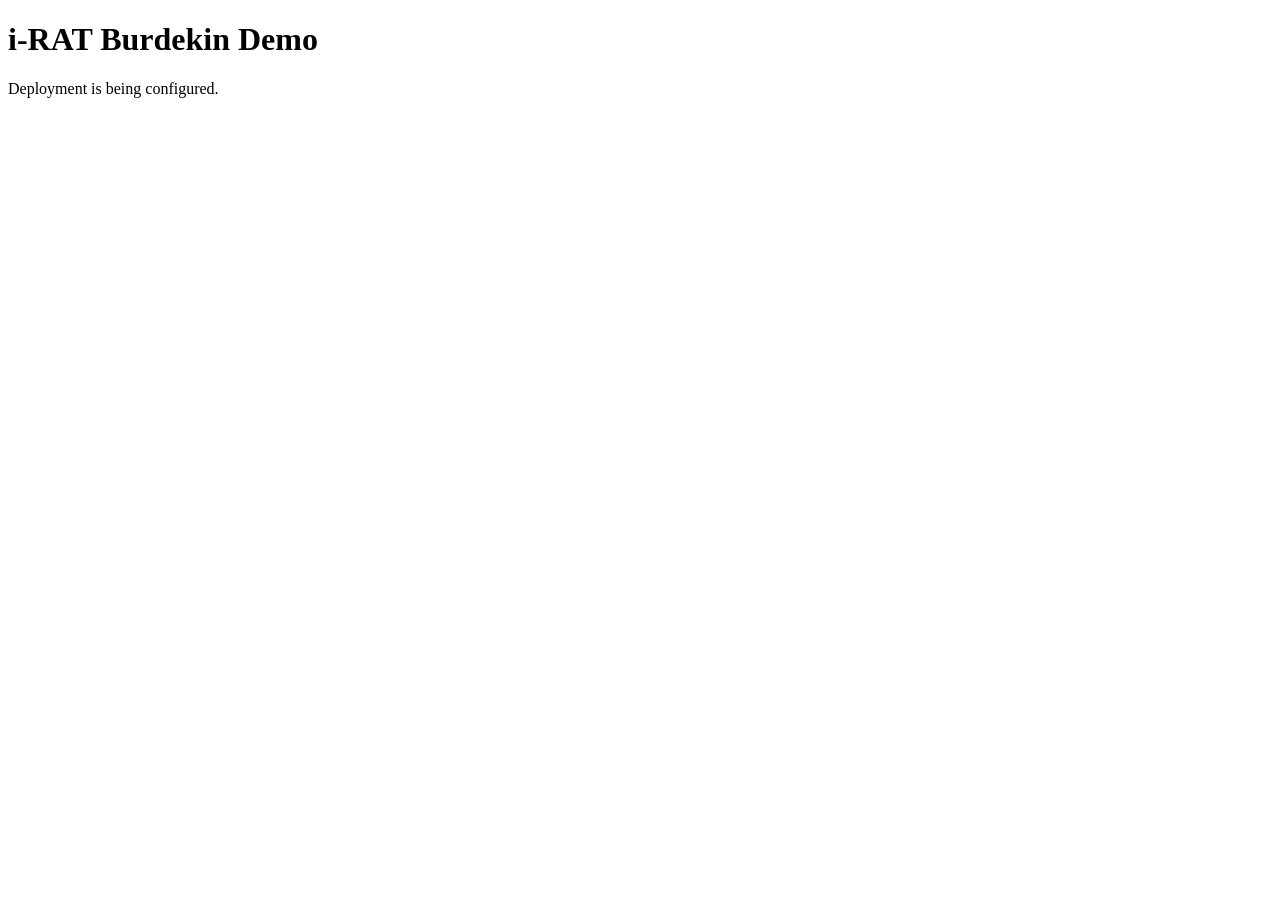
==== index.html @ 99b0ad78 "Add initial Pages site" ====
<!doctype html><html><head><meta charset="utf-8"><meta name="viewport" content="width=device-width,initial-scale=1"><title>i-RAT Burdekin Demo</title></head><body><h1>i-RAT Burdekin Demo</h1><p>Deployment is being configured.</p></body></html>
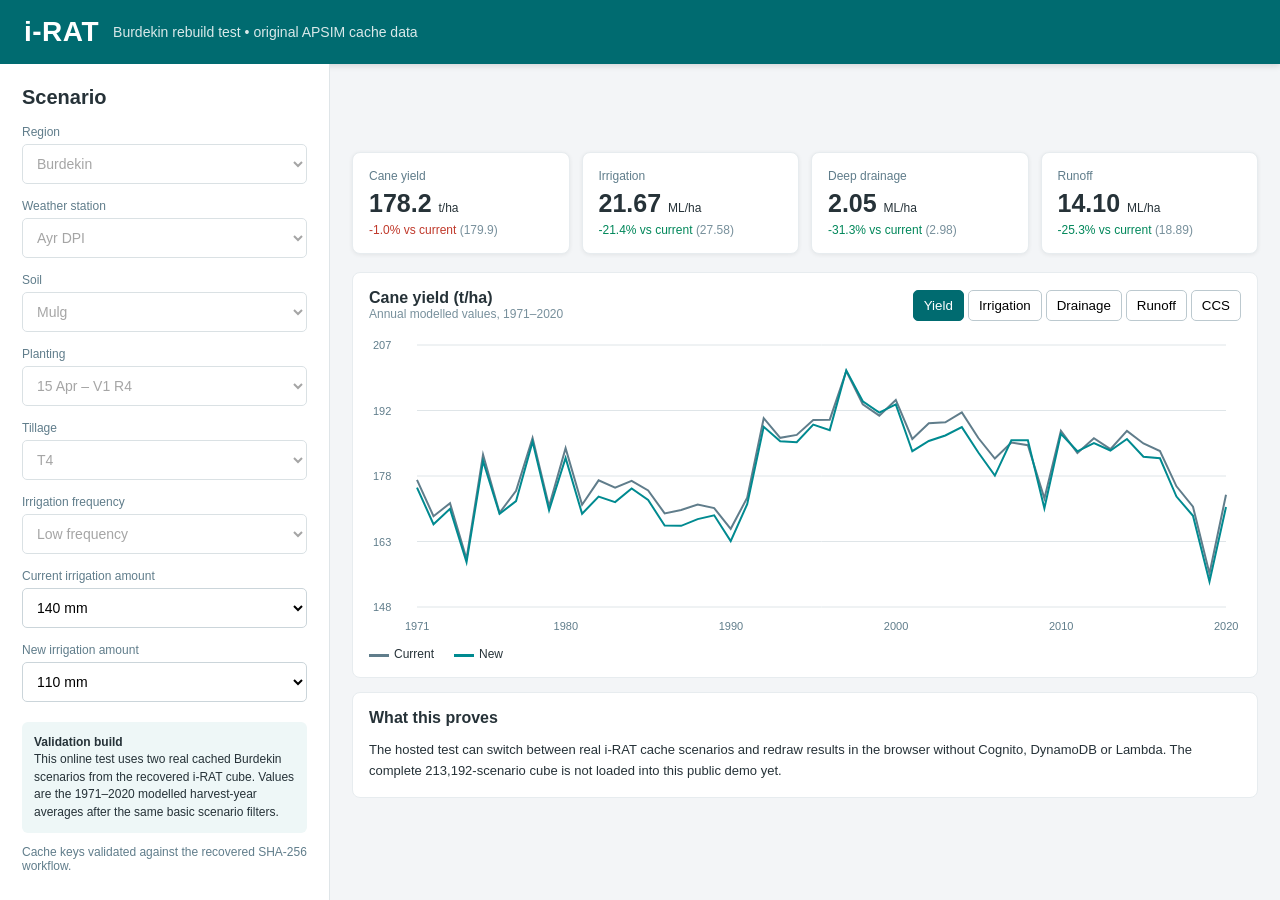
==== commit af20f8c6: "Publish real-data Burdekin validation demo" ====
--- a/index.html
+++ b/index.html
@@ -1 +1,31 @@
-<!doctype html><html><head><meta charset="utf-8"><meta name="viewport" content="width=device-width,initial-scale=1"><title>i-RAT Burdekin Demo</title></head><body><h1>i-RAT Burdekin Demo</h1><p>Deployment is being configured.</p></body></html>+<!doctype html>
+<html lang="en"><head><meta charset="utf-8"><meta name="viewport" content="width=device-width,initial-scale=1">
+<title>i-RAT Burdekin Demo</title>
+<style>
+*{box-sizing:border-box}body{margin:0;font-family:Arial,Helvetica,sans-serif;background:#f3f5f7;color:#263238}
+header{height:64px;background:#006b70;color:#fff;display:flex;align-items:center;padding:0 24px;gap:14px;box-shadow:0 2px 6px #0002}
+.logo{font-size:28px;font-weight:700;letter-spacing:.5px}.sub{font-size:14px;opacity:.85}
+.wrap{display:grid;grid-template-columns:330px 1fr;min-height:calc(100vh - 64px)}aside{background:#fff;border-right:1px solid #dfe5e8;padding:22px}
+main{padding:22px;max-width:1200px;width:100%;margin:auto}h2{margin:0 0 16px;font-size:20px}label{display:block;font-size:12px;color:#607d8b;margin:15px 0 5px}
+select{width:100%;padding:10px;border:1px solid #cbd5da;border-radius:5px;background:#fff;font-size:14px}.note{margin-top:20px;padding:12px;border-radius:6px;background:#eef7f7;font-size:12px;line-height:1.45}
+.cards{display:grid;grid-template-columns:repeat(4,minmax(150px,1fr));gap:12px;margin-bottom:18px}.card{background:#fff;border-radius:8px;padding:16px;box-shadow:0 1px 4px #0001;border:1px solid #e7ecef}
+.card .name{font-size:12px;color:#607d8b}.card .val{font-size:25px;font-weight:700;margin-top:6px}.delta{font-size:12px;margin-top:5px}.good{color:#00875a}.bad{color:#c0392b}
+.panel{background:#fff;border:1px solid #e7ecef;border-radius:8px;padding:16px;margin-bottom:14px}.toolbar{display:flex;justify-content:space-between;align-items:center;gap:10px;margin-bottom:8px}.buttons button{border:1px solid #bcc9cf;background:white;padding:7px 10px;border-radius:5px;margin-left:4px}.buttons button.active{background:#006b70;color:white;border-color:#006b70}
+canvas{width:100%;height:310px;display:block}.legend{display:flex;gap:20px;font-size:12px;margin-top:8px}.sw{display:inline-block;width:20px;height:3px;vertical-align:middle;margin-right:5px}.a{background:#607d8b}.b{background:#008a90}.status{font-size:12px;color:#607d8b;margin-top:12px}
+@media(max-width:850px){.wrap{display:block}aside{border-right:0;border-bottom:1px solid #ddd}.cards{grid-template-columns:1fr 1fr}.toolbar{display:block}.buttons{margin-top:8px}.buttons button{margin:2px}}
+</style></head><body>
+<header><div class="logo">i-RAT</div><div class="sub">Burdekin rebuild test • original APSIM cache data</div></header>
+<div class="wrap"><aside><h2>Scenario</h2>
+<label>Region</label><select disabled><option>Burdekin</option></select><label>Weather station</label><select disabled><option>Ayr DPI</option></select><label>Soil</label><select disabled><option>Mulg</option></select><label>Planting</label><select disabled><option>15 Apr – V1 R4</option></select><label>Tillage</label><select disabled><option>T4</option></select><label>Irrigation frequency</label><select disabled><option>Low frequency</option></select>
+<label>Current irrigation amount</label><select id="current"><option value="140">140 mm</option><option value="110">110 mm</option></select><label>New irrigation amount</label><select id="new"><option value="110">110 mm</option><option value="140">140 mm</option></select>
+<div class="note"><b>Validation build</b><br>This online test uses two real cached Burdekin scenarios from the recovered i-RAT cube. Values are the 1971–2020 modelled harvest-year averages after the same basic scenario filters.</div><div class="status">Cache keys validated against the recovered SHA-256 workflow.</div></aside>
+<main><div class="cards" id="cards"></div><div class="panel"><div class="toolbar"><div><b id="chartTitle">Cane yield</b><div style="font-size:12px;color:#78909c">Annual modelled values, 1971–2020</div></div><div class="buttons"><button class="active" data-k="cane">Yield</button><button data-k="irrig">Irrigation</button><button data-k="drain">Drainage</button><button data-k="runoff">Runoff</button><button data-k="ccs">CCS</button></div></div><canvas id="chart"></canvas><div class="legend"><span><i class="sw a"></i>Current</span><span><i class="sw b"></i>New</span></div></div>
+<div class="panel"><b>What this proves</b><p style="font-size:13px;line-height:1.55;margin-bottom:0">The hosted test can switch between real i-RAT cache scenarios and redraw results in the browser without Cognito, DynamoDB or Lambda. The complete 213,192-scenario cube is not loaded into this public demo yet.</p></div></main></div>
+<script>
+const DATA={"140":[[1971,176.67,19.66,25.2,1.93,19.44],[1972,168.59,19.70,27.44,4.23,21.61],[1973,171.49,18.41,27.72,3.61,19.36],[1974,159.15,19.06,21.84,6.62,21.70],[1975,182.26,19.47,26.88,2.34,16.66],[1976,169.34,20.07,23.24,5.89,22.35],[1977,174.24,18.63,26.32,3.06,22.41],[1978,185.98,20.04,27.16,2.60,18.30],[1979,170.78,19.24,26.88,4.26,23.63],[1980,183.73,20.08,28.28,2.55,18.20],[1981,171.14,19.12,25.48,4.11,18.13],[1982,176.56,20.27,28.28,1.76,16.72],[1983,174.96,19.14,28.84,2.82,17.12],[1984,176.45,20.09,30.24,2.53,18.40],[1985,174.31,19.45,26.88,2.01,17.76],[1986,169.21,19.53,28.00,1.76,18.24],[1987,169.96,20.25,30.52,1.88,16.83],[1988,171.18,19.95,28.00,2.08,19.82],[1989,170.41,19.22,23.80,3.17,19.68],[1990,165.79,20.04,25.48,4.88,19.15],[1991,172.72,19.98,27.44,5.44,24.61],[1992,190.37,21.23,29.68,2.33,17.12],[1993,186.01,21.77,30.24,2.11,17.23],[1994,186.66,21.18,30.52,1.68,16.49],[1995,189.99,20.97,29.68,2.52,15.77],[1996,190.05,21.76,30.80,2.10,18.43],[1997,200.84,21.00,28.00,3.47,18.73],[1998,193.47,20.51,26.88,2.20,20.28],[1999,190.94,20.86,26.60,2.71,20.73],[2000,194.43,20.18,24.92,4.15,21.65],[2001,185.76,21.52,29.12,1.72,17.34],[2002,189.26,22.22,29.12,1.90,18.01],[2003,189.46,21.47,30.24,2.40,15.58],[2004,191.67,21.41,28.28,1.79,17.20],[2005,185.97,21.68,29.96,1.86,18.59],[2006,181.40,19.99,28.00,2.80,19.13],[2007,184.96,20.71,27.72,3.53,18.31],[2008,184.37,20.74,27.72,4.17,21.29],[2009,172.55,19.76,24.08,4.75,22.64],[2010,187.60,19.16,27.44,3.46,20.04],[2011,182.62,20.66,22.68,2.91,19.23],[2012,185.92,20.52,24.92,3.50,17.25],[2013,183.50,20.36,29.68,2.03,17.89],[2014,187.56,20.72,29.40,2.83,17.95],[2015,184.77,21.59,30.52,2.09,15.94],[2016,183.08,20.33,29.40,2.31,16.20],[2017,175.24,20.09,26.32,2.08,17.44],[2018,170.72,20.17,28.84,3.01,17.77],[2019,155.85,18.34,26.60,4.26,20.24],[2020,173.38,19.80,27.72,2.99,19.73]],"110":[[1971,174.93,19.60,19.80,1.19,14.91],[1972,166.80,19.65,21.56,3.19,16.95],[1973,170.23,18.38,21.78,2.63,14.53],[1974,158.40,18.99,17.16,5.92,17.79],[1975,180.85,19.44,21.12,1.42,11.96],[1976,169.12,20.09,18.48,5.07,18.47],[1977,171.96,18.54,20.68,2.29,17.72],[1978,185.17,20.00,21.34,1.63,13.58],[1979,169.90,19.35,21.12,3.44,18.79],[1980,181.54,20.20,22.22,1.56,13.32],[1981,169.14,19.23,20.02,3.27,13.68],[1982,172.95,20.36,22.22,0.97,11.77],[1983,171.73,18.96,22.66,1.86,12.19],[1984,174.76,20.07,23.76,1.54,13.06],[1985,172.20,19.21,21.12,1.24,12.96],[1986,166.51,19.49,22.00,1.08,13.18],[1987,166.46,20.14,23.98,0.96,11.52],[1988,167.94,19.82,22.00,1.18,14.98],[1989,168.80,18.87,18.70,2.49,15.42],[1990,163.07,19.80,20.02,3.89,14.96],[1991,171.27,20.05,21.56,4.38,19.98],[1992,188.46,21.23,23.32,1.24,12.08],[1993,185.23,21.82,23.76,1.12,11.92],[1994,185.03,21.22,23.98,0.67,11.18],[1995,188.94,21.02,23.32,1.33,10.77],[1996,187.73,21.81,24.20,1.17,13.03],[1997,201.01,20.99,22.00,2.31,13.94],[1998,194.13,20.52,21.12,1.42,15.34],[1999,191.60,20.81,20.90,2.03,15.70],[2000,193.44,20.04,19.58,3.29,17.20],[2001,183.04,21.56,22.88,1.10,12.06],[2002,185.32,22.32,22.88,0.75,13.29],[2003,186.54,21.55,23.76,1.17,10.64],[2004,188.39,21.44,22.22,0.81,12.41],[2005,182.74,21.69,23.54,0.84,13.56],[2006,177.61,19.87,22.00,1.86,14.36],[2007,185.45,20.61,21.78,2.44,13.56],[2008,185.45,20.66,21.78,3.10,16.45],[2009,170.37,19.74,18.92,3.87,18.55],[2010,186.89,19.05,21.56,2.46,15.31],[2011,183.02,20.46,17.82,2.32,14.95],[2012,184.83,20.28,19.58,2.52,13.04],[2013,183.20,20.34,23.32,1.01,12.66],[2014,185.76,20.66,23.10,1.74,12.93],[2015,181.80,21.67,23.98,1.00,10.83],[2016,181.47,20.27,23.10,1.24,11.15],[2017,172.96,19.97,20.68,1.20,12.89],[2018,168.70,20.09,22.66,1.96,12.87],[2019,154.05,18.35,20.90,3.38,15.56],[2020,170.62,19.71,21.78,1.93,15.09]]};
+const SUM={"140":{"cane":179.8666,"ccs":20.2421,"irrig":27.58,"drain":2.9837,"runoff":18.8869},"110":{"cane":178.1505,"ccs":20.2000,"irrig":21.6744,"drain":2.0491,"runoff":14.1013}};
+let metric='cane';const IDX={cane:1,ccs:2,irrig:3,drain:4,runoff:5};const META={cane:['Cane yield','t/ha',true],ccs:['CCS','',true],irrig:['Irrigation','ML/ha',false],drain:['Deep drainage','ML/ha',false],runoff:['Runoff','ML/ha',false]};
+function diff(a,b){return a?100*(b-a)/a:0}function renderCards(){let ca=current.value,nw=newv.value,html='';for(const k of ['cane','irrig','drain','runoff']){let [name,unit,pos]=META[k],a=SUM[ca][k],b=SUM[nw][k],d=diff(a,b),good=pos?d>=0:d<=0;html+=`<div class="card"><div class="name">${name}</div><div class="val">${b.toFixed(k==='cane'?1:2)} <span style="font-size:12px;font-weight:400">${unit}</span></div><div class="delta ${good?'good':'bad'}">${d>=0?'+':''}${d.toFixed(1)}% vs current <span style="color:#78909c">(${a.toFixed(k==='cane'?1:2)})</span></div></div>`}cards.innerHTML=html;draw()}
+const current=document.getElementById('current'),newv=document.getElementById('new'),cards=document.getElementById('cards');function draw(){let ca=current.value,nw=newv.value,[name,unit]=META[metric];chartTitle.textContent=name+(unit?' ('+unit+')':'');const c=document.getElementById('chart'),dpr=window.devicePixelRatio||1,w=c.clientWidth,h=310;c.width=w*dpr;c.height=h*dpr;const x=c.getContext('2d');x.scale(dpr,dpr);x.clearRect(0,0,w,h);const A=DATA[ca],B=DATA[nw],ix=IDX[metric],vals=[...A,...B].map(r=>r[ix]),mn=Math.min(...vals),mx=Math.max(...vals),pad=(mx-mn||1)*.12,lo=mn-pad,hi=mx+pad,L=48,R=15,T=16,BOT=32,iw=w-L-R,ih=h-T-BOT;x.strokeStyle='#dfe5e8';x.fillStyle='#607d8b';x.font='11px Arial';for(let i=0;i<=4;i++){let yy=T+ih*i/4,v=hi-(hi-lo)*i/4;x.beginPath();x.moveTo(L,yy);x.lineTo(w-R,yy);x.stroke();x.fillText(v.toFixed(metric==='cane'?0:1),4,yy+4)}[1971,1980,1990,2000,2010,2020].forEach(y=>{let xx=L+iw*(y-1971)/49;x.fillText(y,xx-12,h-9)});function line(arr,color){x.strokeStyle=color;x.lineWidth=2;x.beginPath();arr.forEach((r,i)=>{let xx=L+iw*i/(arr.length-1),yy=T+ih*(hi-r[ix])/(hi-lo);i?x.lineTo(xx,yy):x.moveTo(xx,yy)});x.stroke()}line(A,'#607d8b');line(B,'#008a90')}
+document.querySelectorAll('.buttons button').forEach(b=>b.onclick=()=>{document.querySelectorAll('.buttons button').forEach(q=>q.classList.remove('active'));b.classList.add('active');metric=b.dataset.k;draw()});current.onchange=renderCards;newv.onchange=renderCards;window.onresize=draw;renderCards();
+</script></body></html>
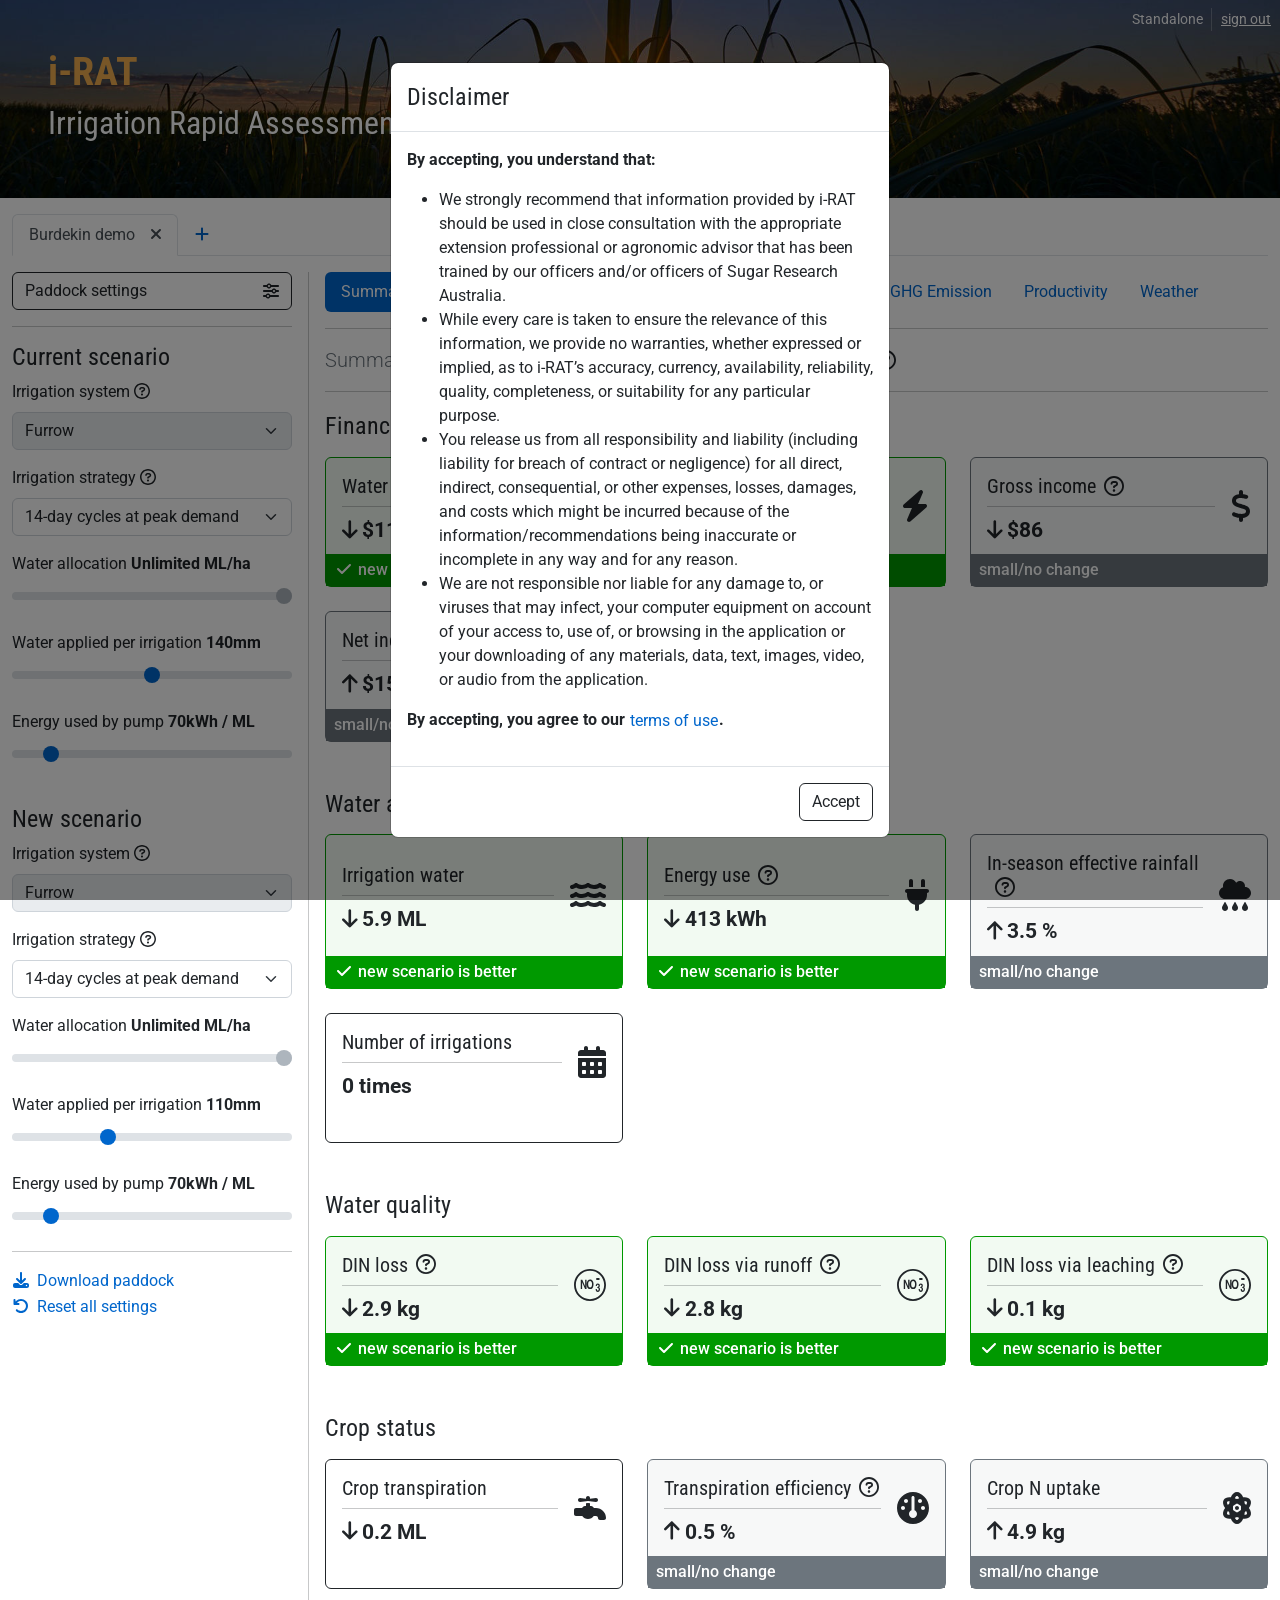
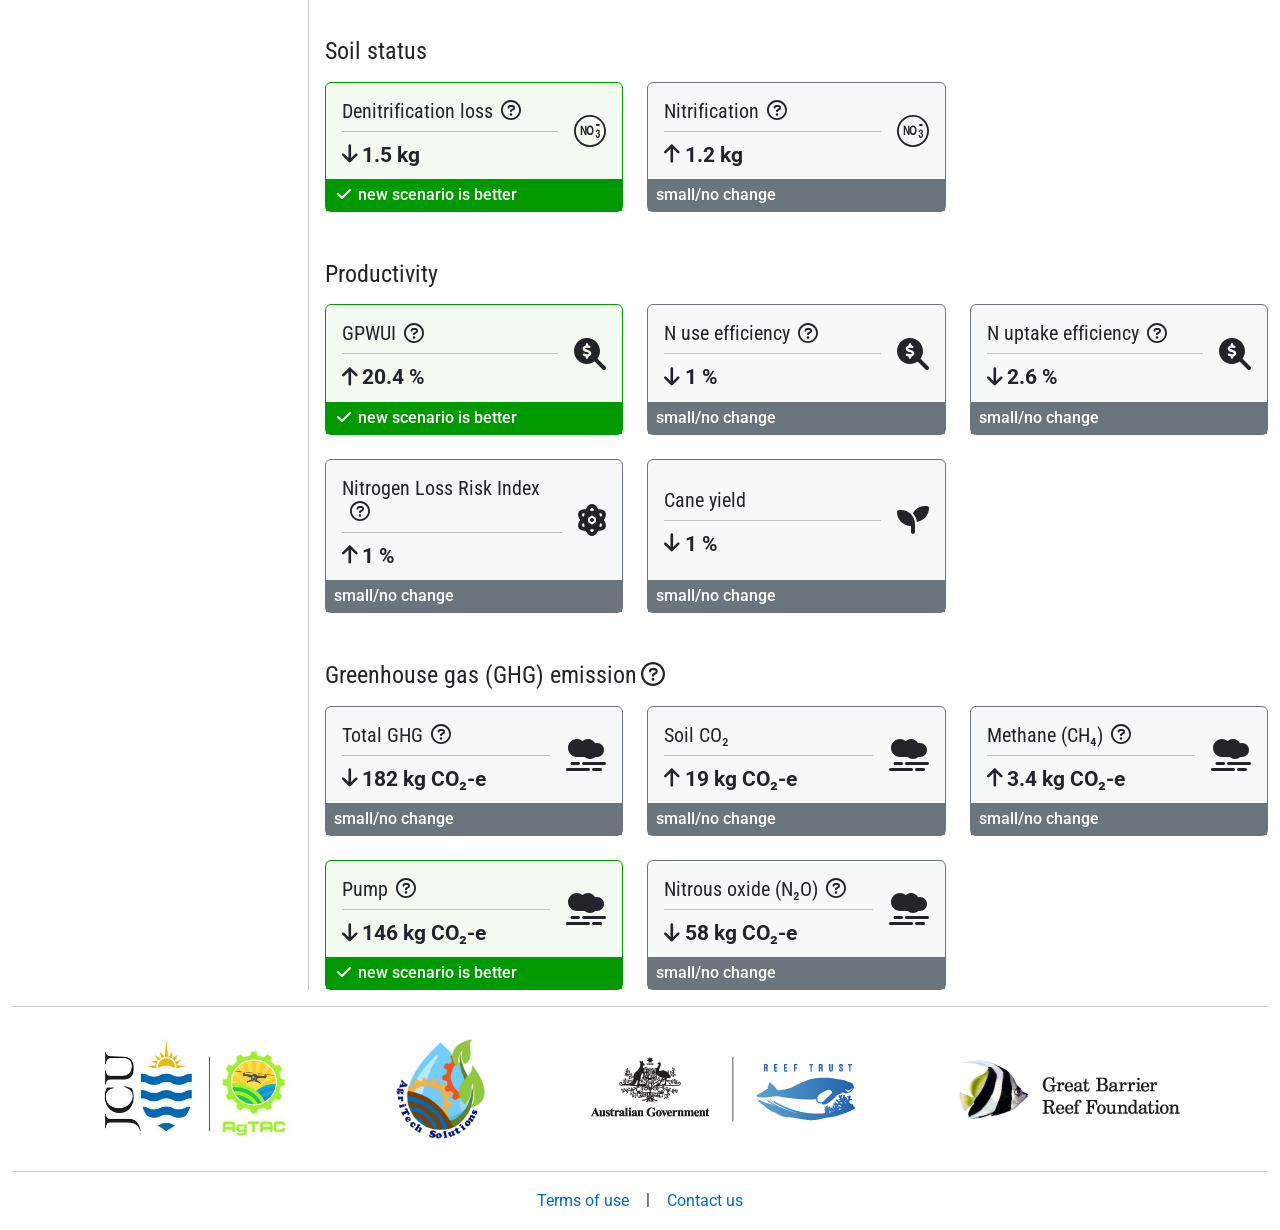
==== commit efcee02f: "Deploy full standalone Burdekin i-RAT frontend" ====
--- a/index.html
+++ b/index.html
@@ -1,31 +1 @@
-<!doctype html>
-<html lang="en"><head><meta charset="utf-8"><meta name="viewport" content="width=device-width,initial-scale=1">
-<title>i-RAT Burdekin Demo</title>
-<style>
-*{box-sizing:border-box}body{margin:0;font-family:Arial,Helvetica,sans-serif;background:#f3f5f7;color:#263238}
-header{height:64px;background:#006b70;color:#fff;display:flex;align-items:center;padding:0 24px;gap:14px;box-shadow:0 2px 6px #0002}
-.logo{font-size:28px;font-weight:700;letter-spacing:.5px}.sub{font-size:14px;opacity:.85}
-.wrap{display:grid;grid-template-columns:330px 1fr;min-height:calc(100vh - 64px)}aside{background:#fff;border-right:1px solid #dfe5e8;padding:22px}
-main{padding:22px;max-width:1200px;width:100%;margin:auto}h2{margin:0 0 16px;font-size:20px}label{display:block;font-size:12px;color:#607d8b;margin:15px 0 5px}
-select{width:100%;padding:10px;border:1px solid #cbd5da;border-radius:5px;background:#fff;font-size:14px}.note{margin-top:20px;padding:12px;border-radius:6px;background:#eef7f7;font-size:12px;line-height:1.45}
-.cards{display:grid;grid-template-columns:repeat(4,minmax(150px,1fr));gap:12px;margin-bottom:18px}.card{background:#fff;border-radius:8px;padding:16px;box-shadow:0 1px 4px #0001;border:1px solid #e7ecef}
-.card .name{font-size:12px;color:#607d8b}.card .val{font-size:25px;font-weight:700;margin-top:6px}.delta{font-size:12px;margin-top:5px}.good{color:#00875a}.bad{color:#c0392b}
-.panel{background:#fff;border:1px solid #e7ecef;border-radius:8px;padding:16px;margin-bottom:14px}.toolbar{display:flex;justify-content:space-between;align-items:center;gap:10px;margin-bottom:8px}.buttons button{border:1px solid #bcc9cf;background:white;padding:7px 10px;border-radius:5px;margin-left:4px}.buttons button.active{background:#006b70;color:white;border-color:#006b70}
-canvas{width:100%;height:310px;display:block}.legend{display:flex;gap:20px;font-size:12px;margin-top:8px}.sw{display:inline-block;width:20px;height:3px;vertical-align:middle;margin-right:5px}.a{background:#607d8b}.b{background:#008a90}.status{font-size:12px;color:#607d8b;margin-top:12px}
-@media(max-width:850px){.wrap{display:block}aside{border-right:0;border-bottom:1px solid #ddd}.cards{grid-template-columns:1fr 1fr}.toolbar{display:block}.buttons{margin-top:8px}.buttons button{margin:2px}}
-</style></head><body>
-<header><div class="logo">i-RAT</div><div class="sub">Burdekin rebuild test • original APSIM cache data</div></header>
-<div class="wrap"><aside><h2>Scenario</h2>
-<label>Region</label><select disabled><option>Burdekin</option></select><label>Weather station</label><select disabled><option>Ayr DPI</option></select><label>Soil</label><select disabled><option>Mulg</option></select><label>Planting</label><select disabled><option>15 Apr – V1 R4</option></select><label>Tillage</label><select disabled><option>T4</option></select><label>Irrigation frequency</label><select disabled><option>Low frequency</option></select>
-<label>Current irrigation amount</label><select id="current"><option value="140">140 mm</option><option value="110">110 mm</option></select><label>New irrigation amount</label><select id="new"><option value="110">110 mm</option><option value="140">140 mm</option></select>
-<div class="note"><b>Validation build</b><br>This online test uses two real cached Burdekin scenarios from the recovered i-RAT cube. Values are the 1971–2020 modelled harvest-year averages after the same basic scenario filters.</div><div class="status">Cache keys validated against the recovered SHA-256 workflow.</div></aside>
-<main><div class="cards" id="cards"></div><div class="panel"><div class="toolbar"><div><b id="chartTitle">Cane yield</b><div style="font-size:12px;color:#78909c">Annual modelled values, 1971–2020</div></div><div class="buttons"><button class="active" data-k="cane">Yield</button><button data-k="irrig">Irrigation</button><button data-k="drain">Drainage</button><button data-k="runoff">Runoff</button><button data-k="ccs">CCS</button></div></div><canvas id="chart"></canvas><div class="legend"><span><i class="sw a"></i>Current</span><span><i class="sw b"></i>New</span></div></div>
-<div class="panel"><b>What this proves</b><p style="font-size:13px;line-height:1.55;margin-bottom:0">The hosted test can switch between real i-RAT cache scenarios and redraw results in the browser without Cognito, DynamoDB or Lambda. The complete 213,192-scenario cube is not loaded into this public demo yet.</p></div></main></div>
-<script>
-const DATA={"140":[[1971,176.67,19.66,25.2,1.93,19.44],[1972,168.59,19.70,27.44,4.23,21.61],[1973,171.49,18.41,27.72,3.61,19.36],[1974,159.15,19.06,21.84,6.62,21.70],[1975,182.26,19.47,26.88,2.34,16.66],[1976,169.34,20.07,23.24,5.89,22.35],[1977,174.24,18.63,26.32,3.06,22.41],[1978,185.98,20.04,27.16,2.60,18.30],[1979,170.78,19.24,26.88,4.26,23.63],[1980,183.73,20.08,28.28,2.55,18.20],[1981,171.14,19.12,25.48,4.11,18.13],[1982,176.56,20.27,28.28,1.76,16.72],[1983,174.96,19.14,28.84,2.82,17.12],[1984,176.45,20.09,30.24,2.53,18.40],[1985,174.31,19.45,26.88,2.01,17.76],[1986,169.21,19.53,28.00,1.76,18.24],[1987,169.96,20.25,30.52,1.88,16.83],[1988,171.18,19.95,28.00,2.08,19.82],[1989,170.41,19.22,23.80,3.17,19.68],[1990,165.79,20.04,25.48,4.88,19.15],[1991,172.72,19.98,27.44,5.44,24.61],[1992,190.37,21.23,29.68,2.33,17.12],[1993,186.01,21.77,30.24,2.11,17.23],[1994,186.66,21.18,30.52,1.68,16.49],[1995,189.99,20.97,29.68,2.52,15.77],[1996,190.05,21.76,30.80,2.10,18.43],[1997,200.84,21.00,28.00,3.47,18.73],[1998,193.47,20.51,26.88,2.20,20.28],[1999,190.94,20.86,26.60,2.71,20.73],[2000,194.43,20.18,24.92,4.15,21.65],[2001,185.76,21.52,29.12,1.72,17.34],[2002,189.26,22.22,29.12,1.90,18.01],[2003,189.46,21.47,30.24,2.40,15.58],[2004,191.67,21.41,28.28,1.79,17.20],[2005,185.97,21.68,29.96,1.86,18.59],[2006,181.40,19.99,28.00,2.80,19.13],[2007,184.96,20.71,27.72,3.53,18.31],[2008,184.37,20.74,27.72,4.17,21.29],[2009,172.55,19.76,24.08,4.75,22.64],[2010,187.60,19.16,27.44,3.46,20.04],[2011,182.62,20.66,22.68,2.91,19.23],[2012,185.92,20.52,24.92,3.50,17.25],[2013,183.50,20.36,29.68,2.03,17.89],[2014,187.56,20.72,29.40,2.83,17.95],[2015,184.77,21.59,30.52,2.09,15.94],[2016,183.08,20.33,29.40,2.31,16.20],[2017,175.24,20.09,26.32,2.08,17.44],[2018,170.72,20.17,28.84,3.01,17.77],[2019,155.85,18.34,26.60,4.26,20.24],[2020,173.38,19.80,27.72,2.99,19.73]],"110":[[1971,174.93,19.60,19.80,1.19,14.91],[1972,166.80,19.65,21.56,3.19,16.95],[1973,170.23,18.38,21.78,2.63,14.53],[1974,158.40,18.99,17.16,5.92,17.79],[1975,180.85,19.44,21.12,1.42,11.96],[1976,169.12,20.09,18.48,5.07,18.47],[1977,171.96,18.54,20.68,2.29,17.72],[1978,185.17,20.00,21.34,1.63,13.58],[1979,169.90,19.35,21.12,3.44,18.79],[1980,181.54,20.20,22.22,1.56,13.32],[1981,169.14,19.23,20.02,3.27,13.68],[1982,172.95,20.36,22.22,0.97,11.77],[1983,171.73,18.96,22.66,1.86,12.19],[1984,174.76,20.07,23.76,1.54,13.06],[1985,172.20,19.21,21.12,1.24,12.96],[1986,166.51,19.49,22.00,1.08,13.18],[1987,166.46,20.14,23.98,0.96,11.52],[1988,167.94,19.82,22.00,1.18,14.98],[1989,168.80,18.87,18.70,2.49,15.42],[1990,163.07,19.80,20.02,3.89,14.96],[1991,171.27,20.05,21.56,4.38,19.98],[1992,188.46,21.23,23.32,1.24,12.08],[1993,185.23,21.82,23.76,1.12,11.92],[1994,185.03,21.22,23.98,0.67,11.18],[1995,188.94,21.02,23.32,1.33,10.77],[1996,187.73,21.81,24.20,1.17,13.03],[1997,201.01,20.99,22.00,2.31,13.94],[1998,194.13,20.52,21.12,1.42,15.34],[1999,191.60,20.81,20.90,2.03,15.70],[2000,193.44,20.04,19.58,3.29,17.20],[2001,183.04,21.56,22.88,1.10,12.06],[2002,185.32,22.32,22.88,0.75,13.29],[2003,186.54,21.55,23.76,1.17,10.64],[2004,188.39,21.44,22.22,0.81,12.41],[2005,182.74,21.69,23.54,0.84,13.56],[2006,177.61,19.87,22.00,1.86,14.36],[2007,185.45,20.61,21.78,2.44,13.56],[2008,185.45,20.66,21.78,3.10,16.45],[2009,170.37,19.74,18.92,3.87,18.55],[2010,186.89,19.05,21.56,2.46,15.31],[2011,183.02,20.46,17.82,2.32,14.95],[2012,184.83,20.28,19.58,2.52,13.04],[2013,183.20,20.34,23.32,1.01,12.66],[2014,185.76,20.66,23.10,1.74,12.93],[2015,181.80,21.67,23.98,1.00,10.83],[2016,181.47,20.27,23.10,1.24,11.15],[2017,172.96,19.97,20.68,1.20,12.89],[2018,168.70,20.09,22.66,1.96,12.87],[2019,154.05,18.35,20.90,3.38,15.56],[2020,170.62,19.71,21.78,1.93,15.09]]};
-const SUM={"140":{"cane":179.8666,"ccs":20.2421,"irrig":27.58,"drain":2.9837,"runoff":18.8869},"110":{"cane":178.1505,"ccs":20.2000,"irrig":21.6744,"drain":2.0491,"runoff":14.1013}};
-let metric='cane';const IDX={cane:1,ccs:2,irrig:3,drain:4,runoff:5};const META={cane:['Cane yield','t/ha',true],ccs:['CCS','',true],irrig:['Irrigation','ML/ha',false],drain:['Deep drainage','ML/ha',false],runoff:['Runoff','ML/ha',false]};
-function diff(a,b){return a?100*(b-a)/a:0}function renderCards(){let ca=current.value,nw=newv.value,html='';for(const k of ['cane','irrig','drain','runoff']){let [name,unit,pos]=META[k],a=SUM[ca][k],b=SUM[nw][k],d=diff(a,b),good=pos?d>=0:d<=0;html+=`<div class="card"><div class="name">${name}</div><div class="val">${b.toFixed(k==='cane'?1:2)} <span style="font-size:12px;font-weight:400">${unit}</span></div><div class="delta ${good?'good':'bad'}">${d>=0?'+':''}${d.toFixed(1)}% vs current <span style="color:#78909c">(${a.toFixed(k==='cane'?1:2)})</span></div></div>`}cards.innerHTML=html;draw()}
-const current=document.getElementById('current'),newv=document.getElementById('new'),cards=document.getElementById('cards');function draw(){let ca=current.value,nw=newv.value,[name,unit]=META[metric];chartTitle.textContent=name+(unit?' ('+unit+')':'');const c=document.getElementById('chart'),dpr=window.devicePixelRatio||1,w=c.clientWidth,h=310;c.width=w*dpr;c.height=h*dpr;const x=c.getContext('2d');x.scale(dpr,dpr);x.clearRect(0,0,w,h);const A=DATA[ca],B=DATA[nw],ix=IDX[metric],vals=[...A,...B].map(r=>r[ix]),mn=Math.min(...vals),mx=Math.max(...vals),pad=(mx-mn||1)*.12,lo=mn-pad,hi=mx+pad,L=48,R=15,T=16,BOT=32,iw=w-L-R,ih=h-T-BOT;x.strokeStyle='#dfe5e8';x.fillStyle='#607d8b';x.font='11px Arial';for(let i=0;i<=4;i++){let yy=T+ih*i/4,v=hi-(hi-lo)*i/4;x.beginPath();x.moveTo(L,yy);x.lineTo(w-R,yy);x.stroke();x.fillText(v.toFixed(metric==='cane'?0:1),4,yy+4)}[1971,1980,1990,2000,2010,2020].forEach(y=>{let xx=L+iw*(y-1971)/49;x.fillText(y,xx-12,h-9)});function line(arr,color){x.strokeStyle=color;x.lineWidth=2;x.beginPath();arr.forEach((r,i)=>{let xx=L+iw*i/(arr.length-1),yy=T+ih*(hi-r[ix])/(hi-lo);i?x.lineTo(xx,yy):x.moveTo(xx,yy)});x.stroke()}line(A,'#607d8b');line(B,'#008a90')}
-document.querySelectorAll('.buttons button').forEach(b=>b.onclick=()=>{document.querySelectorAll('.buttons button').forEach(q=>q.classList.remove('active'));b.classList.add('active');metric=b.dataset.k;draw()});current.onchange=renderCards;newv.onchange=renderCards;window.onresize=draw;renderCards();
-</script></body></html>+<!doctype html><html lang="en"><head><meta charset="utf-8"/><link rel="icon" href="./favicon.ico"/><meta name="viewport" content="width=device-width,initial-scale=1"/><meta name="theme-color" content="#000000"/><meta name="description" content="Irrigation Rapid Assessment Tool"/><link rel="apple-touch-icon" href="./logo192.png"/><link rel="manifest" href="./manifest.json"/><title>i-RAT</title><script defer="defer" src="./static/js/main.02451a71.js"></script><link href="./static/css/main.6f5fc960.css" rel="stylesheet"></head><body><noscript>You need to enable JavaScript to run this app.</noscript><div id="root"></div></body></html>
--- a/static/css/main.6f5fc960.css
+++ b/static/css/main.6f5fc960.css
@@ -0,0 +1,451 @@
+@import url(//fonts.googleapis.com/css2?family=Roboto+Condensed:wght@400;700&display=swap);@import url(//fonts.googleapis.com/css2?family=Roboto:wght@300;400;500;700&display=swap);.irat-auth{--amplify-components-authenticator-state-inactive-background-color:#e6e6e6}.irat-auth [data-amplify-authenticator]{align-items:center;background-image:url(../../static/media/background.5792defa40708e49086c.jpg);background-position:50%;background-size:cover;display:flex;height:100vh;justify-content:center}:root,[data-amplify-theme]{--amplify-transforms-slide-x-large:translateX(2em);--amplify-transforms-slide-x-medium:translateX(1em);--amplify-transforms-slide-x-small:translateX(0.5em);--amplify-time-long:500ms;--amplify-time-medium:250ms;--amplify-time-short:100ms;--amplify-space-relative-full:100%;--amplify-space-relative-xxxl:4.5em;--amplify-space-relative-xxl:3.0em;--amplify-space-relative-xl:2.0em;--amplify-space-relative-large:1.5em;--amplify-space-relative-medium:1em;--amplify-space-relative-small:0.75em;--amplify-space-relative-xs:0.5em;--amplify-space-relative-xxs:0.375em;--amplify-space-relative-xxxs:0.25em;--amplify-space-xxxl:4.5rem;--amplify-space-xxl:3.0rem;--amplify-space-xl:2.0rem;--amplify-space-large:1.5rem;--amplify-space-medium:1rem;--amplify-space-small:0.75rem;--amplify-space-xs:0.5rem;--amplify-space-xxs:0.375rem;--amplify-space-xxxs:0.25rem;--amplify-space-zero:0;--amplify-radii-xxxl:8rem;--amplify-radii-xxl:4rem;--amplify-radii-xl:2rem;--amplify-radii-large:1rem;--amplify-radii-medium:0.5rem;--amplify-radii-small:0.25rem;--amplify-radii-xs:0.125rem;--amplify-outline-widths-large:3px;--amplify-outline-widths-medium:2px;--amplify-outline-widths-small:1px;--amplify-outline-offsets-large:3px;--amplify-outline-offsets-medium:2px;--amplify-outline-offsets-small:1px;--amplify-opacities-100:1;--amplify-opacities-90:0.9;--amplify-opacities-80:0.8;--amplify-opacities-70:0.7;--amplify-opacities-60:0.6;--amplify-opacities-50:0.5;--amplify-opacities-40:0.4;--amplify-opacities-30:0.3;--amplify-opacities-20:0.2;--amplify-opacities-10:0.1;--amplify-opacities-0:0;--amplify-line-heights-large:2;--amplify-line-heights-medium:1.5;--amplify-line-heights-small:1.25;--amplify-font-weights-black:900;--amplify-font-weights-extrabold:800;--amplify-font-weights-bold:700;--amplify-font-weights-semibold:600;--amplify-font-weights-medium:500;--amplify-font-weights-normal:400;--amplify-font-weights-light:300;--amplify-font-weights-thin:200;--amplify-font-weights-hairline:100;--amplify-font-sizes-xxxxl:3rem;--amplify-font-sizes-xxxl:2.5rem;--amplify-font-sizes-xxl:2rem;--amplify-font-sizes-xl:1.5rem;--amplify-font-sizes-large:1.25rem;--amplify-font-sizes-medium:1rem;--amplify-font-sizes-small:0.875rem;--amplify-font-sizes-xs:0.75rem;--amplify-font-sizes-xxs:0.5rem;--amplify-font-sizes-xxxs:0.375rem;--amplify-fonts-default-static:"Inter",-apple-system,BlinkMacSystemFont,"Helvetica Neue","Segoe UI",Oxygen,Ubuntu,Cantarell,"Open Sans",sans-serif;--amplify-fonts-default-variable:"InterVariable","Inter var","Inter",-apple-system,BlinkMacSystemFont,"Helvetica Neue","Segoe UI",Oxygen,Ubuntu,Cantarell,"Open Sans",sans-serif;--amplify-colors-transparent:transparent;--amplify-colors-white:#fff;--amplify-colors-black:#000;--amplify-colors-overlay-90:rgba(0,0,0,.9);--amplify-colors-overlay-80:rgba(0,0,0,.8);--amplify-colors-overlay-70:rgba(0,0,0,.7);--amplify-colors-overlay-60:rgba(0,0,0,.6);--amplify-colors-overlay-50:rgba(0,0,0,.5);--amplify-colors-overlay-40:rgba(0,0,0,.4);--amplify-colors-overlay-30:rgba(0,0,0,.3);--amplify-colors-overlay-20:rgba(0,0,0,.2);--amplify-colors-overlay-10:rgba(0,0,0,.1);--amplify-colors-shadow-tertiary:rgba(13,26,38,.05);--amplify-colors-shadow-secondary:rgba(13,26,38,.15);--amplify-colors-shadow-primary:rgba(13,26,38,.25);--amplify-colors-neutral-100:#0d1a26;--amplify-colors-neutral-90:#304050;--amplify-colors-neutral-80:#5c6670;--amplify-colors-neutral-60:#838c95;--amplify-colors-neutral-40:#dcdee0;--amplify-colors-neutral-20:#eff0f0;--amplify-colors-neutral-10:#fafafa;--amplify-colors-pink-100:#4d001a;--amplify-colors-pink-90:#602;--amplify-colors-pink-80:#950434;--amplify-colors-pink-60:#bf406a;--amplify-colors-pink-40:#e87da1;--amplify-colors-pink-20:#fbb6cd;--amplify-colors-pink-10:#fee6ee;--amplify-colors-purple-100:#4d004d;--amplify-colors-purple-90:#606;--amplify-colors-purple-80:#950495;--amplify-colors-purple-60:#bf40bf;--amplify-colors-purple-40:#e87de8;--amplify-colors-purple-20:#f9b8f9;--amplify-colors-purple-10:#fee6fe;--amplify-colors-blue-100:#00194d;--amplify-colors-blue-90:#026;--amplify-colors-blue-80:#043495;--amplify-colors-blue-60:#406abf;--amplify-colors-blue-40:#7da1e8;--amplify-colors-blue-20:#b8cef9;--amplify-colors-blue-10:#e6eefe;--amplify-colors-teal-100:#00404d;--amplify-colors-teal-90:#056;--amplify-colors-teal-80:#047d95;--amplify-colors-teal-60:#40aabf;--amplify-colors-teal-40:#7dd6e8;--amplify-colors-teal-20:#bcecf5;--amplify-colors-teal-10:#e9f9fc;--amplify-colors-green-100:#2e4832;--amplify-colors-green-90:#365e3d;--amplify-colors-green-80:#3f7d4a;--amplify-colors-green-60:#43a854;--amplify-colors-green-40:#77ca85;--amplify-colors-green-20:#d6f5db;--amplify-colors-green-10:#ebfaed;--amplify-colors-yellow-100:#4d4d00;--amplify-colors-yellow-90:#660;--amplify-colors-yellow-80:#959504;--amplify-colors-yellow-60:#bfbf40;--amplify-colors-yellow-40:#efef8f;--amplify-colors-yellow-20:#f5f5bc;--amplify-colors-yellow-10:#fcfce9;--amplify-colors-orange-100:#4d2600;--amplify-colors-orange-90:#630;--amplify-colors-orange-80:#954c04;--amplify-colors-orange-60:#bf8040;--amplify-colors-orange-40:#efbf8f;--amplify-colors-orange-20:#f5d9bc;--amplify-colors-orange-10:#fcf2e9;--amplify-colors-red-100:#4d0000;--amplify-colors-red-90:#600;--amplify-colors-red-80:#950404;--amplify-colors-red-60:#bf4040;--amplify-colors-red-40:#ef8f8f;--amplify-colors-red-20:#f5bcbc;--amplify-colors-red-10:#fce9e9;--amplify-border-widths-large:3px;--amplify-border-widths-medium:2px;--amplify-border-widths-small:1px;--amplify-components-togglebuttongroup-justify-content:flex-start;--amplify-components-togglebuttongroup-align-content:center;--amplify-components-togglebuttongroup-align-items:center;--amplify-components-tabs-item-disabled-background-color:transparent;--amplify-components-tabs-item-active-background-color:transparent;--amplify-components-tabs-item-text-align:center;--amplify-components-tabs-item-border-style:solid;--amplify-components-tabs-item-background-color:transparent;--amplify-components-tabs-gap:0;--amplify-components-tabs-border-style:solid;--amplify-components-tabs-background-color:transparent;--amplify-components-table-caption-word-break:break-all;--amplify-components-table-caption-text-align:center;--amplify-components-table-caption-display:table-caption;--amplify-components-table-caption-caption-side:bottom;--amplify-components-table-data-vertical-align:middle;--amplify-components-table-data-display:table-cell;--amplify-components-table-data-border-style:solid;--amplify-components-table-header-vertical-align:middle;--amplify-components-table-header-display:table-cell;--amplify-components-table-header-border-style:solid;--amplify-components-table-row-vertical-align:middle;--amplify-components-table-row-display:table-row;--amplify-components-table-foot-vertical-align:middle;--amplify-components-table-foot-display:table-footer-group;--amplify-components-table-body-vertical-align:middle;--amplify-components-table-body-display:table-row-group;--amplify-components-table-head-vertical-align:middle;--amplify-components-table-head-display:table-header-group;--amplify-components-table-width:100%;--amplify-components-table-display:table;--amplify-components-table-border-collapse:collapse;--amplify-components-stepperfield-input-text-align:center;--amplify-components-stepperfield-flex-direction:column;--amplify-components-sliderfield-large-thumb-height:1.5rem;--amplify-components-sliderfield-large-thumb-width:1.5rem;--amplify-components-sliderfield-large-track-height:0.625rem;--amplify-components-sliderfield-small-thumb-height:1rem;--amplify-components-sliderfield-small-thumb-width:1rem;--amplify-components-sliderfield-small-track-height:0.25rem;--amplify-components-sliderfield-thumb-disabled-box-shadow:none;--amplify-components-sliderfield-thumb-disabled-border-color:transparent;--amplify-components-sliderfield-thumb-border-style:solid;--amplify-components-sliderfield-thumb-border-radius:50%;--amplify-components-sliderfield-thumb-height:1.25rem;--amplify-components-sliderfield-thumb-width:1.25rem;--amplify-components-sliderfield-range-border-radius:9999px;--amplify-components-sliderfield-track-min-width:10rem;--amplify-components-sliderfield-track-height:0.375rem;--amplify-components-sliderfield-track-border-radius:9999px;--amplify-components-selectfield-flex-direction:column;--amplify-components-select-large-min-width:7.5rem;--amplify-components-select-small-min-width:5.5rem;--amplify-components-select-min-width:6.5rem;--amplify-components-select-white-space:nowrap;--amplify-components-select-icon-wrapper-pointer-events:none;--amplify-components-select-icon-wrapper-transform:translateY(-50%);--amplify-components-select-icon-wrapper-top:50%;--amplify-components-select-icon-wrapper-position:absolute;--amplify-components-select-icon-wrapper-align-items:center;--amplify-components-select-wrapper-cursor:pointer;--amplify-components-select-wrapper-position:relative;--amplify-components-select-wrapper-display:block;--amplify-components-select-wrapper-flex:1;--amplify-components-radio-button-outline-style:solid;--amplify-components-radio-button-transition-property:all;--amplify-components-radio-button-border-radius:50%;--amplify-components-radio-button-border-style:solid;--amplify-components-radio-button-box-sizing:border-box;--amplify-components-radio-button-justify-content:center;--amplify-components-radio-button-align-items:center;--amplify-components-radio-disabled-cursor:not-allowed;--amplify-components-radio-gap:inherit;--amplify-components-radio-justify-content:flex-start;--amplify-components-radio-align-items:center;--amplify-components-pagination-ellipsis-justify-content:center;--amplify-components-pagination-ellipsis-align-items:baseline;--amplify-components-pagination-button-transition-property:background-color;--amplify-components-pagination-current-justify-content:center;--amplify-components-pagination-current-align-items:center;--amplify-components-menu-item-min-height:2.5rem;--amplify-components-menu-min-width:14rem;--amplify-components-menu-max-width:30rem;--amplify-components-menu-flex-direction:column;--amplify-components-menu-border-style:solid;--amplify-components-loader-linear-animation-duration:1s;--amplify-components-loader-linear-stroke-linecap:round;--amplify-components-loader-linear-min-width:5rem;--amplify-components-loader-linear-width:100%;--amplify-components-loader-animation-duration:1s;--amplify-components-loader-stroke-linecap:round;--amplify-components-image-object-position:initial;--amplify-components-image-object-fit:initial;--amplify-components-image-height:auto;--amplify-components-image-max-width:100%;--amplify-components-icon-height:1em;--amplify-components-icon-line-height:1;--amplify-components-flex-flex-wrap:nowrap;--amplify-components-flex-align-content:normal;--amplify-components-flex-align-items:stretch;--amplify-components-flex-justify-content:normal;--amplify-components-fieldmessages-description-font-style:italic;--amplify-components-fieldgroup-outer-align-items:center;--amplify-components-fieldgroup-vertical-align-items:center;--amplify-components-fieldcontrol-disabled-cursor:not-allowed;--amplify-components-fieldcontrol-quiet-border-radius:0;--amplify-components-fieldcontrol-quiet-border-block-start:none;--amplify-components-fieldcontrol-quiet-border-inline-end:none;--amplify-components-fieldcontrol-quiet-border-inline-start:none;--amplify-components-fieldcontrol-quiet-border-style:none;--amplify-components-fieldcontrol-outline-style:solid;--amplify-components-fieldcontrol-border-style:solid;--amplify-components-expander-icon-transition-timing-function:cubic-bezier(0.87,0,0.13,1);--amplify-components-expander-content-closed-animation-timing-function:cubic-bezier(0.87,0,0.13,1);--amplify-components-expander-content-open-animation-timing-function:cubic-bezier(0.87,0,0.13,1);--amplify-components-expander-trigger-justify-content:space-between;--amplify-components-expander-trigger-align-items:center;--amplify-components-expander-trigger-min-height:3rem;--amplify-components-expander-item-margin-top:1px;--amplify-components-expander-width:100%;--amplify-components-expander-display:block;--amplify-components-divider-border-style:solid;--amplify-components-checkboxfield-justify-content:center;--amplify-components-checkboxfield-flex-direction:column;--amplify-components-checkboxfield-align-content:center;--amplify-components-checkboxfield-align-items:flex-start;--amplify-components-checkbox-icon-indeterminate-transform:scale(1);--amplify-components-checkbox-icon-checked-transform:scale(1);--amplify-components-checkbox-icon-transition-timing-function:ease-in-out;--amplify-components-checkbox-icon-transition-property:all;--amplify-components-checkbox-icon-transform:scale(0);--amplify-components-checkbox-icon-border-radius:20%;--amplify-components-checkbox-button-focus-outline-style:solid;--amplify-components-checkbox-button-before-border-style:solid;--amplify-components-checkbox-button-before-border-radius:20%;--amplify-components-checkbox-button-before-height:100%;--amplify-components-checkbox-button-before-width:100%;--amplify-components-checkbox-button-justify-content:center;--amplify-components-checkbox-button-align-items:center;--amplify-components-checkbox-button-position:relative;--amplify-components-checkbox-disabled-cursor:not-allowed;--amplify-components-checkbox-align-items:center;--amplify-components-checkbox-cursor:pointer;--amplify-components-card-elevated-border-color:transparent;--amplify-components-card-elevated-border-style:solid;--amplify-components-card-elevated-border-width:0;--amplify-components-card-outlined-border-style:solid;--amplify-components-card-box-shadow:none;--amplify-components-card-border-color:transparent;--amplify-components-card-border-style:solid;--amplify-components-card-border-width:0;--amplify-components-button-loader-wrapper-align-items:center;--amplify-components-button-link-loading-background-color:transparent;--amplify-components-button-link-loading-border-color:transparent;--amplify-components-button-link-disabled-background-color:transparent;--amplify-components-button-link-disabled-border-color:transparent;--amplify-components-button-link-active-border-color:transparent;--amplify-components-button-link-focus-border-color:transparent;--amplify-components-button-link-hover-border-color:transparent;--amplify-components-button-link-border-color:transparent;--amplify-components-button-link-background-color:transparent;--amplify-components-button-menu-justify-content:start;--amplify-components-button-menu-background-color:transparent;--amplify-components-button-primary-active-border-color:transparent;--amplify-components-button-primary-focus-border-color:transparent;--amplify-components-button-primary-hover-border-color:transparent;--amplify-components-button-primary-loading-border-color:transparent;--amplify-components-button-primary-disabled-border-color:transparent;--amplify-components-button-primary-border-style:solid;--amplify-components-button-primary-border-color:transparent;--amplify-components-button-disabled-background-color:transparent;--amplify-components-button-loading-background-color:transparent;--amplify-components-badge-text-align:center;--amplify-components-badge-line-height:1;--amplify-components-authenticator-router-border-style:solid;--amplify-components-authenticator-container-width-max:30rem;--amplify-components-authenticator-max-width:60rem;--amplify-components-alert-justify-content:space-between;--amplify-components-alert-align-items:center;--amplify-shadows-large:0px 4px 12px var(--amplify-colors-shadow-primary);--amplify-shadows-medium:0px 2px 6px var(--amplify-colors-shadow-secondary);--amplify-shadows-small:0px 2px 4px var(--amplify-colors-shadow-tertiary);--amplify-colors-border-error:var(--amplify-colors-red-80);--amplify-colors-border-tertiary:var(--amplify-colors-neutral-20);--amplify-colors-border-secondary:var(--amplify-colors-neutral-40);--amplify-colors-border-primary:var(--amplify-colors-neutral-60);--amplify-colors-background-success:var(--amplify-colors-green-20);--amplify-colors-background-error:var(--amplify-colors-red-20);--amplify-colors-background-warning:var(--amplify-colors-orange-20);--amplify-colors-background-info:var(--amplify-colors-blue-20);--amplify-colors-background-quaternary:var(--amplify-colors-neutral-60);--amplify-colors-background-tertiary:var(--amplify-colors-neutral-20);--amplify-colors-background-secondary:var(--amplify-colors-neutral-10);--amplify-colors-background-primary:var(--amplify-colors-white);--amplify-colors-font-success:var(--amplify-colors-green-90);--amplify-colors-font-error:var(--amplify-colors-red-90);--amplify-colors-font-warning:var(--amplify-colors-orange-90);--amplify-colors-font-info:var(--amplify-colors-blue-90);--amplify-colors-font-inverse:var(--amplify-colors-white);--amplify-colors-font-disabled:var(--amplify-colors-neutral-60);--amplify-colors-font-tertiary:var(--amplify-colors-neutral-80);--amplify-colors-font-secondary:var(--amplify-colors-neutral-90);--amplify-colors-font-primary:var(--amplify-colors-neutral-100);--amplify-colors-brand-secondary-100:var(--amplify-colors-purple-100);--amplify-colors-brand-secondary-90:var(--amplify-colors-purple-90);--amplify-colors-brand-secondary-80:var(--amplify-colors-purple-80);--amplify-colors-brand-secondary-60:var(--amplify-colors-purple-60);--amplify-colors-brand-secondary-40:var(--amplify-colors-purple-40);--amplify-colors-brand-secondary-20:var(--amplify-colors-purple-20);--amplify-colors-brand-secondary-10:var(--amplify-colors-purple-10);--amplify-colors-brand-primary-100:var(--amplify-colors-teal-100);--amplify-colors-brand-primary-90:var(--amplify-colors-teal-90);--amplify-colors-brand-primary-80:var(--amplify-colors-teal-80);--amplify-colors-brand-primary-60:var(--amplify-colors-teal-60);--amplify-colors-brand-primary-40:var(--amplify-colors-teal-40);--amplify-colors-brand-primary-20:var(--amplify-colors-teal-20);--amplify-colors-brand-primary-10:var(--amplify-colors-teal-10);--amplify-components-togglebutton-link-pressed-hover-background-color:var(--amplify-colors-transparent);--amplify-components-togglebutton-link-pressed-hover-color:var(--amplify-colors-overlay-90);--amplify-components-togglebutton-link-pressed-focus-color:var(--amplify-colors-overlay-90);--amplify-components-togglebutton-link-pressed-focus-background-color:var(--amplify-colors-transparent);--amplify-components-togglebutton-link-pressed-color:var(--amplify-colors-overlay-90);--amplify-components-togglebutton-link-pressed-background-color:var(--amplify-colors-transparent);--amplify-components-togglebutton-link-disabled-background-color:var(--amplify-colors-transparent);--amplify-components-togglebutton-link-focus-color:var(--amplify-colors-overlay-50);--amplify-components-togglebutton-link-focus-background-color:var(--amplify-colors-transparent);--amplify-components-togglebutton-link-hover-color:var(--amplify-colors-overlay-50);--amplify-components-togglebutton-link-hover-background-color:var(--amplify-colors-transparent);--amplify-components-togglebutton-link-color:var(--amplify-colors-overlay-50);--amplify-components-togglebutton-link-background-color:var(--amplify-colors-transparent);--amplify-components-togglebutton-primary-hover-background-color:var(--amplify-colors-overlay-10);--amplify-components-togglebutton-primary-focus-background-color:var(--amplify-colors-transparent);--amplify-components-togglebutton-primary-border-width:var(--amplify-border-widths-small);--amplify-components-togglebutton-primary-background-color:var(--amplify-colors-transparent);--amplify-components-togglebutton-pressed-hover-background-color:var(--amplify-colors-overlay-30);--amplify-components-togglebutton-pressed-background-color:var(--amplify-colors-overlay-20);--amplify-components-togglebutton-disabled-background-color:var(--amplify-colors-transparent);--amplify-components-togglebutton-active-background-color:var(--amplify-colors-transparent);--amplify-components-togglebutton-hover-background-color:var(--amplify-colors-overlay-10);--amplify-components-tabs-item-transition-duration:var(--amplify-time-medium);--amplify-components-tabs-item-padding-horizontal:var(--amplify-space-medium);--amplify-components-tabs-item-padding-vertical:var(--amplify-space-small);--amplify-components-tabs-item-font-weight:700;--amplify-components-tabs-item-font-size:var(--amplify-font-sizes-medium);--amplify-components-tabs-item-border-width:var(--amplify-border-widths-medium);--amplify-components-tabs-border-width:var(--amplify-border-widths-medium);--amplify-components-table-caption-small-font-size:var(--amplify-font-sizes-small);--amplify-components-table-caption-large-font-size:var(--amplify-font-sizes-large);--amplify-components-table-caption-font-size:var(--amplify-font-sizes-medium);--amplify-components-table-data-small-padding:var(--amplify-space-xs);--amplify-components-table-data-small-font-size:var(--amplify-font-sizes-small);--amplify-components-table-data-large-padding:var(--amplify-space-large);--amplify-components-table-data-large-font-size:var(--amplify-font-sizes-large);--amplify-components-table-data-padding:var(--amplify-space-medium);--amplify-components-table-data-font-weight:400;--amplify-components-table-data-font-size:var(--amplify-font-sizes-medium);--amplify-components-table-data-border-width:var(--amplify-border-widths-small);--amplify-components-table-header-small-padding:var(--amplify-space-xs);--amplify-components-table-header-small-font-size:var(--amplify-font-sizes-small);--amplify-components-table-header-large-padding:var(--amplify-space-large);--amplify-components-table-header-large-font-size:var(--amplify-font-sizes-large);--amplify-components-table-header-padding:var(--amplify-space-medium);--amplify-components-table-header-font-weight:700;--amplify-components-table-header-font-size:var(--amplify-font-sizes-medium);--amplify-components-table-header-border-width:var(--amplify-border-widths-small);--amplify-components-switchfield-track-width:var(--amplify-space-relative-xl);--amplify-components-switchfield-track-transition-duration:var(--amplify-time-short);--amplify-components-switchfield-track-padding:var(--amplify-outline-widths-medium);--amplify-components-switchfield-track-height:var(--amplify-space-relative-medium);--amplify-components-switchfield-track-border-radius:var(--amplify-radii-xxxl);--amplify-components-switchfield-thumb-width:var(--amplify-space-relative-medium);--amplify-components-switchfield-thumb-transition-duration:var(--amplify-time-medium);--amplify-components-switchfield-thumb-checked-transform:var(--amplify-transforms-slide-x-medium);--amplify-components-switchfield-thumb-border-radius:var(--amplify-radii-xxxl);--amplify-components-switchfield-label-padding:var(--amplify-space-xs);--amplify-components-switchfield-small-font-size:var(--amplify-font-sizes-small);--amplify-components-switchfield-large-font-size:var(--amplify-font-sizes-large);--amplify-components-switchfield-font-size:var(--amplify-font-sizes-medium);--amplify-components-switchfield-disabled-opacity:var(--amplify-opacities-60);--amplify-components-stepperfield-button-background-color:var(--amplify-colors-transparent);--amplify-components-sliderfield-thumb-border-width:var(--amplify-border-widths-medium);--amplify-components-sliderfield-padding-block:var(--amplify-space-xs);--amplify-components-select-icon-wrapper-right:var(--amplify-space-medium);--amplify-components-select-padding-inline-end:var(--amplify-space-xxl);--amplify-components-searchfield-button-disabled-background-color:var(--amplify-components-button-disabled-background-color);--amplify-components-rating-small-size:var(--amplify-font-sizes-small);--amplify-components-rating-default-size:var(--amplify-font-sizes-xl);--amplify-components-rating-large-size:var(--amplify-font-sizes-xxxl);--amplify-components-radio-button-large-height:var(--amplify-font-sizes-large);--amplify-components-radio-button-large-width:var(--amplify-font-sizes-large);--amplify-components-radio-button-small-height:var(--amplify-font-sizes-small);--amplify-components-radio-button-small-width:var(--amplify-font-sizes-small);--amplify-components-radio-button-padding:var(--amplify-border-widths-medium);--amplify-components-radio-button-outline-offset:var(--amplify-outline-offsets-medium);--amplify-components-radio-button-outline-width:var(--amplify-outline-widths-medium);--amplify-components-radio-button-outline-color:var(--amplify-colors-transparent);--amplify-components-radio-button-transition-duration:var(--amplify-time-medium);--amplify-components-radio-button-border-width:var(--amplify-border-widths-medium);--amplify-components-radio-button-height:var(--amplify-font-sizes-medium);--amplify-components-radio-button-width:var(--amplify-font-sizes-medium);--amplify-components-placeholder-large-height:var(--amplify-space-large);--amplify-components-placeholder-default-height:var(--amplify-space-medium);--amplify-components-placeholder-small-height:var(--amplify-space-small);--amplify-components-placeholder-transition-duration:var(--amplify-time-long);--amplify-components-placeholder-border-radius:var(--amplify-radii-small);--amplify-components-passwordfield-button-disabled-background-color:var(--amplify-components-button-disabled-background-color);--amplify-components-pagination-item-shared-border-radius:var(--amplify-font-sizes-medium);--amplify-components-pagination-item-shared-min-width:var(--amplify-font-sizes-xxl);--amplify-components-pagination-item-shared-height:var(--amplify-font-sizes-xxl);--amplify-components-pagination-item-container-margin-right:var(--amplify-space-xxxs);--amplify-components-pagination-item-container-margin-left:var(--amplify-space-xxxs);--amplify-components-pagination-ellipsis-padding-inline-end:var(--amplify-space-xs);--amplify-components-pagination-ellipsis-padding-inline-start:var(--amplify-space-xs);--amplify-components-pagination-button-hover-background-color:var(--amplify-colors-overlay-10);--amplify-components-pagination-button-transition-duration:var(--amplify-time-medium);--amplify-components-pagination-button-padding-inline-end:var(--amplify-space-xxs);--amplify-components-pagination-button-padding-inline-start:var(--amplify-space-xxs);--amplify-components-pagination-current-background-color:var(--amplify-colors-overlay-40);--amplify-components-pagination-current-font-size:var(--amplify-font-sizes-small);--amplify-components-menu-item-padding-inline-end:var(--amplify-space-medium);--amplify-components-menu-item-padding-inline-start:var(--amplify-space-medium);--amplify-components-menu-large-height:var(--amplify-font-sizes-xxxl);--amplify-components-menu-large-width:var(--amplify-font-sizes-xxxl);--amplify-components-menu-small-height:var(--amplify-font-sizes-medium);--amplify-components-menu-small-width:var(--amplify-font-sizes-medium);--amplify-components-menu-gap:var(--amplify-space-zero);--amplify-components-menu-border-width:var(--amplify-border-widths-small);--amplify-components-menu-border-radius:var(--amplify-radii-medium);--amplify-components-loader-linear-large-font-size:var(--amplify-font-sizes-large);--amplify-components-loader-linear-large-stroke-width:var(--amplify-font-sizes-large);--amplify-components-loader-linear-small-font-size:var(--amplify-font-sizes-small);--amplify-components-loader-linear-small-stroke-width:var(--amplify-font-sizes-small);--amplify-components-loader-linear-stroke-empty:var(--amplify-colors-neutral-20);--amplify-components-loader-linear-stroke-width:var(--amplify-font-sizes-medium);--amplify-components-loader-linear-font-size:var(--amplify-font-sizes-medium);--amplify-components-loader-large-font-size:var(--amplify-font-sizes-small);--amplify-components-loader-large-height:var(--amplify-font-sizes-large);--amplify-components-loader-large-width:var(--amplify-font-sizes-large);--amplify-components-loader-small-font-size:var(--amplify-font-sizes-xxs);--amplify-components-loader-small-height:var(--amplify-font-sizes-small);--amplify-components-loader-small-width:var(--amplify-font-sizes-small);--amplify-components-loader-stroke-empty:var(--amplify-colors-neutral-20);--amplify-components-loader-font-size:var(--amplify-font-sizes-xs);--amplify-components-loader-height:var(--amplify-font-sizes-medium);--amplify-components-loader-width:var(--amplify-font-sizes-medium);--amplify-components-heading-line-height:var(--amplify-line-heights-small);--amplify-components-heading-6-font-weight:800;--amplify-components-heading-6-font-size:var(--amplify-font-sizes-medium);--amplify-components-heading-5-font-weight:700;--amplify-components-heading-5-font-size:var(--amplify-font-sizes-large);--amplify-components-heading-4-font-weight:600;--amplify-components-heading-4-font-size:var(--amplify-font-sizes-xl);--amplify-components-heading-3-font-weight:500;--amplify-components-heading-3-font-size:var(--amplify-font-sizes-xxl);--amplify-components-heading-2-font-weight:400;--amplify-components-heading-2-font-size:var(--amplify-font-sizes-xxxl);--amplify-components-heading-1-font-weight:300;--amplify-components-heading-1-font-size:var(--amplify-font-sizes-xxxxl);--amplify-components-flex-gap:var(--amplify-space-medium);--amplify-components-fieldmessages-description-font-size:var(--amplify-font-sizes-small);--amplify-components-fieldmessages-error-font-size:var(--amplify-font-sizes-small);--amplify-components-fieldgroup-gap:var(--amplify-space-zero);--amplify-components-fieldcontrol-disabled-border-color:var(--amplify-colors-transparent);--amplify-components-fieldcontrol-quiet-border-block-end:var(--amplify-border-widths-small) solid var(--amplify-colors-border-primary);--amplify-components-fieldcontrol-large-padding-inline-end:var(--amplify-space-medium);--amplify-components-fieldcontrol-large-padding-inline-start:var(--amplify-space-medium);--amplify-components-fieldcontrol-large-padding-block-end:var(--amplify-space-xs);--amplify-components-fieldcontrol-large-padding-block-start:var(--amplify-space-xs);--amplify-components-fieldcontrol-small-padding-inline-end:var(--amplify-space-small);--amplify-components-fieldcontrol-small-padding-inline-start:var(--amplify-space-small);--amplify-components-fieldcontrol-small-padding-block-end:var(--amplify-space-xxs);--amplify-components-fieldcontrol-small-padding-block-start:var(--amplify-space-xxs);--amplify-components-fieldcontrol-outline-offset:var(--amplify-outline-offsets-medium);--amplify-components-fieldcontrol-outline-width:var(--amplify-outline-widths-medium);--amplify-components-fieldcontrol-outline-color:var(--amplify-colors-transparent);--amplify-components-fieldcontrol-transition-duration:var(--amplify-time-medium);--amplify-components-fieldcontrol-line-height:var(--amplify-line-heights-medium);--amplify-components-fieldcontrol-padding-inline-end:var(--amplify-space-medium);--amplify-components-fieldcontrol-padding-inline-start:var(--amplify-space-medium);--amplify-components-fieldcontrol-padding-block-end:var(--amplify-space-xs);--amplify-components-fieldcontrol-padding-block-start:var(--amplify-space-xs);--amplify-components-fieldcontrol-border-radius:var(--amplify-radii-small);--amplify-components-fieldcontrol-border-width:var(--amplify-border-widths-small);--amplify-components-field-large-font-size:var(--amplify-font-sizes-large);--amplify-components-field-large-gap:var(--amplify-space-small);--amplify-components-field-small-font-size:var(--amplify-font-sizes-small);--amplify-components-field-small-gap:var(--amplify-space-xxxs);--amplify-components-field-font-size:var(--amplify-font-sizes-medium);--amplify-components-field-gap:var(--amplify-space-xs);--amplify-components-expander-icon-transition-duration:var(--amplify-time-medium);--amplify-components-expander-content-closed-animation-duration:var(--amplify-time-medium);--amplify-components-expander-content-open-animation-duration:var(--amplify-time-medium);--amplify-components-expander-content-text-padding-block-end:var(--amplify-space-medium);--amplify-components-expander-content-text-padding-block-start:var(--amplify-space-medium);--amplify-components-expander-content-padding-inline-end:var(--amplify-space-large);--amplify-components-expander-content-padding-inline-start:var(--amplify-space-large);--amplify-components-expander-trigger-hover-background-color:var(--amplify-colors-overlay-10);--amplify-components-expander-trigger-padding-inline-end:var(--amplify-space-large);--amplify-components-expander-trigger-padding-inline-start:var(--amplify-space-large);--amplify-components-expander-header-box-shadow:0 1px 0 var(--amplify-colors-overlay-20);--amplify-components-expander-item-border-end-end-radius:var(--amplify-radii-medium);--amplify-components-expander-item-border-end-start-radius:var(--amplify-radii-medium);--amplify-components-expander-item-border-start-end-radius:var(--amplify-radii-medium);--amplify-components-expander-item-border-start-start-radius:var(--amplify-radii-medium);--amplify-components-expander-item-border-top-right-radius:var(--amplify-radii-medium);--amplify-components-expander-item-border-top-left-radius:var(--amplify-radii-medium);--amplify-components-expander-item-border-bottom-right-radius:var(--amplify-radii-medium);--amplify-components-expander-item-border-bottom-left-radius:var(--amplify-radii-medium);--amplify-components-expander-border-radius:var(--amplify-radii-medium);--amplify-components-divider-opacity:var(--amplify-opacities-60);--amplify-components-divider-large-border-width:var(--amplify-border-widths-large);--amplify-components-divider-small-border-width:var(--amplify-border-widths-small);--amplify-components-divider-label-font-size:var(--amplify-font-sizes-small);--amplify-components-divider-label-padding-inline:var(--amplify-space-medium);--amplify-components-divider-border-width:var(--amplify-border-widths-medium);--amplify-components-countrycodeselect-height:var(--amplify-space-relative-full);--amplify-components-copy-tool-tip-font-size:var(--amplify-font-sizes-xxs);--amplify-components-copy-tool-tip-color:var(--amplify-colors-teal-100);--amplify-components-copy-tool-tip-bottom:var(--amplify-space-large);--amplify-components-copy-gap:var(--amplify-space-relative-medium);--amplify-components-copy-font-size:var(--amplify-font-sizes-xs);--amplify-components-checkbox-icon-indeterminate-opacity:var(--amplify-opacities-100);--amplify-components-checkbox-icon-checked-opacity:var(--amplify-opacities-100);--amplify-components-checkbox-icon-transition-duration:var(--amplify-time-short);--amplify-components-checkbox-icon-opacity:var(--amplify-opacities-0);--amplify-components-checkbox-button-error-focus-border-color:var(--amplify-colors-transparent);--amplify-components-checkbox-button-focus-border-color:var(--amplify-colors-transparent);--amplify-components-checkbox-button-focus-outline-offset:var(--amplify-outline-offsets-medium);--amplify-components-checkbox-button-focus-outline-width:var(--amplify-outline-widths-medium);--amplify-components-checkbox-button-focus-outline-color:var(--amplify-colors-transparent);--amplify-components-checkbox-button-before-border-width:var(--amplify-border-widths-medium);--amplify-components-card-elevated-border-radius:var(--amplify-radii-xs);--amplify-components-card-outlined-box-shadow:var(--amplify-components-card-box-shadow);--amplify-components-card-outlined-border-width:var(--amplify-border-widths-small);--amplify-components-card-outlined-border-radius:var(--amplify-radii-xs);--amplify-components-card-padding:var(--amplify-space-medium);--amplify-components-card-border-radius:var(--amplify-radii-xs);--amplify-components-button-loader-wrapper-gap:var(--amplify-space-xs);--amplify-components-button-link-border-width:var(--amplify-space-zero);--amplify-components-button-menu-border-width:var(--amplify-space-zero);--amplify-components-button-primary-border-width:var(--amplify-border-widths-small);--amplify-components-button-border-style:var(--amplify-components-fieldcontrol-border-style);--amplify-components-button-font-weight:700;--amplify-components-badge-large-padding-horizontal:var(--amplify-space-medium);--amplify-components-badge-large-padding-vertical:var(--amplify-space-small);--amplify-components-badge-large-font-size:var(--amplify-font-sizes-medium);--amplify-components-badge-small-padding-horizontal:var(--amplify-space-xs);--amplify-components-badge-small-padding-vertical:var(--amplify-space-xxs);--amplify-components-badge-small-font-size:var(--amplify-font-sizes-xs);--amplify-components-badge-border-radius:var(--amplify-radii-xl);--amplify-components-badge-padding-horizontal:var(--amplify-space-small);--amplify-components-badge-padding-vertical:var(--amplify-space-xs);--amplify-components-badge-font-size:var(--amplify-font-sizes-small);--amplify-components-badge-font-weight:600;--amplify-components-authenticator-or-container-color:var(--amplify-colors-neutral-80);--amplify-components-authenticator-form-padding:var(--amplify-space-xl);--amplify-components-authenticator-footer-padding-bottom:var(--amplify-space-medium);--amplify-components-authenticator-router-border-width:var(--amplify-border-widths-small);--amplify-components-authenticator-modal-left:var(--amplify-space-zero);--amplify-components-authenticator-modal-top:var(--amplify-space-zero);--amplify-components-authenticator-modal-background-color:var(--amplify-colors-overlay-50);--amplify-components-authenticator-modal-height:var(--amplify-space-relative-full);--amplify-components-authenticator-modal-width:var(--amplify-space-relative-full);--amplify-components-alert-heading-font-weight:700;--amplify-components-alert-heading-font-size:var(--amplify-font-sizes-medium);--amplify-components-alert-icon-size:var(--amplify-font-sizes-xl);--amplify-components-alert-padding-inline:var(--amplify-space-medium);--amplify-components-alert-padding-block:var(--amplify-space-small);--amplify-colors-border-focus:var(--amplify-colors-brand-primary-100);--amplify-colors-border-pressed:var(--amplify-colors-brand-primary-100);--amplify-colors-border-disabled:var(--amplify-colors-border-tertiary);--amplify-colors-background-disabled:var(--amplify-colors-background-tertiary);--amplify-colors-font-active:var(--amplify-colors-brand-primary-100);--amplify-colors-font-focus:var(--amplify-colors-brand-primary-100);--amplify-colors-font-hover:var(--amplify-colors-brand-primary-90);--amplify-colors-font-interactive:var(--amplify-colors-brand-primary-80);--amplify-components-togglebutton-link-disabled-color:var(--amplify-colors-font-disabled);--amplify-components-togglebutton-primary-pressed-hover-color:var(--amplify-colors-background-primary);--amplify-components-togglebutton-primary-pressed-hover-box-shadow:var(--amplify-colors-brand-primary-60);--amplify-components-togglebutton-primary-pressed-hover-background-color:var(--amplify-colors-brand-primary-60);--amplify-components-togglebutton-primary-pressed-hover-border-color:var(--amplify-colors-brand-primary-60);--amplify-components-togglebutton-primary-pressed-focus-color:var(--amplify-colors-background-primary);--amplify-components-togglebutton-primary-pressed-color:var(--amplify-colors-background-primary);--amplify-components-togglebutton-primary-pressed-border-color:var(--amplify-colors-brand-primary-80);--amplify-components-togglebutton-primary-pressed-background-color:var(--amplify-colors-brand-primary-80);--amplify-components-togglebutton-primary-disabled-color:var(--amplify-colors-font-disabled);--amplify-components-togglebutton-primary-hover-color:var(--amplify-colors-font-primary);--amplify-components-togglebutton-primary-focus-color:var(--amplify-colors-font-primary);--amplify-components-togglebutton-pressed-color:var(--amplify-colors-font-primary);--amplify-components-togglebutton-disabled-color:var(--amplify-colors-font-disabled);--amplify-components-togglebutton-focus-color:var(--amplify-colors-font-primary);--amplify-components-togglebutton-color:var(--amplify-colors-font-primary);--amplify-components-togglebutton-border-color:var(--amplify-colors-border-primary);--amplify-components-text-info-color:var(--amplify-colors-font-info);--amplify-components-text-success-color:var(--amplify-colors-font-success);--amplify-components-text-warning-color:var(--amplify-colors-font-warning);--amplify-components-text-error-color:var(--amplify-colors-font-error);--amplify-components-text-tertiary-color:var(--amplify-colors-font-tertiary);--amplify-components-text-secondary-color:var(--amplify-colors-font-secondary);--amplify-components-text-primary-color:var(--amplify-colors-font-primary);--amplify-components-text-color:var(--amplify-colors-font-primary);--amplify-components-tabs-item-disabled-border-color:var(--amplify-colors-border-tertiary);--amplify-components-tabs-item-disabled-color:var(--amplify-colors-font-disabled);--amplify-components-tabs-item-color:var(--amplify-colors-font-secondary);--amplify-components-tabs-item-border-color:var(--amplify-colors-border-secondary);--amplify-components-tabs-border-color:var(--amplify-colors-border-secondary);--amplify-components-table-caption-color:var(--amplify-colors-font-primary);--amplify-components-table-data-color:var(--amplify-colors-font-primary);--amplify-components-table-data-border-color:var(--amplify-colors-border-tertiary);--amplify-components-table-header-color:var(--amplify-colors-font-primary);--amplify-components-table-header-border-color:var(--amplify-colors-border-tertiary);--amplify-components-table-row-striped-background-color:var(--amplify-colors-background-secondary);--amplify-components-table-row-hover-background-color:var(--amplify-colors-background-tertiary);--amplify-components-switchfield-track-checked-background-color:var(--amplify-colors-brand-primary-80);--amplify-components-switchfield-track-background-color:var(--amplify-colors-background-quaternary);--amplify-components-switchfield-thumb-border-color:var(--amplify-colors-border-tertiary);--amplify-components-switchfield-thumb-background-color:var(--amplify-colors-background-primary);--amplify-components-sliderfield-thumb-hover-background-color:var(--amplify-colors-background-primary);--amplify-components-sliderfield-thumb-border-color:var(--amplify-colors-border-primary);--amplify-components-sliderfield-thumb-box-shadow:var(--amplify-shadows-small);--amplify-components-sliderfield-thumb-background-color:var(--amplify-colors-background-primary);--amplify-components-sliderfield-range-background-color:var(--amplify-colors-brand-primary-80);--amplify-components-sliderfield-track-background-color:var(--amplify-colors-background-quaternary);--amplify-components-select-option-disabled-color:var(--amplify-colors-font-disabled);--amplify-components-select-option-color:var(--amplify-colors-font-primary);--amplify-components-select-option-background-color:var(--amplify-colors-background-primary);--amplify-components-searchfield-button-background-color:var(--amplify-colors-background-primary);--amplify-components-rating-empty-color:var(--amplify-colors-background-tertiary);--amplify-components-rating-filled-color:var(--amplify-colors-brand-secondary-80);--amplify-components-radiogroup-radio-border-width:var(--amplify-components-radio-button-border-width);--amplify-components-radio-label-disabled-color:var(--amplify-colors-font-disabled);--amplify-components-radio-button-disabled-background-color:var(--amplify-colors-background-primary);--amplify-components-radio-button-error-border-color:var(--amplify-colors-border-error);--amplify-components-radio-button-checked-color:var(--amplify-colors-brand-primary-80);--amplify-components-radio-button-background-color:var(--amplify-colors-background-primary);--amplify-components-radio-button-color:var(--amplify-colors-background-primary);--amplify-components-radio-button-border-color:var(--amplify-colors-border-primary);--amplify-components-placeholder-end-color:var(--amplify-colors-background-tertiary);--amplify-components-placeholder-start-color:var(--amplify-colors-background-secondary);--amplify-components-pagination-button-disabled-color:var(--amplify-colors-font-disabled);--amplify-components-pagination-button-hover-color:var(--amplify-colors-font-primary);--amplify-components-pagination-button-color:var(--amplify-colors-font-primary);--amplify-components-pagination-current-color:var(--amplify-colors-font-inverse);--amplify-components-menu-box-shadow:var(--amplify-shadows-large);--amplify-components-menu-border-color:var(--amplify-colors-border-primary);--amplify-components-menu-background-color:var(--amplify-colors-background-primary);--amplify-components-loader-text-fill:var(--amplify-colors-font-primary);--amplify-components-loader-linear-stroke-filled:var(--amplify-colors-brand-primary-80);--amplify-components-loader-stroke-filled:var(--amplify-colors-brand-primary-80);--amplify-components-heading-color:var(--amplify-colors-font-primary);--amplify-components-fieldmessages-description-color:var(--amplify-colors-font-secondary);--amplify-components-fieldmessages-error-color:var(--amplify-colors-font-error);--amplify-components-fieldcontrol-error-focus-box-shadow:0px 0px 0px 1px var(--amplify-colors-border-error);--amplify-components-fieldcontrol-error-border-color:var(--amplify-colors-border-error);--amplify-components-fieldcontrol-disabled-color:var(--amplify-colors-font-disabled);--amplify-components-fieldcontrol-quiet-error-focus-box-shadow:0px 1px 0px var(--amplify-colors-border-error);--amplify-components-fieldcontrol-quiet-error-border-block-end-color:var(--amplify-colors-border-error);--amplify-components-fieldcontrol-large-font-size:var(--amplify-components-field-large-font-size);--amplify-components-fieldcontrol-small-font-size:var(--amplify-components-field-small-font-size);--amplify-components-fieldcontrol-font-size:var(--amplify-components-field-font-size);--amplify-components-fieldcontrol-color:var(--amplify-colors-font-primary);--amplify-components-fieldcontrol-border-color:var(--amplify-colors-border-primary);--amplify-components-field-label-color:var(--amplify-colors-font-secondary);--amplify-components-expander-content-text-color:var(--amplify-colors-font-secondary);--amplify-components-expander-item-box-shadow:var(--amplify-shadows-small);--amplify-components-expander-box-shadow:var(--amplify-shadows-large);--amplify-components-expander-background-color:var(--amplify-colors-background-primary);--amplify-components-divider-label-background-color:var(--amplify-colors-background-primary);--amplify-components-divider-label-color:var(--amplify-colors-font-tertiary);--amplify-components-divider-border-color:var(--amplify-colors-border-primary);--amplify-components-copy-svg-path-fill:var(--amplify-colors-font-primary);--amplify-components-collection-search-button-disabled-background-color:var(--amplify-components-searchfield-button-disabled-background-color);--amplify-components-collection-pagination-button-hover-background-color:var(--amplify-components-pagination-button-hover-background-color);--amplify-components-collection-pagination-current-background-color:var(--amplify-components-pagination-current-background-color);--amplify-components-checkbox-label-disabled-color:var(--amplify-colors-font-disabled);--amplify-components-checkbox-icon-background-color:var(--amplify-colors-brand-primary-80);--amplify-components-checkbox-button-error-focus-box-shadow:0px 0px 0px 2px var(--amplify-colors-border-error);--amplify-components-checkbox-button-error-border-color:var(--amplify-colors-border-error);--amplify-components-checkbox-button-before-border-color:var(--amplify-colors-border-primary);--amplify-components-checkbox-button-color:var(--amplify-colors-font-inverse);--amplify-components-card-elevated-box-shadow:var(--amplify-shadows-medium);--amplify-components-card-outlined-border-color:var(--amplify-colors-border-primary);--amplify-components-card-background-color:var(--amplify-colors-background-primary);--amplify-components-button-large-padding-inline-end:var(--amplify-components-fieldcontrol-large-padding-inline-end);--amplify-components-button-large-padding-inline-start:var(--amplify-components-fieldcontrol-large-padding-inline-start);--amplify-components-button-large-padding-block-end:var(--amplify-components-fieldcontrol-large-padding-block-end);--amplify-components-button-large-padding-block-start:var(--amplify-components-fieldcontrol-large-padding-block-start);--amplify-components-button-small-padding-inline-end:var(--amplify-components-fieldcontrol-small-padding-inline-end);--amplify-components-button-small-padding-inline-start:var(--amplify-components-fieldcontrol-small-padding-inline-start);--amplify-components-button-small-padding-block-end:var(--amplify-components-fieldcontrol-small-padding-block-end);--amplify-components-button-small-padding-block-start:var(--amplify-components-fieldcontrol-small-padding-block-start);--amplify-components-button-link-loading-color:var(--amplify-colors-font-disabled);--amplify-components-button-link-disabled-color:var(--amplify-colors-font-disabled);--amplify-components-button-link-active-background-color:var(--amplify-colors-brand-primary-20);--amplify-components-button-link-focus-background-color:var(--amplify-colors-brand-primary-10);--amplify-components-button-link-hover-background-color:var(--amplify-colors-brand-primary-10);--amplify-components-button-menu-disabled-color:var(--amplify-colors-font-disabled);--amplify-components-button-menu-active-background-color:var(--amplify-colors-brand-primary-90);--amplify-components-button-menu-active-color:var(--amplify-colors-font-inverse);--amplify-components-button-menu-focus-background-color:var(--amplify-colors-brand-primary-80);--amplify-components-button-menu-focus-color:var(--amplify-colors-font-inverse);--amplify-components-button-menu-hover-background-color:var(--amplify-colors-brand-primary-80);--amplify-components-button-menu-hover-color:var(--amplify-colors-font-inverse);--amplify-components-button-primary-active-color:var(--amplify-colors-font-inverse);--amplify-components-button-primary-active-background-color:var(--amplify-colors-brand-primary-100);--amplify-components-button-primary-focus-color:var(--amplify-colors-font-inverse);--amplify-components-button-primary-focus-background-color:var(--amplify-colors-brand-primary-90);--amplify-components-button-primary-hover-color:var(--amplify-colors-font-inverse);--amplify-components-button-primary-hover-background-color:var(--amplify-colors-brand-primary-90);--amplify-components-button-primary-loading-color:var(--amplify-colors-font-disabled);--amplify-components-button-primary-disabled-color:var(--amplify-colors-font-disabled);--amplify-components-button-primary-color:var(--amplify-colors-font-inverse);--amplify-components-button-primary-background-color:var(--amplify-colors-brand-primary-80);--amplify-components-button-disabled-border-color:var(--amplify-colors-border-tertiary);--amplify-components-button-disabled-color:var(--amplify-colors-font-disabled);--amplify-components-button-loading-border-color:var(--amplify-colors-border-tertiary);--amplify-components-button-loading-color:var(--amplify-colors-font-disabled);--amplify-components-button-active-border-color:var(--amplify-colors-brand-primary-100);--amplify-components-button-active-background-color:var(--amplify-colors-brand-primary-20);--amplify-components-button-focus-background-color:var(--amplify-colors-brand-primary-10);--amplify-components-button-hover-border-color:var(--amplify-colors-brand-primary-60);--amplify-components-button-hover-background-color:var(--amplify-colors-brand-primary-10);--amplify-components-button-color:var(--amplify-colors-font-primary);--amplify-components-button-border-radius:var(--amplify-components-fieldcontrol-border-radius);--amplify-components-button-border-width:var(--amplify-components-fieldcontrol-border-width);--amplify-components-button-padding-inline-end:var(--amplify-components-fieldcontrol-padding-inline-end);--amplify-components-button-padding-inline-start:var(--amplify-components-fieldcontrol-padding-inline-start);--amplify-components-button-padding-block-end:var(--amplify-components-fieldcontrol-padding-block-end);--amplify-components-button-padding-block-start:var(--amplify-components-fieldcontrol-padding-block-start);--amplify-components-button-line-height:var(--amplify-components-fieldcontrol-line-height);--amplify-components-button-transition-duration:var(--amplify-components-fieldcontrol-transition-duration);--amplify-components-badge-error-background-color:var(--amplify-colors-background-error);--amplify-components-badge-error-color:var(--amplify-colors-font-error);--amplify-components-badge-success-background-color:var(--amplify-colors-background-success);--amplify-components-badge-success-color:var(--amplify-colors-font-success);--amplify-components-badge-warning-background-color:var(--amplify-colors-background-warning);--amplify-components-badge-warning-color:var(--amplify-colors-font-warning);--amplify-components-badge-info-background-color:var(--amplify-colors-background-info);--amplify-components-badge-info-color:var(--amplify-colors-font-info);--amplify-components-badge-background-color:var(--amplify-colors-background-tertiary);--amplify-components-badge-color:var(--amplify-colors-font-primary);--amplify-components-authenticator-or-container-or-line-background-color:var(--amplify-colors-background-primary);--amplify-components-authenticator-state-inactive-background-color:var(--amplify-colors-background-secondary);--amplify-components-authenticator-router-box-shadow:var(--amplify-shadows-medium);--amplify-components-authenticator-router-background-color:var(--amplify-colors-background-primary);--amplify-components-authenticator-router-border-color:var(--amplify-colors-border-primary);--amplify-components-alert-success-background-color:var(--amplify-colors-background-success);--amplify-components-alert-success-color:var(--amplify-colors-font-success);--amplify-components-alert-warning-background-color:var(--amplify-colors-background-warning);--amplify-components-alert-warning-color:var(--amplify-colors-font-warning);--amplify-components-alert-error-background-color:var(--amplify-colors-background-error);--amplify-components-alert-error-color:var(--amplify-colors-font-error);--amplify-components-alert-info-background-color:var(--amplify-colors-background-info);--amplify-components-alert-info-color:var(--amplify-colors-font-info);--amplify-components-alert-background-color:var(--amplify-colors-background-tertiary);--amplify-components-alert-color:var(--amplify-colors-font-primary);--amplify-components-togglebutton-primary-pressed-focus-border-color:var(--amplify-colors-border-focus);--amplify-components-togglebutton-primary-pressed-focus-background-color:var(--amplify-colors-border-focus);--amplify-components-togglebutton-primary-disabled-background-color:var(--amplify-colors-background-disabled);--amplify-components-togglebutton-primary-disabled-border-color:var(--amplify-colors-border-disabled);--amplify-components-togglebutton-primary-focus-border-color:var(--amplify-colors-border-focus);--amplify-components-togglebutton-pressed-border-color:var(--amplify-colors-border-pressed);--amplify-components-togglebutton-disabled-border-color:var(--amplify-colors-border-disabled);--amplify-components-togglebutton-focus-border-color:var(--amplify-colors-border-focus);--amplify-components-textfield-font-size:var(--amplify-components-fieldcontrol-font-size);--amplify-components-textfield-border-color:var(--amplify-components-fieldcontrol-border-color);--amplify-components-textfield-color:var(--amplify-components-fieldcontrol-color);--amplify-components-textareafield-border-color:var(--amplify-components-fieldcontrol-border-color);--amplify-components-textareafield-color:var(--amplify-components-fieldcontrol-color);--amplify-components-tabs-item-active-border-color:var(--amplify-colors-font-interactive);--amplify-components-tabs-item-active-color:var(--amplify-colors-font-interactive);--amplify-components-tabs-item-focus-color:var(--amplify-colors-font-focus);--amplify-components-tabs-item-hover-color:var(--amplify-colors-font-hover);--amplify-components-switchfield-focused-shadow:0px 0px 0px 2px var(--amplify-colors-border-focus);--amplify-components-stepperfield-button-hover-background-color:var(--amplify-components-button-hover-background-color);--amplify-components-stepperfield-button-disabled-color:var(--amplify-components-button-disabled-color);--amplify-components-stepperfield-button-focus-background-color:var(--amplify-components-button-focus-background-color);--amplify-components-stepperfield-button-active-background-color:var(--amplify-components-button-active-background-color);--amplify-components-stepperfield-button-color:var(--amplify-components-button-color);--amplify-components-stepperfield-input-font-size:var(--amplify-components-fieldcontrol-font-size);--amplify-components-stepperfield-input-color:var(--amplify-components-fieldcontrol-color);--amplify-components-stepperfield-border-color:var(--amplify-components-fieldcontrol-border-color);--amplify-components-sliderfield-thumb-focus-box-shadow:0 0 0 2px var(--amplify-colors-border-focus);--amplify-components-sliderfield-thumb-focus-border-color:var(--amplify-colors-border-focus);--amplify-components-sliderfield-thumb-hover-border-color:var(--amplify-colors-border-focus);--amplify-components-sliderfield-thumb-disabled-background-color:var(--amplify-colors-background-disabled);--amplify-components-sliderfield-range-disabled-background-color:var(--amplify-colors-background-disabled);--amplify-components-selectfield-label-color:var(--amplify-components-field-label-color);--amplify-components-selectfield-font-size:var(--amplify-components-fieldcontrol-font-size);--amplify-components-selectfield-color:var(--amplify-components-fieldcontrol-color);--amplify-components-selectfield-border-color:var(--amplify-components-fieldcontrol-border-color);--amplify-components-searchfield-button-hover-border-color:var(--amplify-components-button-hover-border-color);--amplify-components-searchfield-button-hover-background-color:var(--amplify-components-button-hover-background-color);--amplify-components-searchfield-button-focus-background-color:var(--amplify-components-button-focus-background-color);--amplify-components-searchfield-button-disabled-color:var(--amplify-components-button-disabled-color);--amplify-components-searchfield-button-disabled-border-color:var(--amplify-components-button-disabled-border-color);--amplify-components-searchfield-button-active-border-color:var(--amplify-components-button-active-border-color);--amplify-components-searchfield-button-active-background-color:var(--amplify-components-button-active-background-color);--amplify-components-searchfield-button-color:var(--amplify-components-button-color);--amplify-components-searchfield-color:var(--amplify-components-fieldcontrol-color);--amplify-components-radiogroup-label-color:var(--amplify-components-field-label-color);--amplify-components-radiogroup-radio-checked-color:var(--amplify-components-radio-button-checked-color);--amplify-components-radiogroup-radio-background-color:var(--amplify-components-radio-button-background-color);--amplify-components-radiogroup-radio-border-color:var(--amplify-components-radio-button-border-color);--amplify-components-radio-label-color:var(--amplify-components-text-color);--amplify-components-radio-button-disabled-border-color:var(--amplify-colors-border-disabled);--amplify-components-radio-button-error-focus-box-shadow:var(--amplify-components-fieldcontrol-error-focus-box-shadow);--amplify-components-radio-button-focus-border-color:var(--amplify-colors-border-focus);--amplify-components-radio-button-checked-disabled-color:var(--amplify-colors-background-disabled);--amplify-components-phonenumberfield-font-size:var(--amplify-components-fieldcontrol-font-size);--amplify-components-phonenumberfield-border-color:var(--amplify-components-fieldcontrol-border-color);--amplify-components-phonenumberfield-color:var(--amplify-components-fieldcontrol-color);--amplify-components-passwordfield-button-hover-border-color:var(--amplify-components-button-hover-border-color);--amplify-components-passwordfield-button-hover-background-color:var(--amplify-components-button-hover-background-color);--amplify-components-passwordfield-button-focus-background-color:var(--amplify-components-button-focus-background-color);--amplify-components-passwordfield-button-disabled-color:var(--amplify-components-button-disabled-color);--amplify-components-passwordfield-button-disabled-border-color:var(--amplify-components-button-disabled-border-color);--amplify-components-passwordfield-button-active-border-color:var(--amplify-components-button-active-border-color);--amplify-components-passwordfield-button-active-background-color:var(--amplify-components-button-active-background-color);--amplify-components-passwordfield-button-color:var(--amplify-components-button-color);--amplify-components-passwordfield-color:var(--amplify-components-fieldcontrol-color);--amplify-components-link-visited-color:var(--amplify-colors-font-interactive);--amplify-components-link-hover-color:var(--amplify-colors-font-hover);--amplify-components-link-focus-color:var(--amplify-colors-font-focus);--amplify-components-link-color:var(--amplify-colors-font-interactive);--amplify-components-link-active-color:var(--amplify-colors-font-active);--amplify-components-fieldcontrol-disabled-background-color:var(--amplify-colors-background-disabled);--amplify-components-fieldcontrol-focus-box-shadow:0px 0px 0px 1px var(--amplify-colors-border-focus);--amplify-components-fieldcontrol-focus-border-color:var(--amplify-colors-border-focus);--amplify-components-fieldcontrol-quiet-focus-box-shadow:0px 1px 0px var(--amplify-colors-border-focus);--amplify-components-fieldcontrol-quiet-focus-border-block-end-color:var(--amplify-colors-border-focus);--amplify-components-expander-item-focus-box-shadow:0 0 0 2px var(--amplify-colors-border-focus);--amplify-components-collection-pagination-button-disabled-color:var(--amplify-components-pagination-button-disabled-color);--amplify-components-collection-pagination-button-hover-color:var(--amplify-components-pagination-button-hover-color);--amplify-components-collection-pagination-button-color:var(--amplify-components-pagination-button-color);--amplify-components-collection-pagination-current-color:var(--amplify-components-pagination-current-color);--amplify-components-checkbox-icon-indeterminate-disabled-background-color:var(--amplify-colors-background-disabled);--amplify-components-checkbox-icon-checked-disabled-background-color:var(--amplify-colors-background-disabled);--amplify-components-checkbox-button-disabled-border-color:var(--amplify-colors-border-disabled);--amplify-components-checkbox-button-focus-box-shadow:0px 0px 0px 2px var(--amplify-colors-border-focus);--amplify-components-card-elevated-background-color:var(--amplify-components-card-background-color);--amplify-components-card-outlined-background-color:var(--amplify-components-card-background-color);--amplify-components-button-large-font-size:var(--amplify-components-fieldcontrol-large-font-size);--amplify-components-button-small-font-size:var(--amplify-components-fieldcontrol-small-font-size);--amplify-components-button-link-active-color:var(--amplify-colors-font-active);--amplify-components-button-link-focus-color:var(--amplify-colors-font-focus);--amplify-components-button-link-hover-color:var(--amplify-colors-font-hover);--amplify-components-button-link-color:var(--amplify-colors-font-interactive);--amplify-components-button-primary-loading-background-color:var(--amplify-colors-background-disabled);--amplify-components-button-primary-disabled-background-color:var(--amplify-colors-background-disabled);--amplify-components-button-active-color:var(--amplify-colors-font-active);--amplify-components-button-focus-border-color:var(--amplify-colors-border-focus);--amplify-components-button-focus-color:var(--amplify-colors-font-focus);--amplify-components-button-hover-color:var(--amplify-colors-font-focus);--amplify-components-button-border-color:var(--amplify-components-fieldcontrol-border-color);--amplify-components-button-font-size:var(--amplify-components-fieldcontrol-font-size);--amplify-components-togglebutton-primary-focus-box-shadow:var(--amplify-components-fieldcontrol-focus-box-shadow);--amplify-components-textfield-focus-border-color:var(--amplify-components-fieldcontrol-focus-border-color);--amplify-components-textareafield-focus-border-color:var(--amplify-components-fieldcontrol-focus-border-color);--amplify-components-stepperfield-button-hover-color:var(--amplify-components-button-hover-color);--amplify-components-stepperfield-button-disabled-background-color:var(--amplify-components-fieldcontrol-disabled-background-color);--amplify-components-stepperfield-button-focus-color:var(--amplify-components-button-focus-color);--amplify-components-stepperfield-button-active-color:var(--amplify-components-button-active-color);--amplify-components-selectfield-focus-border-color:var(--amplify-components-fieldcontrol-focus-border-color);--amplify-components-searchfield-button-hover-color:var(--amplify-components-button-hover-color);--amplify-components-searchfield-button-focus-color:var(--amplify-components-button-focus-color);--amplify-components-searchfield-button-focus-border-color:var(--amplify-components-button-focus-border-color);--amplify-components-searchfield-button-active-color:var(--amplify-components-button-active-color);--amplify-components-radiogroup-radio-label-color:var(--amplify-components-radio-label-color);--amplify-components-radio-button-focus-box-shadow:var(--amplify-components-fieldcontrol-focus-box-shadow);--amplify-components-phonenumberfield-focus-border-color:var(--amplify-components-fieldcontrol-focus-border-color);--amplify-components-passwordfield-button-hover-color:var(--amplify-components-button-hover-color);--amplify-components-passwordfield-button-focus-color:var(--amplify-components-button-focus-color);--amplify-components-passwordfield-button-focus-border-color:var(--amplify-components-button-focus-border-color);--amplify-components-passwordfield-button-active-color:var(--amplify-components-button-active-color);--amplify-components-collection-search-button-hover-border-color:var(--amplify-components-searchfield-button-hover-border-color);--amplify-components-collection-search-button-hover-background-color:var(--amplify-components-searchfield-button-hover-background-color);--amplify-components-collection-search-button-focus-background-color:var(--amplify-components-searchfield-button-focus-background-color);--amplify-components-collection-search-button-disabled-color:var(--amplify-components-searchfield-button-disabled-color);--amplify-components-collection-search-button-disabled-border-color:var(--amplify-components-searchfield-button-disabled-border-color);--amplify-components-collection-search-button-active-border-color:var(--amplify-components-searchfield-button-active-border-color);--amplify-components-collection-search-button-active-background-color:var(--amplify-components-searchfield-button-active-background-color);--amplify-components-collection-search-button-color:var(--amplify-components-searchfield-button-color);--amplify-components-collection-search-input-color:var(--amplify-components-searchfield-color);--amplify-components-button-link-focus-box-shadow:var(--amplify-components-fieldcontrol-focus-box-shadow);--amplify-components-button-primary-focus-box-shadow:var(--amplify-components-fieldcontrol-focus-box-shadow);--amplify-components-button-focus-box-shadow:var(--amplify-components-fieldcontrol-focus-box-shadow);--amplify-components-collection-search-button-hover-color:var(--amplify-components-searchfield-button-hover-color);--amplify-components-collection-search-button-focus-color:var(--amplify-components-searchfield-button-focus-color);--amplify-components-collection-search-button-focus-border-color:var(--amplify-components-searchfield-button-focus-border-color);--amplify-components-collection-search-button-active-color:var(--amplify-components-searchfield-button-active-color)}html{font-family:Inter,-apple-system,BlinkMacSystemFont,Helvetica Neue,Segoe UI,Oxygen,Ubuntu,Cantarell,Open Sans,sans-serif;font-family:var(--amplify-fonts-default-static)}@supports (font-variation-settings:normal){html{font-family:InterVariable,Inter var,Inter,-apple-system,BlinkMacSystemFont,Helvetica Neue,Segoe UI,Oxygen,Ubuntu,Cantarell,Open Sans,sans-serif;font-family:var(--amplify-fonts-default-variable)}}html:focus-within{scroll-behavior:smooth}body{line-height:var(--amplify-line-heights-medium);min-height:100vh;text-rendering:optimizeSpeed}*{box-sizing:border-box}button,input,select,textarea{font:inherit}@media (prefers-reduced-motion:reduce){html:focus-within{scroll-behavior:auto}}[class*=amplify]{all:unset;box-sizing:border-box}.amplify-flex{align-content:normal;align-content:var(--amplify-components-flex-align-content);align-items:stretch;align-items:var(--amplify-components-flex-align-items);display:flex;flex-wrap:nowrap;flex-wrap:var(--amplify-components-flex-flex-wrap);gap:1rem;gap:var(--amplify-components-flex-gap);justify-content:normal;justify-content:var(--amplify-components-flex-justify-content)}.amplify-grid{display:grid}.amplify-scrollview{display:block;overflow:auto}.amplify-scrollview--horizontal{overflow-x:scroll;overflow-y:visible;overflow-y:initial}.amplify-scrollview--vertical{overflow-x:visible;overflow-x:initial;overflow-y:scroll}.amplify-text{color:#0d1a26;color:var(--amplify-components-text-color);display:block}b.amplify-text,em.amplify-text,i.amplify-text,span.amplify-text,strong.amplify-text{display:inline}.amplify-text--truncated{display:inline-block;max-width:100%;overflow:hidden;text-overflow:ellipsis;white-space:nowrap}.amplify-text--primary{color:#0d1a26;color:var(--amplify-components-text-primary-color)}.amplify-text--secondary{color:#304050;color:var(--amplify-components-text-secondary-color)}.amplify-text--tertiary{color:#5c6670;color:var(--amplify-components-text-tertiary-color)}.amplify-text--error{color:#600;color:var(--amplify-components-text-error-color)}.amplify-text--info{color:#026;color:var(--amplify-components-text-info-color)}.amplify-text--success{color:#365e3d;color:var(--amplify-components-text-success-color)}.amplify-text--warning{color:#630;color:var(--amplify-components-text-warning-color)}.amplify-badge{background-color:#eff0f0;background-color:var(--amplify-components-badge-background-color);border-radius:2rem;border-radius:var(--amplify-components-badge-border-radius);color:#0d1a26;color:var(--amplify-components-badge-color);display:inline-flex;font-size:.875rem;font-size:var(--amplify-components-badge-font-size);font-weight:600;font-weight:var(--amplify-components-badge-font-weight);line-height:1;line-height:var(--amplify-components-badge-line-height);padding:.5rem .75rem;padding:var(--amplify-components-badge-padding-vertical) var(--amplify-components-badge-padding-horizontal);text-align:center;text-align:var(--amplify-components-badge-text-align)}.amplify-badge--info{background-color:#b8cef9;background-color:var(--amplify-components-badge-info-background-color);color:#026;color:var(--amplify-components-badge-info-color)}.amplify-badge--error{background-color:#f5bcbc;background-color:var(--amplify-components-badge-error-background-color);color:#600;color:var(--amplify-components-badge-error-color)}.amplify-badge--warning{background-color:#f5d9bc;background-color:var(--amplify-components-badge-warning-background-color);color:#630;color:var(--amplify-components-badge-warning-color)}.amplify-badge--success{background-color:#d6f5db;background-color:var(--amplify-components-badge-success-background-color);color:#365e3d;color:var(--amplify-components-badge-success-color)}.amplify-badge--small{font-size:.75rem;font-size:var(--amplify-components-badge-small-font-size);padding:.375rem .5rem;padding:var(--amplify-components-badge-small-padding-vertical) var(--amplify-components-badge-small-padding-horizontal)}.amplify-badge--large{font-size:1rem;font-size:var(--amplify-components-badge-large-font-size);padding:.75rem 1rem;padding:var(--amplify-components-badge-large-padding-vertical) var(--amplify-components-badge-large-padding-horizontal)}.amplify-button{-webkit-padding-before:.5rem;-webkit-padding-before:var(--amplify-components-button-padding-block-start);-webkit-padding-after:.5rem;-webkit-padding-after:var(--amplify-components-button-padding-block-end);-webkit-padding-start:1rem;-webkit-padding-start:var(--amplify-components-button-padding-inline-start);-webkit-padding-end:1rem;-webkit-padding-end:var(--amplify-components-button-padding-inline-end);--amplify-internal-button-disabled-color:var(
+    --amplify-components-button-disabled-color
+  );--amplify-internal-button-disabled-background-color:var(
+    --amplify-components-button-disabled-background-color
+  );--amplify-internal-button-disabled-border-color:var(
+    --amplify-components-button-disabled-border-color
+  );--amplify-internal-button-disabled-text-decoration:initial;--amplify-internal-button-loading-background-color:var(
+    --amplify-components-button-loading-background-color
+  );--amplify-internal-button-loading-border-color:var(
+    --amplify-components-button-loading-border-color
+  );--amplify-internal-button-loading-color:var(
+    --amplify-components-button-loading-color
+  );--amplify-internal-button-loading-text-decoration:initial;align-items:center;border-color:#838c95;border-color:var(--amplify-components-button-border-color);border-radius:.25rem;border-radius:var(--amplify-components-button-border-radius);border-style:solid;border-style:var(--amplify-components-button-border-style);border-width:1px;border-width:var(--amplify-components-button-border-width);box-sizing:border-box;color:#0d1a26;color:var(--amplify-components-button-color);cursor:pointer;display:inline-flex;font-size:1rem;font-size:var(--amplify-components-button-font-size);font-weight:700;font-weight:var(--amplify-components-button-font-weight);justify-content:center;line-height:1.5;line-height:var(--amplify-components-button-line-height);padding-block-end:.5rem;padding-block-end:var(--amplify-components-button-padding-block-end);padding-block-start:.5rem;padding-block-start:var(--amplify-components-button-padding-block-start);padding-inline-end:1rem;padding-inline-end:var(--amplify-components-button-padding-inline-end);padding-inline-start:1rem;padding-inline-start:var(--amplify-components-button-padding-inline-start);transition:all .25s;transition:all var(--amplify-components-button-transition-duration);-webkit-user-select:none;user-select:none}.amplify-button:hover{border-color:#40aabf;border-color:var(--amplify-components-button-hover-border-color);color:#00404d;color:var(--amplify-components-button-hover-color)}.amplify-button:focus,.amplify-button:hover{background-color:#e9f9fc;background-color:var(--amplify-components-button-hover-background-color)}.amplify-button:focus{border-color:#00404d;border-color:var(--amplify-components-button-focus-border-color);box-shadow:0 0 0 1px #00404d;box-shadow:var(--amplify-components-button-focus-box-shadow);color:#00404d;color:var(--amplify-components-button-focus-color)}.amplify-button:active{background-color:#bcecf5;background-color:var(--amplify-components-button-active-background-color);border-color:#00404d;border-color:var(--amplify-components-button-active-border-color);color:#00404d;color:var(--amplify-components-button-active-color)}.amplify-button--fullwidth{width:100%}.amplify-button--menu{--amplify-internal-button-disabled-color:var(
+    --amplify-components-button-menu-disabled-color
+  );background-color:initial;background-color:var(--amplify-components-button-menu-background-color);border-width:0;border-width:var(--amplify-components-button-menu-border-width);justify-content:start;justify-content:var(--amplify-components-button-menu-justify-content)}.amplify-button--menu:hover{background-color:#047d95;background-color:var(--amplify-components-button-menu-hover-background-color);color:#fff;color:var(--amplify-components-button-menu-hover-color)}.amplify-button--menu:focus{background-color:#047d95;background-color:var(--amplify-components-button-menu-focus-background-color);box-shadow:none;color:#fff;color:var(--amplify-components-button-menu-focus-color)}.amplify-button--menu:active{background-color:#056;background-color:var(--amplify-components-button-menu-active-background-color);color:#fff;color:var(--amplify-components-button-menu-active-color)}.amplify-button--primary{--amplify-internal-button-disabled-border-color:var(
+    --amplify-components-button-primary-disabled-border-color
+  );--amplify-internal-button-disabled-background-color:var(
+    --amplify-components-button-primary-disabled-background-color
+  );--amplify-internal-button-disabled-color:var(
+    --amplify-components-button-primary-disabled-color
+  );--amplify-internal-button-loading-background-color:var(
+    --amplify-components-button-primary-loading-background-color
+  );--amplify-internal-button-loading-border-color:var(
+    --amplify-components-button-primary-loading-border-color
+  );--amplify-internal-button-loading-color:var(
+    --amplify-components-button-primary-loading-color
+  );background-color:#047d95;background-color:var(--amplify-components-button-primary-background-color);border-color:transparent;border-color:var(--amplify-components-button-primary-border-color);border-width:1px;border-width:var(--amplify-components-button-primary-border-width);color:#fff;color:var(--amplify-components-button-primary-color)}.amplify-button--primary:hover{background-color:#056;background-color:var(--amplify-components-button-primary-hover-background-color);border-color:transparent;border-color:var(--amplify-components-button-primary-hover-border-color);color:#fff;color:var(--amplify-components-button-primary-hover-color)}.amplify-button--primary:focus{background-color:#056;background-color:var(--amplify-components-button-primary-focus-background-color);border-color:transparent;border-color:var(--amplify-components-button-primary-focus-border-color);box-shadow:0 0 0 1px #00404d;box-shadow:var(--amplify-components-button-primary-focus-box-shadow);color:#fff;color:var(--amplify-components-button-primary-focus-color)}.amplify-button--primary:active{background-color:#00404d;background-color:var(--amplify-components-button-primary-active-background-color);border-color:transparent;border-color:var(--amplify-components-button-primary-active-border-color);color:#fff;color:var(--amplify-components-button-primary-active-color)}.amplify-button--link{--amplify-internal-button-disabled-text-decoration:none;--amplify-internal-button-disabled-border-color:var(
+    --amplify-components-button-link-disabled-border-color
+  );--amplify-internal-button-disabled-background-color:var(
+    --amplify-components-button-link-disabled-background-color
+  );--amplify-internal-button-disabled-color:var(
+    --amplify-components-button-link-disabled-color
+  );--amplify-internal-button-loading-background-color:var(
+    --amplify-components-button-link-loading-background-color
+  );--amplify-internal-button-loading-border-color:var(
+    --amplify-components-button-link-loading-border-color
+  );--amplify-internal-button-loading-color:var(
+    --amplify-components-button-link-loading-color
+  );--amplify-internal-button-loading-text-decoration:none;background-color:initial;background-color:var(--amplify-components-button-link-background-color);border-width:0;border-width:var(--amplify-components-button-link-border-width);color:#047d95;color:var(--amplify-components-button-link-color)}.amplify-button--link:hover{background-color:#e9f9fc;background-color:var(--amplify-components-button-link-hover-background-color);border-color:transparent;border-color:var(--amplify-components-button-link-hover-border-color);color:#056;color:var(--amplify-components-button-link-hover-color)}.amplify-button--link:focus{background-color:#e9f9fc;background-color:var(--amplify-components-button-link-focus-background-color);border-color:transparent;border-color:var(--amplify-components-button-link-focus-border-color);box-shadow:0 0 0 1px #00404d;box-shadow:var(--amplify-components-button-link-focus-box-shadow);color:#00404d;color:var(--amplify-components-button-link-focus-color)}.amplify-button--link:active{background-color:#bcecf5;background-color:var(--amplify-components-button-link-active-background-color);border-color:transparent;border-color:var(--amplify-components-button-link-active-border-color);color:#00404d;color:var(--amplify-components-button-link-active-color)}.amplify-button--small{-webkit-padding-before:.375rem;-webkit-padding-before:var(--amplify-components-button-small-padding-block-start);-webkit-padding-after:.375rem;-webkit-padding-after:var(--amplify-components-button-small-padding-block-end);-webkit-padding-start:.75rem;-webkit-padding-start:var(--amplify-components-button-small-padding-inline-start);-webkit-padding-end:.75rem;-webkit-padding-end:var(--amplify-components-button-small-padding-inline-end);font-size:.875rem;font-size:var(--amplify-components-button-small-font-size);padding-block-end:.375rem;padding-block-end:var(--amplify-components-button-small-padding-block-end);padding-block-start:.375rem;padding-block-start:var(--amplify-components-button-small-padding-block-start);padding-inline-end:.75rem;padding-inline-end:var(--amplify-components-button-small-padding-inline-end);padding-inline-start:.75rem;padding-inline-start:var(--amplify-components-button-small-padding-inline-start)}.amplify-button--large{-webkit-padding-before:.5rem;-webkit-padding-before:var(--amplify-components-button-large-padding-block-start);-webkit-padding-after:.5rem;-webkit-padding-after:var(--amplify-components-button-large-padding-block-end);-webkit-padding-start:1rem;-webkit-padding-start:var(--amplify-components-button-large-padding-inline-start);-webkit-padding-end:1rem;-webkit-padding-end:var(--amplify-components-button-large-padding-inline-end);font-size:1.25rem;font-size:var(--amplify-components-button-large-font-size);padding-block-end:.5rem;padding-block-end:var(--amplify-components-button-large-padding-block-end);padding-block-start:.5rem;padding-block-start:var(--amplify-components-button-large-padding-block-start);padding-inline-end:1rem;padding-inline-end:var(--amplify-components-button-large-padding-inline-end);padding-inline-start:1rem;padding-inline-start:var(--amplify-components-button-large-padding-inline-start)}.amplify-button--disabled{cursor:not-allowed}.amplify-button--disabled,.amplify-button--disabled :focus,.amplify-button--disabled:active,.amplify-button--disabled:hover{background-color:var(--amplify-internal-button-disabled-background-color);border-color:var(--amplify-internal-button-disabled-border-color);color:var(--amplify-internal-button-disabled-color);-webkit-text-decoration:var(--amplify-internal-button-disabled-text-decoration);text-decoration:var(--amplify-internal-button-disabled-text-decoration)}.amplify-button--loading,.amplify-button--loading:active,.amplify-button--loading:focus,.amplify-button--loading:hover{background-color:var(--amplify-internal-button-loading-background-color);border-color:var(--amplify-internal-button-loading-border-color);color:#838c95;color:var(--amplify-components-button-loading-color);-webkit-text-decoration:var(--amplify-internal-button-loading-text-decoration);text-decoration:var(--amplify-internal-button-loading-text-decoration)}.amplify-button__loader-wrapper{align-items:center;align-items:var(--amplify-components-button-loader-wrapper-align-items);gap:.5rem;gap:var(--amplify-components-button-loader-wrapper-gap)}@media (prefers-reduced-motion:reduce){.amplify-button{transition:none}}.amplify-field__description{color:#304050;color:var(--amplify-components-fieldmessages-description-color);font-size:.875rem;font-size:var(--amplify-components-fieldmessages-description-font-size);font-style:italic;font-style:var(--amplify-components-fieldmessages-description-font-style)}.amplify-field__error-message{color:#600;color:var(--amplify-components-fieldmessages-error-color);font-size:.875rem;font-size:var(--amplify-components-fieldmessages-error-font-size)}.amplify-heading{color:#0d1a26;color:var(--amplify-components-heading-color);display:block;line-height:1.25;line-height:var(--amplify-components-heading-line-height)}.amplify-heading--truncated{overflow:hidden;text-overflow:ellipsis;white-space:nowrap}.amplify-heading--1{font-size:3rem;font-size:var(--amplify-components-heading-1-font-size);font-weight:300;font-weight:var(--amplify-components-heading-1-font-weight)}.amplify-heading--2{font-size:2.5rem;font-size:var(--amplify-components-heading-2-font-size);font-weight:400;font-weight:var(--amplify-components-heading-2-font-weight)}.amplify-heading--3{font-size:2rem;font-size:var(--amplify-components-heading-3-font-size);font-weight:500;font-weight:var(--amplify-components-heading-3-font-weight)}.amplify-heading--4{font-size:1.5rem;font-size:var(--amplify-components-heading-4-font-size);font-weight:600;font-weight:var(--amplify-components-heading-4-font-weight)}.amplify-heading--5{font-size:1.25rem;font-size:var(--amplify-components-heading-5-font-size);font-weight:700;font-weight:var(--amplify-components-heading-5-font-weight)}.amplify-heading--6{font-size:1rem;font-size:var(--amplify-components-heading-6-font-size);font-weight:800;font-weight:var(--amplify-components-heading-6-font-weight)}.amplify-icon{fill:currentColor;display:inline-block;line-height:1;line-height:var(--amplify-components-icon-line-height);vertical-align:middle}.amplify-icon,.amplify-icon>svg{height:1em;height:var(--amplify-components-icon-height)}.amplify-icon>svg{width:1em;width:var(--amplify-components-icon-height)}.amplify-input{-webkit-padding-before:.5rem;-webkit-padding-before:var(--amplify-components-fieldcontrol-padding-block-start);-webkit-padding-after:.5rem;-webkit-padding-after:var(--amplify-components-fieldcontrol-padding-block-end);-webkit-padding-start:1rem;-webkit-padding-start:var(--amplify-components-fieldcontrol-padding-inline-start);-webkit-padding-end:1rem;-webkit-padding-end:var(--amplify-components-fieldcontrol-padding-inline-end);border-color:#838c95;border-color:var(--amplify-components-fieldcontrol-border-color);border-radius:.25rem;border-radius:var(--amplify-components-fieldcontrol-border-radius);border-style:solid;border-style:var(--amplify-components-fieldcontrol-border-style);border-width:1px;border-width:var(--amplify-components-fieldcontrol-border-width);box-sizing:border-box;color:#0d1a26;color:var(--amplify-components-fieldcontrol-color);font-size:1rem;font-size:var(--amplify-components-fieldcontrol-font-size);line-height:1.5;line-height:var(--amplify-components-fieldcontrol-line-height);outline-color:transparent;outline-color:var(--amplify-components-fieldcontrol-outline-color);outline-offset:2px;outline-offset:var(--amplify-components-fieldcontrol-outline-offset);outline-style:solid;outline-style:var(--amplify-components-fieldcontrol-outline-style);outline-width:2px;outline-width:var(--amplify-components-fieldcontrol-outline-width);padding-block-end:.5rem;padding-block-end:var(--amplify-components-fieldcontrol-padding-block-end);padding-block-start:.5rem;padding-block-start:var(--amplify-components-fieldcontrol-padding-block-start);padding-inline-end:1rem;padding-inline-end:var(--amplify-components-fieldcontrol-padding-inline-end);padding-inline-start:1rem;padding-inline-start:var(--amplify-components-fieldcontrol-padding-inline-start);transition:all .25s;transition:all var(--amplify-components-fieldcontrol-transition-duration);-webkit-user-select:text;user-select:text;width:100%}.amplify-input:focus{border-color:#00404d;border-color:var(--amplify-components-fieldcontrol-focus-border-color);box-shadow:0 0 0 1px #00404d;box-shadow:var(--amplify-components-fieldcontrol-focus-box-shadow)}.amplify-input--small{-webkit-padding-before:.375rem;-webkit-padding-before:var(--amplify-components-fieldcontrol-small-padding-block-start);-webkit-padding-after:.375rem;-webkit-padding-after:var(--amplify-components-fieldcontrol-small-padding-block-end);-webkit-padding-start:.75rem;-webkit-padding-start:var(--amplify-components-fieldcontrol-small-padding-inline-start);-webkit-padding-end:.75rem;-webkit-padding-end:var(--amplify-components-fieldcontrol-small-padding-inline-end);font-size:.875rem;font-size:var(--amplify-components-fieldcontrol-small-font-size);padding-block-end:.375rem;padding-block-end:var(--amplify-components-fieldcontrol-small-padding-block-end);padding-block-start:.375rem;padding-block-start:var(--amplify-components-fieldcontrol-small-padding-block-start);padding-inline-end:.75rem;padding-inline-end:var(--amplify-components-fieldcontrol-small-padding-inline-end);padding-inline-start:.75rem;padding-inline-start:var(--amplify-components-fieldcontrol-small-padding-inline-start)}.amplify-input--large{-webkit-padding-before:.5rem;-webkit-padding-before:var(--amplify-components-fieldcontrol-large-padding-block-start);-webkit-padding-after:.5rem;-webkit-padding-after:var(--amplify-components-fieldcontrol-large-padding-block-end);-webkit-padding-start:1rem;-webkit-padding-start:var(--amplify-components-fieldcontrol-large-padding-inline-start);-webkit-padding-end:1rem;-webkit-padding-end:var(--amplify-components-fieldcontrol-large-padding-inline-end);font-size:1.25rem;font-size:var(--amplify-components-fieldcontrol-large-font-size);padding-block-end:.5rem;padding-block-end:var(--amplify-components-fieldcontrol-large-padding-block-end);padding-block-start:.5rem;padding-block-start:var(--amplify-components-fieldcontrol-large-padding-block-start);padding-inline-end:1rem;padding-inline-end:var(--amplify-components-fieldcontrol-large-padding-inline-end);padding-inline-start:1rem;padding-inline-start:var(--amplify-components-fieldcontrol-large-padding-inline-start)}.amplify-input--error,.amplify-input--error:focus{border-color:#950404;border-color:var(--amplify-components-fieldcontrol-error-border-color)}.amplify-input--error:focus{box-shadow:0 0 0 1px #950404;box-shadow:var(--amplify-components-fieldcontrol-error-focus-box-shadow)}.amplify-input[disabled]{background-color:#eff0f0;background-color:var(--amplify-components-fieldcontrol-disabled-background-color);border-color:transparent;border-color:var(--amplify-components-fieldcontrol-disabled-border-color);color:#838c95;color:var(--amplify-components-fieldcontrol-disabled-color);cursor:not-allowed;cursor:var(--amplify-components-fieldcontrol-disabled-cursor)}.amplify-input--quiet{-webkit-border-before:none;-webkit-border-before:var(--amplify-components-fieldcontrol-quiet-border-block-start);-webkit-border-start:none;-webkit-border-start:var(--amplify-components-fieldcontrol-quiet-border-inline-start);-webkit-border-end:none;-webkit-border-end:var(--amplify-components-fieldcontrol-quiet-border-inline-end);border-block-start:none;border-block-start:var(--amplify-components-fieldcontrol-quiet-border-block-start);border-inline-end:none;border-inline-end:var(--amplify-components-fieldcontrol-quiet-border-inline-end);border-inline-start:none;border-inline-start:var(--amplify-components-fieldcontrol-quiet-border-inline-start);border-radius:0;border-radius:var(--amplify-components-fieldcontrol-quiet-border-radius)}.amplify-input--quiet:focus{border-block-end-color:#00404d;border-block-end-color:var(--amplify-components-fieldcontrol-quiet-focus-border-block-end-color);box-shadow:0 1px 0 #00404d;box-shadow:var(--amplify-components-fieldcontrol-quiet-focus-box-shadow)}.amplify-input--quiet[aria-invalid=true]{border-block-end-color:#950404;border-block-end-color:var(--amplify-components-fieldcontrol-quiet-error-border-block-end-color)}.amplify-input--quiet[aria-invalid=true]:focus{box-shadow:0 1px 0 #950404;box-shadow:var(--amplify-components-fieldcontrol-quiet-error-focus-box-shadow)}.amplify-textarea{-webkit-padding-before:.5rem;-webkit-padding-before:var(--amplify-components-fieldcontrol-padding-block-start);-webkit-padding-after:.5rem;-webkit-padding-after:var(--amplify-components-fieldcontrol-padding-block-end);-webkit-padding-start:1rem;-webkit-padding-start:var(--amplify-components-fieldcontrol-padding-inline-start);-webkit-padding-end:1rem;-webkit-padding-end:var(--amplify-components-fieldcontrol-padding-inline-end);border-color:#838c95;border-color:var(--amplify-components-fieldcontrol-border-color);border-radius:.25rem;border-radius:var(--amplify-components-fieldcontrol-border-radius);border-style:solid;border-style:var(--amplify-components-fieldcontrol-border-style);border-width:1px;border-width:var(--amplify-components-fieldcontrol-border-width);box-sizing:border-box;color:#0d1a26;color:var(--amplify-components-fieldcontrol-color);font-size:1rem;font-size:var(--amplify-components-fieldcontrol-font-size);line-height:1.5;line-height:var(--amplify-components-fieldcontrol-line-height);outline-color:transparent;outline-color:var(--amplify-components-fieldcontrol-outline-color);outline-offset:2px;outline-offset:var(--amplify-components-fieldcontrol-outline-offset);outline-style:solid;outline-style:var(--amplify-components-fieldcontrol-outline-style);outline-width:2px;outline-width:var(--amplify-components-fieldcontrol-outline-width);padding-block-end:.5rem;padding-block-end:var(--amplify-components-fieldcontrol-padding-block-end);padding-block-start:.5rem;padding-block-start:var(--amplify-components-fieldcontrol-padding-block-start);padding-inline-end:1rem;padding-inline-end:var(--amplify-components-fieldcontrol-padding-inline-end);padding-inline-start:1rem;padding-inline-start:var(--amplify-components-fieldcontrol-padding-inline-start);transition:all .25s;transition:all var(--amplify-components-fieldcontrol-transition-duration);-webkit-user-select:text;user-select:text;white-space:pre-wrap;width:100%}.amplify-textarea:focus{border-color:#00404d;border-color:var(--amplify-components-fieldcontrol-focus-border-color);box-shadow:0 0 0 1px #00404d;box-shadow:var(--amplify-components-fieldcontrol-focus-box-shadow)}.amplify-textarea--small{-webkit-padding-before:.375rem;-webkit-padding-before:var(--amplify-components-fieldcontrol-small-padding-block-start);-webkit-padding-after:.375rem;-webkit-padding-after:var(--amplify-components-fieldcontrol-small-padding-block-end);-webkit-padding-start:.75rem;-webkit-padding-start:var(--amplify-components-fieldcontrol-small-padding-inline-start);-webkit-padding-end:.75rem;-webkit-padding-end:var(--amplify-components-fieldcontrol-small-padding-inline-end);font-size:.875rem;font-size:var(--amplify-components-fieldcontrol-small-font-size);padding-block-end:.375rem;padding-block-end:var(--amplify-components-fieldcontrol-small-padding-block-end);padding-block-start:.375rem;padding-block-start:var(--amplify-components-fieldcontrol-small-padding-block-start);padding-inline-end:.75rem;padding-inline-end:var(--amplify-components-fieldcontrol-small-padding-inline-end);padding-inline-start:.75rem;padding-inline-start:var(--amplify-components-fieldcontrol-small-padding-inline-start)}.amplify-textarea--large{-webkit-padding-before:.5rem;-webkit-padding-before:var(--amplify-components-fieldcontrol-large-padding-block-start);-webkit-padding-after:.5rem;-webkit-padding-after:var(--amplify-components-fieldcontrol-large-padding-block-end);-webkit-padding-start:1rem;-webkit-padding-start:var(--amplify-components-fieldcontrol-large-padding-inline-start);-webkit-padding-end:1rem;-webkit-padding-end:var(--amplify-components-fieldcontrol-large-padding-inline-end);font-size:1.25rem;font-size:var(--amplify-components-fieldcontrol-large-font-size);padding-block-end:.5rem;padding-block-end:var(--amplify-components-fieldcontrol-large-padding-block-end);padding-block-start:.5rem;padding-block-start:var(--amplify-components-fieldcontrol-large-padding-block-start);padding-inline-end:1rem;padding-inline-end:var(--amplify-components-fieldcontrol-large-padding-inline-end);padding-inline-start:1rem;padding-inline-start:var(--amplify-components-fieldcontrol-large-padding-inline-start)}.amplify-textarea--error,.amplify-textarea--error:focus{border-color:#950404;border-color:var(--amplify-components-fieldcontrol-error-border-color)}.amplify-textarea--error:focus{box-shadow:0 0 0 1px #950404;box-shadow:var(--amplify-components-fieldcontrol-error-focus-box-shadow)}.amplify-textarea[disabled]{background-color:#eff0f0;background-color:var(--amplify-components-fieldcontrol-disabled-background-color);border-color:transparent;border-color:var(--amplify-components-fieldcontrol-disabled-border-color);color:#838c95;color:var(--amplify-components-fieldcontrol-disabled-color);cursor:not-allowed;cursor:var(--amplify-components-fieldcontrol-disabled-cursor)}.amplify-textarea--quiet{-webkit-border-before:none;-webkit-border-before:var(--amplify-components-fieldcontrol-quiet-border-block-start);-webkit-border-start:none;-webkit-border-start:var(--amplify-components-fieldcontrol-quiet-border-inline-start);-webkit-border-end:none;-webkit-border-end:var(--amplify-components-fieldcontrol-quiet-border-inline-end);border-block-start:none;border-block-start:var(--amplify-components-fieldcontrol-quiet-border-block-start);border-inline-end:none;border-inline-end:var(--amplify-components-fieldcontrol-quiet-border-inline-end);border-inline-start:none;border-inline-start:var(--amplify-components-fieldcontrol-quiet-border-inline-start);border-radius:0;border-radius:var(--amplify-components-fieldcontrol-quiet-border-radius)}.amplify-textarea--quiet:focus{border-block-end-color:#00404d;border-block-end-color:var(--amplify-components-fieldcontrol-quiet-focus-border-block-end-color);box-shadow:0 1px 0 #00404d;box-shadow:var(--amplify-components-fieldcontrol-quiet-focus-box-shadow)}.amplify-textarea--quiet[aria-invalid=true]{border-block-end-color:#950404;border-block-end-color:var(--amplify-components-fieldcontrol-quiet-error-border-block-end-color)}.amplify-textarea--quiet[aria-invalid=true]:focus{box-shadow:0 1px 0 #950404;box-shadow:var(--amplify-components-fieldcontrol-quiet-error-focus-box-shadow)}.amplify-image{height:auto;height:var(--amplify-components-image-height);max-width:100%;max-width:var(--amplify-components-image-max-width);object-fit:fill;object-fit:var(--amplify-components-image-object-fit);object-position:initial;object-position:var(--amplify-components-image-object-position)}.amplify-link{color:#047d95;color:var(--amplify-components-link-color);cursor:pointer;-webkit-text-decoration:var(--amplify-components-link-text-decoration);text-decoration:var(--amplify-components-link-text-decoration)}.amplify-link:visited{color:#047d95;color:var(--amplify-components-link-visited-color);-webkit-text-decoration:var(--amplify-components-link-visited-text-decoration);text-decoration:var(--amplify-components-link-visited-text-decoration)}.amplify-link:active{color:#00404d;color:var(--amplify-components-link-active-color);-webkit-text-decoration:var(--amplify-components-link-active-text-decoration);text-decoration:var(--amplify-components-link-active-text-decoration)}.amplify-link:focus{color:#00404d;color:var(--amplify-components-link-focus-color);-webkit-text-decoration:var(--amplify-components-link-focus-text-decoration);text-decoration:var(--amplify-components-link-focus-text-decoration)}.amplify-link:hover{color:#056;color:var(--amplify-components-link-hover-color);-webkit-text-decoration:var(--amplify-components-link-hover-text-decoration);text-decoration:var(--amplify-components-link-hover-text-decoration)}.amplify-loader{fill:none;stroke:#eff0f0;stroke:var(--amplify-components-loader-stroke-empty);--amplify-internal-loader-linear-font-size:var(
+    --amplify-components-loader-linear-font-size
+  );--amplify-internal-loader-linear-stroke-width:var(
+    --amplify-components-loader-linear-stroke-width
+  );font-size:.75rem;font-size:var(--amplify-components-loader-font-size);height:1rem;height:var(--amplify-components-loader-height);width:1rem;width:var(--amplify-components-loader-width)}.amplify-loader circle:last-of-type{stroke:#047d95;stroke:var(--amplify-components-loader-stroke-filled);stroke-linecap:round;stroke-linecap:var(--amplify-components-loader-stroke-linecap);-webkit-animation-duration:1s;-webkit-animation-duration:var(--amplify-components-loader-animation-duration);animation-duration:1s;animation-duration:var(--amplify-components-loader-animation-duration);-webkit-animation-iteration-count:infinite;animation-iteration-count:infinite;-webkit-animation-name:amplify-loader-circular;animation-name:amplify-loader-circular;-webkit-animation-timing-function:linear;animation-timing-function:linear;-webkit-transform-origin:center center;transform-origin:center center}@media (prefers-reduced-motion){.amplify-loader circle:last-of-type{stroke-dasharray:100% 200%;stroke-dashoffset:50%;-webkit-animation:none;animation:none}}.amplify-loader line:last-of-type{stroke:#047d95;stroke:var(--amplify-components-loader-linear-stroke-filled);stroke-dasharray:50% 200%;-webkit-animation-duration:1s;-webkit-animation-duration:var(--amplify-components-loader-linear-animation-duration);animation-duration:1s;animation-duration:var(--amplify-components-loader-linear-animation-duration);-webkit-animation-iteration-count:infinite;animation-iteration-count:infinite;-webkit-animation-name:amplify-loader-linear;animation-name:amplify-loader-linear;-webkit-animation-timing-function:linear;animation-timing-function:linear}@media (prefers-reduced-motion){.amplify-loader line:last-of-type{stroke-dashoffset:-50%;-webkit-animation:none;animation:none}}.amplify-loader--small{--amplify-internal-loader-linear-stroke-width:var(
+    --amplify-components-loader-linear-small-stroke-width
+  );--amplify-internal-loader-linear-font-size:var(
+    --amplify-components-loader-linear-small-font-size
+  );font-size:.5rem;font-size:var(--amplify-components-loader-small-font-size);height:.875rem;height:var(--amplify-components-loader-small-height);width:.875rem;width:var(--amplify-components-loader-small-width)}.amplify-loader--large{--amplify-internal-loader-linear-stroke-width:var(
+    --amplify-components-loader-linear-large-stroke-width
+  );--amplify-internal-loader-linear-font-size:var(
+    --amplify-components-loader-linear-large-font-size
+  );font-size:.875rem;font-size:var(--amplify-components-loader-large-font-size);height:1.25rem;height:var(--amplify-components-loader-large-height);width:1.25rem;width:var(--amplify-components-loader-large-width)}.amplify-loader--linear{stroke:#eff0f0;stroke:var(--amplify-components-loader-linear-stroke-empty);stroke-linecap:round;stroke-linecap:var(--amplify-components-loader-linear-stroke-linecap);stroke-width:var(--amplify-internal-loader-linear-stroke-width);font-size:var(--amplify-internal-loader-linear-font-size);min-width:5rem;min-width:var(--amplify-components-loader-linear-min-width);width:100%;width:var(--amplify-components-loader-linear-width)}.amplify-loader--determinate circle:last-of-type{-webkit-animation:none;animation:none;-webkit-transform:rotate(-90deg);transform:rotate(-90deg)}.amplify-loader--determinate line:last-of-type{stroke-dashoffset:0%;stroke-dasharray:none;-webkit-animation:none;animation:none}.amplify-loader__percentage-text{fill:#0d1a26;fill:var(--amplify-components-loader-text-fill);stroke:none}@-webkit-keyframes amplify-loader-circular{0%{stroke-dasharray:100% 200%;-webkit-transform:rotate(120deg);transform:rotate(120deg)}50%{stroke-dasharray:20% 400%}to{stroke-dasharray:100% 200%;-webkit-transform:rotate(480deg);transform:rotate(480deg)}}@keyframes amplify-loader-circular{0%{stroke-dasharray:100% 200%;-webkit-transform:rotate(120deg);transform:rotate(120deg)}50%{stroke-dasharray:20% 400%}to{stroke-dasharray:100% 200%;-webkit-transform:rotate(480deg);transform:rotate(480deg)}}@-webkit-keyframes amplify-loader-linear{0%{stroke-dashoffset:200%}to{stroke-dashoffset:-50%}}@keyframes amplify-loader-linear{0%{stroke-dashoffset:200%}to{stroke-dashoffset:-50%}}.amplify-placeholder{-webkit-animation-direction:alternate;animation-direction:alternate;-webkit-animation-duration:.5s;-webkit-animation-duration:var(--amplify-components-placeholder-transition-duration);animation-duration:.5s;animation-duration:var(--amplify-components-placeholder-transition-duration);-webkit-animation-iteration-count:infinite;animation-iteration-count:infinite;-webkit-animation-name:amplify-placeholder-loading;animation-name:amplify-placeholder-loading;border-radius:.25rem;border-radius:var(--amplify-components-placeholder-border-radius);display:block;height:1rem;height:var(--amplify-components-placeholder-default-height);width:100%}.amplify-placeholder--small{height:.75rem;height:var(--amplify-components-placeholder-small-height)}.amplify-placeholder--large{height:1.5rem;height:var(--amplify-components-placeholder-large-height)}@-webkit-keyframes amplify-placeholder-loading{0%{background-color:#fafafa;background-color:var(--amplify-components-placeholder-start-color)}to{background-color:#eff0f0;background-color:var(--amplify-components-placeholder-end-color)}}@keyframes amplify-placeholder-loading{0%{background-color:#fafafa;background-color:var(--amplify-components-placeholder-start-color)}to{background-color:#eff0f0;background-color:var(--amplify-components-placeholder-end-color)}}@media (prefers-reduced-motion:reduce){.amplify-placeholder{-webkit-animation:none;animation:none;background-color:#eff0f0;background-color:var(--amplify-components-placeholder-end-color)}}[data-amplify-copy]{align-items:center;display:flex;font-size:.75rem;font-size:var(--amplify-components-copy-font-size);gap:1em;gap:var(--amplify-components-copy-gap);justify-content:center;word-break:break-all}[data-amplify-copy-svg]{cursor:pointer;position:relative}[data-amplify-copy-svg] path{fill:#0d1a26;fill:var(--amplify-components-copy-svg-path-fill)}[data-amplify-copy-svg]:hover [data-amplify-copy-tooltip]{font-size:.5rem;font-size:var(--amplify-components-copy-tool-tip-font-size);visibility:visible}[data-amplify-copy-tooltip]{bottom:1.5rem;bottom:var(--amplify-components-copy-tool-tip-bottom);color:#00404d;color:var(--amplify-components-copy-tool-tip-color);position:absolute;visibility:hidden}.amplify-alert{align-items:center;align-items:var(--amplify-components-alert-align-items);background-color:#eff0f0;background-color:var(--amplify-components-alert-background-color);justify-content:space-between;justify-content:var(--amplify-components-alert-justify-content);padding-block:.75rem;padding-block:var(--amplify-components-alert-padding-block);padding-inline:1rem;padding-inline:var(--amplify-components-alert-padding-inline)}.amplify-alert--info{background-color:#b8cef9;background-color:var(--amplify-components-alert-info-background-color);color:#026;color:var(--amplify-components-alert-info-color)}.amplify-alert--error{background-color:#f5bcbc;background-color:var(--amplify-components-alert-error-background-color);color:#600;color:var(--amplify-components-alert-error-color)}.amplify-alert--warning{background-color:#f5d9bc;background-color:var(--amplify-components-alert-warning-background-color);color:#630;color:var(--amplify-components-alert-warning-color)}.amplify-alert--success{background-color:#d6f5db;background-color:var(--amplify-components-alert-success-background-color);color:#365e3d;color:var(--amplify-components-alert-success-color)}.amplify-alert__icon{font-size:1.5rem;font-size:var(--amplify-components-alert-icon-size)}.amplify-alert__heading{display:block;font-size:1rem;font-size:var(--amplify-components-alert-heading-font-size);font-weight:700;font-weight:var(--amplify-components-alert-heading-font-weight)}.amplify-alert__body{color:inherit;display:block}.amplify-alert__dismiss{color:inherit}[data-amplify-authenticator]{display:grid}[data-amplify-authenticator][data-variation=modal]{background-color:rgba(0,0,0,.5);background-color:var(--amplify-components-authenticator-modal-background-color);height:100%;height:var(--amplify-components-authenticator-modal-height);left:0;left:var(--amplify-components-authenticator-modal-left);overflow-y:auto;position:fixed;top:0;top:var(--amplify-components-authenticator-modal-top);width:100%;width:var(--amplify-components-authenticator-modal-width);z-index:1}[data-amplify-authenticator] [data-amplify-container]{place-self:center}@media (min-width:30rem){[data-amplify-authenticator] [data-amplify-container]{width:30rem;width:var(--amplify-components-authenticator-container-width-max)}}[data-amplify-authenticator] [data-amplify-router]{background-color:#fff;background-color:var(--amplify-components-authenticator-router-background-color);border-color:#838c95;border-color:var(--amplify-components-authenticator-router-border-color);border-style:solid;border-style:var(--amplify-components-authenticator-router-border-style);border-width:1px;border-width:var(--amplify-components-authenticator-router-border-width);box-shadow:0 2px 6px rgba(13,26,38,.15);box-shadow:var(--amplify-components-authenticator-router-box-shadow)}[data-amplify-authenticator] [data-amplify-footer]{padding-bottom:1rem;padding-bottom:var(--amplify-components-authenticator-footer-padding-bottom);text-align:center}[data-amplify-authenticator] [data-amplify-form]{padding:2rem;padding:var(--amplify-components-authenticator-form-padding)}[data-amplify-authenticator] [data-state=inactive]{background-color:#fafafa;background-color:var(--amplify-components-authenticator-state-inactive-background-color)}@media (max-width:26rem){[data-amplify-authenticator] [data-amplify-sign-up-errors]{font-size:.688rem}}.amplify-authenticator__column{display:flex;flex-direction:column}.amplify-authenticator__subtitle{margin-bottom:1rem;margin-bottom:var(--amplify-space-medium)}.amplify-authenticator__heading{font-size:1.5rem;font-size:var(--amplify-font-sizes-xl)}.amplify-authenticator__federated-text{align-self:center}.amplify-card{background-color:#fff;background-color:var(--amplify-components-card-background-color);border-color:transparent;border-color:var(--amplify-components-card-border-color);border-radius:.125rem;border-radius:var(--amplify-components-card-border-radius);border-style:solid;border-style:var(--amplify-components-card-border-style);border-width:0;border-width:var(--amplify-components-card-border-width);box-shadow:none;box-shadow:var(--amplify-components-card-box-shadow);display:block;padding:1rem;padding:var(--amplify-components-card-padding)}.amplify-card--outlined{background-color:#fff;background-color:var(--amplify-components-card-outlined-background-color);border-color:#838c95;border-color:var(--amplify-components-card-outlined-border-color);border-radius:.125rem;border-radius:var(--amplify-components-card-outlined-border-radius);border-style:solid;border-style:var(--amplify-components-card-outlined-border-style);border-width:1px;border-width:var(--amplify-components-card-outlined-border-width);box-shadow:none;box-shadow:var(--amplify-components-card-outlined-box-shadow)}.amplify-card--elevated{background-color:#fff;background-color:var(--amplify-components-card-elevated-background-color);border-color:transparent;border-color:var(--amplify-components-card-elevated-border-color);border-radius:.125rem;border-radius:var(--amplify-components-card-elevated-border-radius);border-style:solid;border-style:var(--amplify-components-card-elevated-border-style);border-width:0;border-width:var(--amplify-components-card-elevated-border-width);box-shadow:0 2px 6px rgba(13,26,38,.15);box-shadow:var(--amplify-components-card-elevated-box-shadow)}.amplify-collection{flex-direction:column}.amplify-collection-pagination{--amplify-components-pagination-current-color:var(
+    --amplify-components-collection-pagination-current-color
+  );--amplify-components-pagination-current-background-color:var(
+    --amplify-components-collection-pagination-current-background-color
+  );--amplify-components-pagination-button-color:var(
+    --amplify-components-collection-pagination-button-color
+  );--amplify-components-pagination-button-hover-color:var(
+    --amplify-components-collection-pagination-button-hover-color
+  );--amplify-components-pagination-button-hover-background-color:var(
+    --amplify-components-collection-pagination-button-hover-background-color
+  );--amplify-components-pagination-button-disabled-color:var(
+    --amplify-components-collection-pagination-button-disabled-color
+  );justify-content:center}.amplify-collection-search{--amplify-components-searchfield-input-color:var(
+    --amplify-components-collection-search-input-color
+  );--amplify-components-searchfield-button-color:var(
+    --amplify-components-collection-search-button-color
+  );--amplify-components-searchfield-button-active-background-color:var(
+    --amplify-components-collection-search-button-active-background-color
+  );--amplify-components-searchfield-button-active-border-color:var(
+    --amplify-components-collection-search-button-active-border-color
+  );--amplify-components-searchfield-button-active-color:var(
+    --amplify-components-collection-search-button-active-color
+  );--amplify-components-searchfield-button-disabled-background-color:var(
+    --amplify-components-collection-search-button-disabled-background-color
+  );--amplify-components-searchfield-button-disabled-border-color:var(
+    --amplify-components-collection-search-button-disabled-border-color
+  );--amplify-components-searchfield-button-disabled-color:var(
+    --amplify-components-collection-search-button-disabled-color
+  );--amplify-components-searchfield-button-focus-background-color:var(
+    --amplify-components-collection-search-button-focus-background-color
+  );--amplify-components-searchfield-button-focus-border-color:var(
+    --amplify-components-collection-search-button-focus-border-color
+  );--amplify-components-searchfield-button-focus-color:var(
+    --amplify-components-collection-search-button-focus-color
+  );--amplify-components-searchfield-button-hover-background-color:var(
+    --amplify-components-collection-search-button-hover-background-color
+  );--amplify-components-searchfield-button-hover-border-color:var(
+    --amplify-components-collection-search-button-hover-border-color
+  );--amplify-components-searchfield-button-hover-color:var(
+    --amplify-components-collection-search-button-hover-color
+  );flex-direction:row;justify-content:center}.amplify-checkbox{align-items:center;align-items:var(--amplify-components-checkbox-align-items);cursor:pointer;cursor:var(--amplify-components-checkbox-cursor);flex-direction:row-reverse;gap:inherit}.amplify-checkbox--disabled{cursor:not-allowed;cursor:var(--amplify-components-checkbox-disabled-cursor)}.amplify-checkbox__button{--amplify-internal-checkbox_button-focused-before-border-color:var(
+    --amplify-components-checkbox-button-focus-border-color
+  );--amplify-internal-checkbox_button-focused-before-box-shadow:var(
+    --amplify-components-checkbox-button-focus-box-shadow
+  );align-items:center;align-items:var(--amplify-components-checkbox-button-align-items);color:#fff;color:var(--amplify-components-checkbox-button-color);justify-content:center;justify-content:var(--amplify-components-checkbox-button-justify-content);position:relative;position:var(--amplify-components-checkbox-button-position)}.amplify-checkbox__button:before{border-color:#838c95;border-color:var(--amplify-components-checkbox-button-before-border-color);border-radius:20%;border-radius:var(--amplify-components-checkbox-button-before-border-radius);border-style:solid;border-style:var(--amplify-components-checkbox-button-before-border-style);border-width:2px;border-width:var(--amplify-components-checkbox-button-before-border-width);box-sizing:border-box;content:"";display:inline-block;height:100%;height:var(--amplify-components-checkbox-button-before-height);position:absolute;width:100%;width:var(--amplify-components-checkbox-button-before-width)}.amplify-checkbox__button--focused:before{border-color:var(--amplify-internal-checkbox_button-focused-before-border-color);box-shadow:var(--amplify-internal-checkbox_button-focused-before-box-shadow);outline-color:transparent;outline-color:var(--amplify-components-checkbox-button-focus-outline-color);outline-offset:2px;outline-offset:var(--amplify-components-checkbox-button-focus-outline-offset);outline-style:solid;outline-style:var(--amplify-components-checkbox-button-focus-outline-style);outline-width:2px;outline-width:var(--amplify-components-checkbox-button-focus-outline-width)}.amplify-checkbox__button--error{--amplify-internal-checkbox_button-focused-before-border-color:var(
+    --amplify-components-checkbox-button-error-focus-border-color
+  );--amplify-internal-checkbox_button-focused-before-box-shadow:var(
+    --amplify-components-checkbox-button-error-focus-box-shadow
+  )}.amplify-checkbox__button--error:before{border-color:#950404;border-color:var(--amplify-components-checkbox-button-error-border-color)}.amplify-checkbox__button--disabled:before{border-color:#eff0f0;border-color:var(--amplify-components-checkbox-button-disabled-border-color)}.amplify-checkbox__icon{--amplify-internal-checkbox-icon-disabled-background-color:var(
+    --amplify-components-checkbox-icon-background-color
+  );background-color:#047d95;background-color:var(--amplify-components-checkbox-icon-background-color);border-radius:20%;border-radius:var(--amplify-components-checkbox-icon-border-radius);opacity:0;opacity:var(--amplify-components-checkbox-icon-opacity);-webkit-transform:scale(0);transform:scale(0);-webkit-transform:var(--amplify-components-checkbox-icon-transform);transform:var(--amplify-components-checkbox-icon-transform);transition-duration:.1s;transition-duration:var(--amplify-components-checkbox-icon-transition-duration);transition-property:all;transition-property:var(--amplify-components-checkbox-icon-transition-property);transition-timing-function:ease-in-out;transition-timing-function:var(--amplify-components-checkbox-icon-transition-timing-function)}.amplify-checkbox__icon--checked{--amplify-internal-checkbox-icon-disabled-background-color:var(
+    --amplify-components-checkbox-icon-checked-disabled-background-color
+  );opacity:1;opacity:var(--amplify-components-checkbox-icon-checked-opacity);-webkit-transform:scale(1);transform:scale(1);-webkit-transform:var(--amplify-components-checkbox-icon-checked-transform);transform:var(--amplify-components-checkbox-icon-checked-transform)}.amplify-checkbox__icon--indeterminate{--amplify-internal-checkbox-icon-disabled-background-color:var(
+    --amplify-components-checkbox-icon-indeterminate-disabled-background-color
+  );opacity:1;opacity:var(--amplify-components-checkbox-icon-indeterminate-opacity);-webkit-transform:scale(1);transform:scale(1);-webkit-transform:var(--amplify-components-checkbox-icon-indeterminate-transform);transform:var(--amplify-components-checkbox-icon-indeterminate-transform)}.amplify-checkbox__icon--disabled{background-color:var(--amplify-internal-checkbox-icon-disabled-background-color)}.amplify-checkbox__label[data-disabled=true]{color:#838c95;color:var(--amplify-components-checkbox-label-disabled-color)}.amplify-checkboxfield{align-content:center;align-content:var(--amplify-components-checkboxfield-align-content);align-items:flex-start;align-items:var(--amplify-components-checkboxfield-align-items);flex-direction:column;flex-direction:var(--amplify-components-checkboxfield-flex-direction);justify-content:center;justify-content:var(--amplify-components-checkboxfield-justify-content)}.amplify-dialcodeselect{height:100%;height:var(--amplify-components-countrycodeselect-height)}.amplify-divider{--amplify-internal-divider-size:var(
+    --amplify-components-divider-border-width
+  );border-color:#838c95;border-color:var(--amplify-components-divider-border-color);border-style:solid;border-style:var(--amplify-components-divider-border-style);border-width:0;display:block;opacity:.6;opacity:var(--amplify-components-divider-opacity);padding:0;position:relative;text-align:center}.amplify-divider--small{--amplify-internal-divider-size:var(
+    --amplify-components-divider-small-border-width
+  )}.amplify-divider--large{--amplify-internal-divider-size:var(
+    --amplify-components-divider-large-border-width
+  )}.amplify-divider--horizontal{border-bottom-width:var(--amplify-internal-divider-size);width:100%}.amplify-divider--vertical{border-left-width:var(--amplify-internal-divider-size)}.amplify-divider--label{display:flex;justify-content:center}.amplify-divider--label:after{background-color:#fff;background-color:var(--amplify-components-divider-label-background-color);color:#5c6670;color:var(--amplify-components-divider-label-color);content:attr(data-label);font-size:.875rem;font-size:var(--amplify-components-divider-label-font-size);padding-inline:1rem;padding-inline:var(--amplify-components-divider-label-padding-inline);position:absolute;-webkit-transform:translateY(-50%);transform:translateY(-50%)}.amplify-divider--label[aria-orientation=vertical]{flex-direction:column}.amplify-divider--label[aria-orientation=vertical]:after{padding-block:0;padding-inline:0;top:auto;-webkit-transform:translateX(-50%);transform:translateX(-50%)}.amplify-expander{background-color:#fff;background-color:var(--amplify-components-expander-background-color);border-radius:.5rem;border-radius:var(--amplify-components-expander-border-radius);box-shadow:0 4px 12px rgba(13,26,38,.25);box-shadow:var(--amplify-components-expander-box-shadow);display:block;width:100%;width:var(--amplify-components-expander-width)}.amplify-expander__item{box-shadow:0 2px 4px rgba(13,26,38,.05);box-shadow:var(--amplify-components-expander-item-box-shadow);display:block;overflow:hidden}.amplify-expander__item:first-of-type{border-start-end-radius:.5rem;border-start-end-radius:var(--amplify-components-expander-item-border-start-end-radius);border-start-start-radius:.5rem;border-start-start-radius:var(--amplify-components-expander-item-border-start-start-radius)}@supports not (border-start-start-radius:var(--amplify-components-expander-item-border-start-start-radius )){.amplify-expander__item:first-of-type{border-top-left-radius:.5rem;border-top-left-radius:var(--amplify-components-expander-item-border-top-left-radius);border-top-right-radius:.5rem;border-top-right-radius:var(--amplify-components-expander-item-border-top-right-radius)}}.amplify-expander__item:last-of-type{border-end-end-radius:.5rem;border-end-end-radius:var(--amplify-components-expander-item-border-end-end-radius);border-end-start-radius:.5rem;border-end-start-radius:var(--amplify-components-expander-item-border-end-start-radius);box-shadow:none}@supports not (border-end-start-radius:var(--amplify-components-expander-item-border-end-start-radius )){.amplify-expander__item:last-of-type{border-bottom-left-radius:.5rem;border-bottom-left-radius:var(--amplify-components-expander-item-border-bottom-left-radius);border-bottom-right-radius:.5rem;border-bottom-right-radius:var(--amplify-components-expander-item-border-bottom-right-radius)}}.amplify-expander__item:focus-within{box-shadow:0 0 0 2px #00404d;box-shadow:var(--amplify-components-expander-item-focus-box-shadow)}.amplify-expander__header{box-shadow:0 1px 0 rgba(0,0,0,.2);box-shadow:var(--amplify-components-expander-header-box-shadow);display:flex}.amplify-expander__trigger{-webkit-padding-start:1.5rem;-webkit-padding-start:var(--amplify-components-expander-trigger-padding-inline-start);-webkit-padding-end:1.5rem;-webkit-padding-end:var(--amplify-components-expander-trigger-padding-inline-end);align-items:center;align-items:var(--amplify-components-expander-trigger-align-items);display:flex;flex:1 1;justify-content:space-between;justify-content:var(--amplify-components-expander-trigger-justify-content);min-height:3rem;min-height:var(--amplify-components-expander-trigger-min-height);padding-inline-end:1.5rem;padding-inline-end:var(--amplify-components-expander-trigger-padding-inline-end);padding-inline-start:1.5rem;padding-inline-start:var(--amplify-components-expander-trigger-padding-inline-start)}.amplify-expander__trigger:hover{background-color:rgba(0,0,0,.1);background-color:var(--amplify-components-expander-trigger-hover-background-color)}.amplify-expander__content{-webkit-padding-start:1.5rem;-webkit-padding-start:var(--amplify-components-expander-content-padding-inline-start);-webkit-padding-end:1.5rem;-webkit-padding-end:var(--amplify-components-expander-content-padding-inline-end);display:block;padding-inline-end:1.5rem;padding-inline-end:var(--amplify-components-expander-content-padding-inline-end);padding-inline-start:1.5rem;padding-inline-start:var(--amplify-components-expander-content-padding-inline-start)}.amplify-expander__content[data-state=open]{-webkit-animation-duration:.25s;-webkit-animation-duration:var(--amplify-components-expander-content-open-animation-duration);animation-duration:.25s;animation-duration:var(--amplify-components-expander-content-open-animation-duration);-webkit-animation-name:amplify-expander-slide-down;animation-name:amplify-expander-slide-down;-webkit-animation-timing-function:cubic-bezier(.87,0,.13,1);-webkit-animation-timing-function:var(--amplify-components-expander-content-open-animation-timing-function);animation-timing-function:cubic-bezier(.87,0,.13,1);animation-timing-function:var(--amplify-components-expander-content-open-animation-timing-function)}.amplify-expander__content[data-state=closed]{-webkit-animation-duration:.25s;-webkit-animation-duration:var(--amplify-components-expander-content-closed-animation-duration);animation-duration:.25s;animation-duration:var(--amplify-components-expander-content-closed-animation-duration);-webkit-animation-name:amplify-expander-slide-up;animation-name:amplify-expander-slide-up;-webkit-animation-timing-function:cubic-bezier(.87,0,.13,1);-webkit-animation-timing-function:var(--amplify-components-expander-content-closed-animation-timing-function);animation-timing-function:cubic-bezier(.87,0,.13,1);animation-timing-function:var(--amplify-components-expander-content-closed-animation-timing-function)}.amplify-expander__content__text{-webkit-padding-before:1rem;-webkit-padding-before:var(--amplify-components-expander-content-text-padding-block-start);-webkit-padding-after:1rem;-webkit-padding-after:var(--amplify-components-expander-content-text-padding-block-end);color:#304050;color:var(--amplify-components-expander-content-text-color);display:block;padding-block-end:1rem;padding-block-end:var(--amplify-components-expander-content-text-padding-block-end);padding-block-start:1rem;padding-block-start:var(--amplify-components-expander-content-text-padding-block-start)}.amplify-expander__icon{transition-duration:.25s;transition-duration:var(--amplify-components-expander-icon-transition-duration);transition-property:-webkit-transform;transition-property:transform;transition-property:transform,-webkit-transform;transition-timing-function:cubic-bezier(.87,0,.13,1);transition-timing-function:var(--amplify-components-expander-icon-transition-timing-function)}[data-state=open] .amplify-expander__icon{-webkit-transform:rotate(180deg);transform:rotate(180deg)}@-webkit-keyframes amplify-expander-slide-down{0%{height:0}to{height:auto}}@keyframes amplify-expander-slide-down{0%{height:0}to{height:auto}}@-webkit-keyframes amplify-expander-slide-up{0%{height:auto}to{height:0}}@keyframes amplify-expander-slide-up{0%{height:auto}to{height:0}}.amplify-field{font-size:1rem;font-size:var(--amplify-components-field-font-size);gap:.5rem;gap:var(--amplify-components-field-gap)}.amplify-field--small{font-size:.875rem;font-size:var(--amplify-components-field-small-font-size);gap:.25rem;gap:var(--amplify-components-field-small-gap)}.amplify-field--large{font-size:1.25rem;font-size:var(--amplify-components-field-large-font-size);gap:.75rem;gap:var(--amplify-components-field-large-gap)}.amplify-label{color:#304050;color:var(--amplify-components-field-label-color)}.amplify-field-group :not(:first-child) .amplify-input,.amplify-field-group__outer-end .amplify-field-group__control,.amplify-field-group__outer-end .amplify-select__wrapper .amplify-select,.amplify-field-group__outer-start .amplify-field-group__control:not(:first-child),.amplify-field-group__outer-start .amplify-select__wrapper:not(:first-child) .amplify-select:not(:first-child),.amplify-field-group__outer-start--quiet .amplify-field-group__control{border-end-start-radius:0;border-start-start-radius:0}@supports not (border-start-start-radius:0){.amplify-field-group :not(:first-child) .amplify-input,.amplify-field-group__outer-end .amplify-field-group__control,.amplify-field-group__outer-end .amplify-select__wrapper .amplify-select,.amplify-field-group__outer-start .amplify-field-group__control:not(:first-child),.amplify-field-group__outer-start .amplify-select__wrapper:not(:first-child) .amplify-select:not(:first-child),.amplify-field-group__outer-start--quiet .amplify-field-group__control{border-bottom-left-radius:0;border-top-left-radius:0}}.amplify-field-group :not(:last-child) .amplify-input,.amplify-field-group__outer-end .amplify-field-group__control:not(:last-child),.amplify-field-group__outer-end .amplify-select__wrapper:not(:last-child) .amplify-select,.amplify-field-group__outer-end--quiet .amplify-field-group__control,.amplify-field-group__outer-start .amplify-field-group__control,.amplify-field-group__outer-start .amplify-select__wrapper .amplify-select{border-end-end-radius:0;border-start-end-radius:0}@supports not (border-end-end-radius:0){.amplify-field-group :not(:last-child) .amplify-input,.amplify-field-group__outer-end .amplify-field-group__control:not(:last-child),.amplify-field-group__outer-end .amplify-select__wrapper:not(:last-child) .amplify-select,.amplify-field-group__outer-end--quiet .amplify-field-group__control,.amplify-field-group__outer-start .amplify-field-group__control,.amplify-field-group__outer-start .amplify-select__wrapper .amplify-select{border-bottom-right-radius:0;border-top-right-radius:0}}.amplify-field-group{gap:0;gap:var(--amplify-components-fieldgroup-gap)}.amplify-field-group--horizontal{flex-direction:row}.amplify-field-group--vertical{align-items:center;align-items:var(--amplify-components-fieldgroup-vertical-align-items);flex-direction:column}.amplify-field-group__outer-end,.amplify-field-group__outer-start{align-items:center;align-items:var(--amplify-components-fieldgroup-outer-align-items);display:flex}.amplify-field-group__outer-end .amplify-field-group__control,.amplify-field-group__outer-start .amplify-field-group__control{height:100%}.amplify-field-group__outer-start .amplify-field-group__control:not(:focus){border-inline-end-color:transparent}.amplify-field-group__outer-start .amplify-field-group__control:focus{z-index:1}.amplify-field-group__outer-start--quiet .amplify-field-group__control:not(:focus){border-block-start-color:transparent;border-inline-start-color:transparent}.amplify-field-group__outer-end .amplify-field-group__control:not(:focus){border-inline-start-color:transparent}.amplify-field-group__outer-end .amplify-field-group__control:focus{z-index:1}.amplify-field-group__outer-end--quiet .amplify-field-group__control:not(:focus){border-block-start-color:transparent;border-inline-end-color:transparent}.amplify-field-group__field-wrapper{position:relative;width:100%}.amplify-field-group__field-wrapper--vertical{width:-webkit-fit-content;width:-moz-fit-content;width:fit-content}.amplify-field-group__inner-end,.amplify-field-group__inner-start{height:100%;pointer-events:none;position:absolute;top:0}.amplify-field-group__inner-end .amplify-button,.amplify-field-group__inner-start .amplify-button{height:100%;pointer-events:all}.amplify-field-group__inner-end{left:auto;right:0}.amplify-field-group__inner-start,html[dir=rtl] .amplify-field-group__inner-end{left:0;right:auto}html[dir=rtl] .amplify-field-group__inner-start{left:auto;right:0}.amplify-field-group--has-inner-end .amplify-input{-webkit-padding-end:3rem;-webkit-padding-end:calc(var(--amplify-components-fieldcontrol-padding-inline-end)*3);padding-inline-end:3rem;padding-inline-end:calc(var(--amplify-components-fieldcontrol-padding-inline-end)*3)}.amplify-field-group--has-inner-start .amplify-input{-webkit-padding-start:3rem;-webkit-padding-start:calc(var(--amplify-components-fieldcontrol-padding-inline-start)*3);padding-inline-start:3rem;padding-inline-start:calc(var(--amplify-components-fieldcontrol-padding-inline-start)*3)}.amplify-field-group__icon:not(.amplify-field-group__icon-button){-webkit-padding-start:1rem;-webkit-padding-start:var(--amplify-components-fieldcontrol-padding-inline-start);-webkit-padding-end:1rem;-webkit-padding-end:var(--amplify-components-fieldcontrol-padding-inline-start);display:flex;flex-direction:column;height:100%;justify-content:center;padding-inline-end:1rem;padding-inline-end:var(--amplify-components-fieldcontrol-padding-inline-start);padding-inline-start:1rem;padding-inline-start:var(--amplify-components-fieldcontrol-padding-inline-start)}[data-radix-popper-content-wrapper]{z-index:999999}.amplify-menu-trigger{align-items:center;display:flex;justify-content:center}.amplify-menu-content{background-color:#fff;background-color:var(--amplify-components-menu-background-color);border-color:#838c95;border-color:var(--amplify-components-menu-border-color);border-radius:.5rem;border-radius:var(--amplify-components-menu-border-radius);border-style:solid;border-style:var(--amplify-components-menu-border-style);border-width:1px;border-width:var(--amplify-components-menu-border-width);box-shadow:0 4px 12px rgba(13,26,38,.25);box-shadow:var(--amplify-components-menu-box-shadow);flex-direction:column;flex-direction:var(--amplify-components-menu-flex-direction);gap:0;gap:var(--amplify-components-menu-gap);max-width:30rem;max-width:var(--amplify-components-menu-max-width);min-width:14rem;min-width:var(--amplify-components-menu-min-width)}.amplify-menu-content__item{-webkit-padding-start:1rem;-webkit-padding-start:var(--amplify-components-menu-item-padding-inline-start);-webkit-padding-end:1rem;-webkit-padding-end:var(--amplify-components-menu-item-padding-inline-end);min-height:2.5rem;min-height:var(--amplify-components-menu-item-min-height);padding-inline-end:1rem;padding-inline-end:var(--amplify-components-menu-item-padding-inline-end);padding-inline-start:1rem;padding-inline-start:var(--amplify-components-menu-item-padding-inline-start)}.amplify-menu-content__item:not(:first-child):not(:last-child){border-radius:0}.amplify-menu-content__item:first-child{border-end-end-radius:0;border-end-start-radius:0}@supports not (border-end-end-radius:0){.amplify-menu-content__item:first-child{border-bottom-left-radius:0;border-bottom-right-radius:0}}.amplify-menu-content__item:last-child{border-start-end-radius:0;border-start-start-radius:0}@supports not (border-end-end-radius:0){.amplify-menu-content__item:last-child{border-top-left-radius:0;border-top-right-radius:0}}.amplify-pagination__item-button,.amplify-pagination__item-current{border-radius:1rem;border-radius:var(--amplify-components-pagination-item-shared-border-radius);height:2rem;height:var(--amplify-components-pagination-item-shared-height);min-width:2rem;min-width:var(--amplify-components-pagination-item-shared-min-width)}.amplify-pagination{list-style-type:none}.amplify-pagination li{margin-left:.25rem;margin-left:var(--amplify-components-pagination-item-container-margin-left);margin-right:.25rem;margin-right:var(--amplify-components-pagination-item-container-margin-right)}.amplify-pagination__item-button{-webkit-padding-start:.375rem;-webkit-padding-start:var(--amplify-components-pagination-button-padding-inline-start);-webkit-padding-end:.375rem;-webkit-padding-end:var(--amplify-components-pagination-button-padding-inline-end);align-items:center;color:#0d1a26;color:var(--amplify-components-pagination-button-color);display:flex;font-weight:400;justify-content:center;padding-inline-end:.375rem;padding-inline-end:var(--amplify-components-pagination-button-padding-inline-end);padding-inline-start:.375rem;padding-inline-start:var(--amplify-components-pagination-button-padding-inline-start);transition-duration:.25s;transition-duration:var(--amplify-components-pagination-button-transition-duration);transition-property:background-color;transition-property:var(--amplify-components-pagination-button-transition-property)}.amplify-pagination__item-button:hover{background-color:rgba(0,0,0,.1);background-color:var(--amplify-components-pagination-button-hover-background-color);color:#0d1a26;color:var(--amplify-components-pagination-button-hover-color);text-decoration:none}.amplify-pagination__item-button--disabled{color:#838c95;color:var(--amplify-components-pagination-button-disabled-color);pointer-events:none}.amplify-pagination__item-current{align-items:center;align-items:var(--amplify-components-pagination-current-align-items);background-color:rgba(0,0,0,.4);background-color:var(--amplify-components-pagination-current-background-color);color:#fff;color:var(--amplify-components-pagination-current-color);font-size:.875rem;font-size:var(--amplify-components-pagination-current-font-size);justify-content:center;justify-content:var(--amplify-components-pagination-current-justify-content)}.amplify-pagination__item-ellipsis{-webkit-padding-start:.5rem;-webkit-padding-start:var(--amplify-components-pagination-ellipsis-padding-inline-start);-webkit-padding-end:.5rem;-webkit-padding-end:var(--amplify-components-pagination-ellipsis-padding-inline-end);align-items:baseline;align-items:var(--amplify-components-pagination-ellipsis-align-items);justify-content:center;justify-content:var(--amplify-components-pagination-ellipsis-justify-content);padding-inline-end:.5rem;padding-inline-end:var(--amplify-components-pagination-ellipsis-padding-inline-end);padding-inline-start:.5rem;padding-inline-start:var(--amplify-components-pagination-ellipsis-padding-inline-start)}.amplify-passwordfield{--amplify-components-fieldcontrol-color:var(
+    --amplify-components-passwordfield-color
+  );--amplify-components-button-color:var(
+    --amplify-components-passwordfield-button-color
+  );--amplify-components-button-active-background-color:var(
+    --amplify-components-passwordfield-button-active-background-color
+  );--amplify-components-button-active-border-color:var(
+    --amplify-components-passwordfield-button-active-border-color
+  );--amplify-components-button-active-color:var(
+    --amplify-components-passwordfield-button-active-color
+  );--amplify-components-button-disabled-background-color:var(
+    --amplify-components-passwordfield-button-disabled-background-color
+  );--amplify-components-button-disabled-border-color:var(
+    --amplify-components-passwordfield-button-disabled-border-color
+  );--amplify-components-button-disabled-color:var(
+    --amplify-components-passwordfield-button-disabled-color
+  );--amplify-components-button-focus-background-color:var(
+    --amplify-components-passwordfield-button-focus-background-color
+  );--amplify-components-button-focus-border-color:var(
+    --amplify-components-passwordfield-button-focus-border-color
+  );--amplify-components-button-focus-color:var(
+    --amplify-components-passwordfield-button-focus-color
+  );--amplify-components-button-hover-background-color:var(
+    --amplify-components-passwordfield-button-hover-background-color
+  );--amplify-components-button-hover-border-color:var(
+    --amplify-components-passwordfield-button-hover-border-color
+  );--amplify-components-button-hover-color:var(
+    --amplify-components-passwordfield-button-hover-color
+  )}.amplify-phonenumberfield select:not(:focus){border-right:none}.amplify-phonenumberfield{--amplify-components-selectfield-color:var(
+    --amplify-components-phonenumberfield-color
+  );--amplify-components-selectfield-border-color:var(
+    --amplify-components-phonenumberfield-border-color
+  );--amplify-components-selectfield-font-size:var(
+    --amplify-components-phonenumberfield-font-size
+  );--amplify-components-selectfield-focus-border-color:var(
+    --amplify-components-phonenumberfield-focus-border-color
+  );--amplify-components-textfield-color:var(
+    --amplify-components-phonenumberfield-color
+  );--amplify-components-textfield-border-color:var(
+    --amplify-components-phonenumberfield-border-color
+  );--amplify-components-textfield-font-size:var(
+    --amplify-components-phonenumberfield-font-size
+  );--amplify-components-textfield-focus-border-color:var(
+    --amplify-components-phonenumberfield-focus-border-color
+  )}.amplify-rating{display:inline-flex;font-size:1.5rem;font-size:var(--amplify-components-rating-default-size);line-height:1.5rem;line-height:var(--amplify-components-rating-default-size);position:relative;text-align:left}.amplify-rating .amplify-icon{font-size:inherit;height:1em;line-height:inherit}.amplify-rating--small{font-size:.875rem;font-size:var(--amplify-components-rating-small-size);line-height:.875rem;line-height:var(--amplify-components-rating-small-size)}.amplify-rating--large{font-size:2.5rem;font-size:var(--amplify-components-rating-large-size);line-height:2.5rem;line-height:var(--amplify-components-rating-large-size)}.amplify-rating-filled{fill:currentColor;display:inline-block;flex-shrink:0;height:1em;width:1em}.amplify-rating-icon-container{height:1em;position:relative;width:1em}.amplify-rating-label{height:1em;overflow:hidden;position:absolute;width:1em}.amplify-rating-icon{height:1em;width:1em}.amplify-rating-icon-filled{color:#950495;color:var(--amplify-components-rating-filled-color)}.amplify-rating-icon-empty{color:#eff0f0;color:var(--amplify-components-rating-empty-color)}.amplify-radio{--amplify-components-text-color:var(--amplify-components-radio-label-color);align-items:center;align-items:var(--amplify-components-radio-align-items);flex-direction:row-reverse;gap:inherit;justify-content:flex-start;justify-content:var(--amplify-components-radio-justify-content)}.amplify-radio--disabled{cursor:not-allowed;cursor:var(--amplify-components-radio-disabled-cursor)}.amplify-radio__button{align-items:center;align-items:var(--amplify-components-radio-button-align-items);background-color:#fff;background-color:var(--amplify-components-radio-button-background-color);border-color:#838c95;border-color:var(--amplify-components-radio-button-border-color);border-radius:50%;border-radius:var(--amplify-components-radio-button-border-radius);border-style:solid;border-style:var(--amplify-components-radio-button-border-style);border-width:2px;border-width:var(--amplify-components-radio-button-border-width);box-sizing:border-box;box-sizing:var(--amplify-components-radio-button-box-sizing);color:#fff;color:var(--amplify-components-radio-button-color);height:1rem;height:var(--amplify-components-radio-button-height);justify-content:center;justify-content:var(--amplify-components-radio-button-justify-content);outline-color:transparent;outline-color:var(--amplify-components-radio-button-outline-color);outline-offset:2px;outline-offset:var(--amplify-components-radio-button-outline-offset);outline-style:solid;outline-style:var(--amplify-components-radio-button-outline-style);outline-width:2px;outline-width:var(--amplify-components-radio-button-outline-width);padding:2px;padding:var(--amplify-components-radio-button-padding);transition-duration:.25s;transition-duration:var(--amplify-components-radio-button-transition-duration);transition-property:all;transition-property:var(--amplify-components-radio-button-transition-property);width:1rem;width:var(--amplify-components-radio-button-width)}.amplify-radio__button:before{background-color:currentColor;border-radius:var(--amplify-components-radio-button-before-border-radius);border-radius:50%;content:"";display:inline-block;height:100%;width:100%}.amplify-radio__button--small{height:.875rem;height:var(--amplify-components-radio-button-small-height);width:.875rem;width:var(--amplify-components-radio-button-small-width)}.amplify-radio__button--large{height:1.25rem;height:var(--amplify-components-radio-button-large-height);width:1.25rem;width:var(--amplify-components-radio-button-large-width)}.amplify-radio__input:checked+.amplify-radio__button{color:#047d95;color:var(--amplify-components-radio-button-checked-color)}.amplify-radio__input:checked:disabled+.amplify-radio__button{color:#eff0f0;color:var(--amplify-components-radio-button-checked-disabled-color)}.amplify-radio__input:focus+.amplify-radio__button{border-color:#00404d;border-color:var(--amplify-components-radio-button-focus-border-color);box-shadow:0 0 0 1px #00404d;box-shadow:var(--amplify-components-radio-button-focus-box-shadow)}.amplify-radio__input[aria-invalid=true]+.amplify-radio__button{border-color:#950404;border-color:var(--amplify-components-radio-button-error-border-color)}.amplify-radio__input[aria-invalid=true]:focus+.amplify-radio__button{box-shadow:0 0 0 1px #950404;box-shadow:var(--amplify-components-radio-button-error-focus-box-shadow)}.amplify-radio__input:disabled+.amplify-radio__button{background-color:#fff;background-color:var(--amplify-components-radio-button-disabled-background-color);border-color:#eff0f0;border-color:var(--amplify-components-radio-button-disabled-border-color)}.amplify-radio__label[data-disabled=true]{color:#838c95;color:var(--amplify-components-radio-label-disabled-color)}.amplify-radiogroup{align-items:inherit;flex-direction:inherit;gap:inherit}.amplify-radiogroupfield{--amplify-components-field-label-color:var(
+    --amplify-components-radiogroup-label-color
+  );--amplify-components-radio-button-border-width:var(
+    --amplify-components-radiogroup-radio-border-width
+  );--amplify-components-radio-button-border-color:var(
+    --amplify-components-radiogroup-radio-border-color
+  );--amplify-components-radio-button-background-color:var(
+    --amplify-components-radiogroup-radio-background-color
+  );--amplify-components-radio-label-color:var(
+    --amplify-components-radiogroup-radio-label-color
+  );--amplify-components-radio-button-checked-color:var(
+    --amplify-components-radiogroup-radio-checked-color
+  );align-items:flex-start;flex-direction:column}.amplify-searchfield{--amplify-components-fieldcontrol-color:var(
+    --amplify-components-searchfield-input-color
+  )}.amplify-searchfield__search{background-color:#fff;background-color:var(--amplify-components-searchfield-button-background-color);color:#0d1a26;color:var(--amplify-components-searchfield-button-color)}.amplify-searchfield__search:active{background-color:#bcecf5;background-color:var(--amplify-components-button-active-background-color);border-color:#00404d;border-color:var(--amplify-components-button-active-border-color);color:#00404d;color:var(--amplify-components-button-active-color)}.amplify-searchfield__search:disabled{background-color:initial;background-color:var(--amplify-components-searchfield-button-disabled-background-color);border-color:#eff0f0;border-color:var(--amplify-components-searchfield-button-disabled-border-color);color:#838c95;color:var(--amplify-components-searchfield-button-disabled-color)}.amplify-searchfield__search:focus{background-color:#e9f9fc;background-color:var(--amplify-components-searchfield-button-focus-background-color);border-color:#00404d;border-color:var(--amplify-components-searchfield-button-focus-border-color);color:#00404d;color:var(--amplify-components-searchfield-button-focus-color)}.amplify-searchfield__search:hover{background-color:#e9f9fc;background-color:var(--amplify-components-searchfield-button-hover-background-color);border-color:#40aabf;border-color:var(--amplify-components-searchfield-button-hover-border-color);color:#00404d;color:var(--amplify-components-searchfield-button-hover-color)}.amplify-select__wrapper{cursor:pointer;cursor:var(--amplify-components-select-wrapper-cursor);display:block;display:var(--amplify-components-select-wrapper-display);flex:1;flex:var(--amplify-components-select-wrapper-flex);position:relative;position:var(--amplify-components-select-wrapper-position)}.amplify-select__icon-wrapper{align-items:center;align-items:var(--amplify-components-select-icon-wrapper-align-items);pointer-events:none;pointer-events:var(--amplify-components-select-icon-wrapper-pointer-events);position:absolute;position:var(--amplify-components-select-icon-wrapper-position);right:1rem;right:var(--amplify-components-select-icon-wrapper-right);top:50%;top:var(--amplify-components-select-icon-wrapper-top);-webkit-transform:translateY(-50%);transform:translateY(-50%);-webkit-transform:var(--amplify-components-select-icon-wrapper-transform);transform:var(--amplify-components-select-icon-wrapper-transform)}.amplify-select{-webkit-padding-before:.5rem;-webkit-padding-before:var(--amplify-components-fieldcontrol-padding-block-start);-webkit-padding-after:.5rem;-webkit-padding-after:var(--amplify-components-fieldcontrol-padding-block-end);-webkit-padding-start:1rem;-webkit-padding-start:var(--amplify-components-fieldcontrol-padding-inline-start);-webkit-padding-end:1rem;-webkit-padding-end:var(--amplify-components-fieldcontrol-padding-inline-end);-webkit-padding-end:3rem;-webkit-padding-end:var(--amplify-components-select-padding-inline-end);border-color:#838c95;border-color:var(--amplify-components-fieldcontrol-border-color);border-radius:.25rem;border-radius:var(--amplify-components-fieldcontrol-border-radius);border-style:solid;border-style:var(--amplify-components-fieldcontrol-border-style);border-width:1px;border-width:var(--amplify-components-fieldcontrol-border-width);box-sizing:border-box;color:#0d1a26;color:var(--amplify-components-fieldcontrol-color);font-size:1rem;font-size:var(--amplify-components-fieldcontrol-font-size);line-height:1.5;line-height:var(--amplify-components-fieldcontrol-line-height);min-width:6.5rem;min-width:var(--amplify-components-select-min-width);outline-color:transparent;outline-color:var(--amplify-components-fieldcontrol-outline-color);outline-offset:2px;outline-offset:var(--amplify-components-fieldcontrol-outline-offset);outline-style:solid;outline-style:var(--amplify-components-fieldcontrol-outline-style);outline-width:2px;outline-width:var(--amplify-components-fieldcontrol-outline-width);padding-block-end:.5rem;padding-block-end:var(--amplify-components-fieldcontrol-padding-block-end);padding-block-start:.5rem;padding-block-start:var(--amplify-components-fieldcontrol-padding-block-start);padding-inline-end:1rem;padding-inline-end:var(--amplify-components-fieldcontrol-padding-inline-end);padding-inline-end:3rem;padding-inline-end:var(--amplify-components-select-padding-inline-end);padding-inline-start:1rem;padding-inline-start:var(--amplify-components-fieldcontrol-padding-inline-start);transition:all .25s;transition:all var(--amplify-components-fieldcontrol-transition-duration);white-space:nowrap;white-space:var(--amplify-components-select-white-space);width:100%}.amplify-select:focus{border-color:#00404d;border-color:var(--amplify-components-fieldcontrol-focus-border-color);box-shadow:0 0 0 1px #00404d;box-shadow:var(--amplify-components-fieldcontrol-focus-box-shadow)}.amplify-select--small{-webkit-padding-before:.375rem;-webkit-padding-before:var(--amplify-components-fieldcontrol-small-padding-block-start);-webkit-padding-after:.375rem;-webkit-padding-after:var(--amplify-components-fieldcontrol-small-padding-block-end);-webkit-padding-start:.75rem;-webkit-padding-start:var(--amplify-components-fieldcontrol-small-padding-inline-start);-webkit-padding-end:.75rem;-webkit-padding-end:var(--amplify-components-fieldcontrol-small-padding-inline-end);font-size:.875rem;font-size:var(--amplify-components-fieldcontrol-small-font-size);padding-block-end:.375rem;padding-block-end:var(--amplify-components-fieldcontrol-small-padding-block-end);padding-block-start:.375rem;padding-block-start:var(--amplify-components-fieldcontrol-small-padding-block-start);padding-inline-end:.75rem;padding-inline-end:var(--amplify-components-fieldcontrol-small-padding-inline-end);padding-inline-start:.75rem;padding-inline-start:var(--amplify-components-fieldcontrol-small-padding-inline-start)}.amplify-select--large{-webkit-padding-before:.5rem;-webkit-padding-before:var(--amplify-components-fieldcontrol-large-padding-block-start);-webkit-padding-after:.5rem;-webkit-padding-after:var(--amplify-components-fieldcontrol-large-padding-block-end);-webkit-padding-start:1rem;-webkit-padding-start:var(--amplify-components-fieldcontrol-large-padding-inline-start);-webkit-padding-end:1rem;-webkit-padding-end:var(--amplify-components-fieldcontrol-large-padding-inline-end);font-size:1.25rem;font-size:var(--amplify-components-fieldcontrol-large-font-size);padding-block-end:.5rem;padding-block-end:var(--amplify-components-fieldcontrol-large-padding-block-end);padding-block-start:.5rem;padding-block-start:var(--amplify-components-fieldcontrol-large-padding-block-start);padding-inline-end:1rem;padding-inline-end:var(--amplify-components-fieldcontrol-large-padding-inline-end);padding-inline-start:1rem;padding-inline-start:var(--amplify-components-fieldcontrol-large-padding-inline-start)}.amplify-select--error,.amplify-select--error:focus{border-color:#950404;border-color:var(--amplify-components-fieldcontrol-error-border-color)}.amplify-select--error:focus{box-shadow:0 0 0 1px #950404;box-shadow:var(--amplify-components-fieldcontrol-error-focus-box-shadow)}.amplify-select[disabled]{background-color:#eff0f0;background-color:var(--amplify-components-fieldcontrol-disabled-background-color);border-color:transparent;border-color:var(--amplify-components-fieldcontrol-disabled-border-color);color:#838c95;color:var(--amplify-components-fieldcontrol-disabled-color);cursor:not-allowed;cursor:var(--amplify-components-fieldcontrol-disabled-cursor)}.amplify-select--quiet{-webkit-border-before:none;-webkit-border-before:var(--amplify-components-fieldcontrol-quiet-border-block-start);-webkit-border-start:none;-webkit-border-start:var(--amplify-components-fieldcontrol-quiet-border-inline-start);-webkit-border-end:none;-webkit-border-end:var(--amplify-components-fieldcontrol-quiet-border-inline-end);border-block-start:none;border-block-start:var(--amplify-components-fieldcontrol-quiet-border-block-start);border-inline-end:none;border-inline-end:var(--amplify-components-fieldcontrol-quiet-border-inline-end);border-inline-start:none;border-inline-start:var(--amplify-components-fieldcontrol-quiet-border-inline-start);border-radius:0;border-radius:var(--amplify-components-fieldcontrol-quiet-border-radius)}.amplify-select--quiet:focus{border-block-end-color:#00404d;border-block-end-color:var(--amplify-components-fieldcontrol-quiet-focus-border-block-end-color);box-shadow:0 1px 0 #00404d;box-shadow:var(--amplify-components-fieldcontrol-quiet-focus-box-shadow)}.amplify-select--quiet[aria-invalid=true]{border-block-end-color:#950404;border-block-end-color:var(--amplify-components-fieldcontrol-quiet-error-border-block-end-color)}.amplify-select--quiet[aria-invalid=true]:focus{box-shadow:0 1px 0 #950404;box-shadow:var(--amplify-components-fieldcontrol-quiet-error-focus-box-shadow)}.amplify-select option{color:#000;color:initial}.amplify-select option[disabled=""]{color:#838c95;color:var(--amplify-components-select-option-disabled-color)}@-moz-document url-prefix(){.amplify-select option{background-color:#fff;background-color:var(--amplify-components-select-option-background-color);color:#0d1a26;color:var(--amplify-components-select-option-color)}}.amplify-select--small{min-width:5.5rem;min-width:var(--amplify-components-select-small-min-width)}.amplify-select--large{min-width:7.5rem;min-width:var(--amplify-components-select-large-min-width)}.amplify-selectfield{--amplify-components-fieldcontrol-border-color:var(
+    --amplify-components-selectfield-border-color
+  );--amplify-components-fieldcontrol-color:var(
+    --amplify-components-selectfield-color
+  );--amplify-components-fieldcontrol-font-size:var(
+    --amplify-components-selectfield-font-size
+  );--amplify-components-fieldcontrol-focus-border-color:var(
+    --amplify-components-selectfield-focus-border-color
+  );--amplify-components-field-label-color:var(
+    --amplify-components-selectfield-label-color
+  );flex-direction:column;flex-direction:var(--amplify-components-selectfield-flex-direction)}.amplify-sliderfield{flex-direction:column}.amplify-sliderfield__label{display:flex;justify-content:space-between}.amplify-sliderfield__root{--amplify-internal-sliderfield-root-height:var(
+    --amplify-components-sliderfield-thumb-height
+  );--amplify-internal-sliderfield-root-width:var(
+    --amplify-components-sliderfield-thumb-height
+  );align-items:center;box-sizing:initial;display:flex;padding-block:.5rem;padding-block:var(--amplify-components-sliderfield-padding-block);position:relative;touch-action:none;-webkit-user-select:none;user-select:none}.amplify-sliderfield__root[data-disabled]{cursor:not-allowed}.amplify-sliderfield__root--horizontal{height:var(--amplify-internal-sliderfield-root-height)}.amplify-sliderfield__root--vertical{flex-direction:column;width:var(--amplify-internal-sliderfield-root-width)}.amplify-sliderfield__root--large{--amplify-internal-sliderfield-root-height:var(
+    --amplify-components-sliderfield-large-thumb-height
+  );--amplify-internal-sliderfield-root-width:var(
+    --amplify-components-sliderfield-large-thumb-height
+  )}.amplify-sliderfield__root--small{--amplify-internal-sliderfield-root-height:var(
+    --amplify-components-sliderfield-small-thumb-height
+  );--amplify-internal-sliderfield-root-width:var(
+    --amplify-components-sliderfield-small-thumb-height
+  )}.amplify-sliderfield__track{--amplify-internal-sliderfield-track-height:var(
+    --amplify-components-sliderfield-track-height
+  );--amplify-internal-sliderfield-track-min-width:var(
+    --amplify-components-sliderfield-track-min-width
+  );--amplify-internal-sliderfield-track-width:var(
+    --amplify-components-sliderfield-track-height
+  );--amplify-internal-sliderfield-track-min-height:var(
+    --amplify-components-sliderfield-track-min-width
+  );background-color:#838c95;background-color:var(--amplify-components-sliderfield-track-background-color);border-radius:9999px;border-radius:var(--amplify-components-sliderfield-track-border-radius);flex-grow:1;position:relative}.amplify-sliderfield__track--horizontal{height:var(--amplify-internal-sliderfield-track-height);min-width:var(--amplify-internal-sliderfield-track-min-width)}.amplify-sliderfield__track--vertical{min-height:var(--amplify-internal-sliderfield-track-min-height);width:var(--amplify-internal-sliderfield-track-width)}.amplify-sliderfield__track--large{--amplify-internal-sliderfield-track-height:var(
+    --amplify-components-sliderfield-large-track-height
+  );--amplify-internal-sliderfield-track-width:var(
+    --amplify-components-sliderfield-large-track-height
+  )}.amplify-sliderfield__track--small{--amplify-internal-sliderfield-track-height:var(
+    --amplify-components-sliderfield-small-track-height
+  );--amplify-internal-sliderfield-track-width:var(
+    --amplify-components-sliderfield-small-track-height
+  )}.amplify-sliderfield__range{background-color:#047d95;background-color:var(--amplify-components-sliderfield-range-background-color);border-radius:9999px;border-radius:var(--amplify-components-sliderfield-range-border-radius);position:absolute}.amplify-sliderfield__range[data-disabled]{background-color:#eff0f0;background-color:var(--amplify-components-sliderfield-range-disabled-background-color)}.amplify-sliderfield__range--horizontal{height:100%}.amplify-sliderfield__range--vertical{width:100%}.amplify-sliderfield__thumb{background-color:#fff;background-color:var(--amplify-components-sliderfield-thumb-background-color);border-color:#838c95;border-color:var(--amplify-components-sliderfield-thumb-border-color);border-radius:50%;border-radius:var(--amplify-components-sliderfield-thumb-border-radius);border-style:solid;border-style:var(--amplify-components-sliderfield-thumb-border-style);border-width:2px;border-width:var(--amplify-components-sliderfield-thumb-border-width);box-shadow:0 2px 4px rgba(13,26,38,.05);box-shadow:var(--amplify-components-sliderfield-thumb-box-shadow);display:block;height:1.25rem;height:var(--amplify-components-sliderfield-thumb-height);width:1.25rem;width:var(--amplify-components-sliderfield-thumb-width)}.amplify-sliderfield__thumb:hover{background-color:#fff;background-color:var(--amplify-components-sliderfield-thumb-hover-background-color);border-color:#00404d;border-color:var(--amplify-components-sliderfield-thumb-hover-border-color)}.amplify-sliderfield__thumb:focus{border-color:#00404d;border-color:var(--amplify-components-sliderfield-thumb-focus-border-color);box-shadow:0 0 0 2px #00404d;box-shadow:var(--amplify-components-sliderfield-thumb-focus-box-shadow)}.amplify-sliderfield__thumb[data-disabled]{background-color:#eff0f0;background-color:var(--amplify-components-sliderfield-thumb-disabled-background-color);border-color:transparent;border-color:var(--amplify-components-sliderfield-thumb-disabled-border-color);box-shadow:none;box-shadow:var(--amplify-components-sliderfield-thumb-disabled-box-shadow)}.amplify-sliderfield__thumb--large{height:1.5rem;height:var(--amplify-components-sliderfield-large-thumb-height);width:1.5rem;width:var(--amplify-components-sliderfield-large-thumb-width)}.amplify-sliderfield__thumb--small{height:1rem;height:var(--amplify-components-sliderfield-small-thumb-height);width:1rem;width:var(--amplify-components-sliderfield-small-thumb-width)}.amplify-stepperfield{--amplify-components-fieldcontrol-border-color:var(
+    --amplify-components-stepperfield-border-color
+  );--amplify-components-button-border-color:var(
+    --amplify-components-stepperfield-border-color
+  );--amplify-components-fieldcontrol-color:var(
+    --amplify-components-stepperfield-input-color
+  );--amplify-components-fieldcontrol-font-size:var(
+    --amplify-components-stepperfield-input-font-size
+  );--amplify-components-button-color:var(
+    --amplify-components-stepperfield-button-color
+  );--amplify-components-button-active-color:var(
+    --amplify-components-stepperfield-button-active-color
+  );--amplify-components-button-active-background-color:var(
+    --amplify-components-stepperfield-button-active-background-color
+  );--amplify-components-button-focus-color:var(
+    --amplify-components-stepperfield-button-focus-color
+  );--amplify-components-button-focus-background-color:var(
+    --amplify-components-stepperfield-button-focus-background-color
+  );--amplify-components-button-disabled-color:var(
+    --amplify-components-stepperfield-button-disabled-color
+  );--amplify-components-button-disabled-background-color:var(
+    --amplify-components-stepperfield-button-disabled-background-color
+  );--amplify-components-button-hover-color:var(
+    --amplify-components-stepperfield-button-hover-color
+  );--amplify-components-button-hover-background-color:var(
+    --amplify-components-stepperfield-button-hover-background-color
+  );flex-direction:column;flex-direction:var(--amplify-components-stepperfield-flex-direction)}.amplify-stepperfield__button--decrease,.amplify-stepperfield__button--increase{background-color:initial;background-color:var(--amplify-components-stepperfield-button-background-color)}.amplify-stepperfield__button--decrease--disabled,.amplify-stepperfield__button--increase--disabled{background-color:#eff0f0;background-color:var(--amplify-components-stepperfield-button-disabled-background-color)}.amplify-stepperfield__button--decrease--quiet,.amplify-stepperfield__button--increase--quiet{border-radius:0;border-width:0 0 1px;border-width:0 0 var(--amplify-components-button-border-width) 0}.amplify-stepperfield__button--decrease[data-invalid=true]{-webkit-border-end:none;border-inline-end:none}.amplify-stepperfield__button--increase[data-invalid=true]{-webkit-border-start:none;border-inline-start:none}.amplify-stepperfield__input{-moz-appearance:textfield;text-align:center;text-align:var(--amplify-components-stepperfield-input-text-align)}.amplify-stepperfield__input::-webkit-inner-spin-button,.amplify-stepperfield__input::-webkit-outer-spin-button{-webkit-appearance:none;margin:0}.amplify-stepperfield__input:not(:focus,[aria-invalid=true]){-webkit-border-start:none;-webkit-border-end:none;border-inline-end:none;border-inline-start:none}.amplify-switchfield{display:inline-block;font-size:1rem;font-size:var(--amplify-components-switchfield-font-size)}.amplify-switchfield--small{font-size:.875rem;font-size:var(--amplify-components-switchfield-small-font-size)}.amplify-switchfield--large{font-size:1.25rem;font-size:var(--amplify-components-switchfield-large-font-size)}.amplify-switch__wrapper{align-items:center;display:inline-flex}.amplify-switch__wrapper--start{flex-direction:row}.amplify-switch__wrapper--end{flex-direction:row-reverse}.amplify-switch__wrapper--top{flex-direction:column}.amplify-switch__wrapper--bottom{flex-direction:column-reverse}.amplify-switch-track{background-color:#838c95;background-color:var(--amplify-components-switchfield-track-background-color);border-radius:8rem;border-radius:var(--amplify-components-switchfield-track-border-radius);box-sizing:initial;display:inline-flex;height:1em;height:var(--amplify-components-switchfield-track-height);justify-content:flex-start;padding:2px;padding:var(--amplify-components-switchfield-track-padding);transition-duration:.1s;transition-duration:var(--amplify-components-switchfield-track-transition-duration);width:2em;width:var(--amplify-components-switchfield-track-width)}.amplify-switch-track--checked{background-color:#047d95;background-color:var(--amplify-components-switchfield-track-checked-background-color)}.amplify-switch-track--disabled{cursor:not-allowed;opacity:.6;opacity:var(--amplify-components-switchfield-disabled-opacity)}.amplify-switch-track--focused{box-shadow:0 0 0 2px #00404d;box-shadow:var(--amplify-components-switchfield-focused-shadow)}.amplify-switch-thumb{background-color:#fff;background-color:var(--amplify-components-switchfield-thumb-background-color);border-color:#eff0f0;border-color:var(--amplify-components-switchfield-thumb-border-color);border-radius:8rem;border-radius:var(--amplify-components-switchfield-thumb-border-radius);height:1em;height:var(--amplify-components-switchfield-thumb-width);overflow-wrap:break-word;transition-duration:.25s;transition-duration:var(--amplify-components-switchfield-thumb-transition-duration);width:1em;width:var(--amplify-components-switchfield-thumb-width)}.amplify-switch-thumb--checked{-webkit-transform:translateX(1em);transform:translateX(1em);-webkit-transform:var(--amplify-components-switchfield-thumb-checked-transform);transform:var(--amplify-components-switchfield-thumb-checked-transform)}.amplify-switch-thumb--disabled{cursor:not-allowed}.amplify-switch-label{cursor:pointer;padding:.5rem;padding:var(--amplify-components-switchfield-label-padding)}.amplify-table{--amplify-internal-table-caption-font-size:var(
+    --amplify-components-table-caption-font-size
+  );--amplify-internal-table-th-font-size:var(
+    --amplify-components-table-header-font-size
+  );--amplify-internal-table-th-padding:var(
+    --amplify-components-table-header-padding
+  );--amplify-internal-table-td-font-size:var(
+    --amplify-components-table-data-font-size
+  );--amplify-internal-table-td-padding:var(
+    --amplify-components-table-data-padding
+  );--amplify-internal-table-td-border-width:var(
+      --amplify-components-table-data-border-width
+    ) 0px var(--amplify-components-table-data-border-width) 0px;--amplify-internal-table-th-border-width:var(
+      --amplify-components-table-header-border-width
+    ) 0px var(--amplify-components-table-header-border-width) 0px;border-collapse:collapse;border-collapse:var(--amplify-components-table-border-collapse);display:table;display:var(--amplify-components-table-display);width:100%;width:var(--amplify-components-table-width)}.amplify-table--small{--amplify-internal-table-caption-font-size:var(
+    --amplify-components-table-caption-small-font-size
+  );--amplify-internal-table-th-font-size:var(
+    --amplify-components-table-header-small-font-size
+  );--amplify-internal-table-th-padding:var(
+    --amplify-components-table-header-small-padding
+  );--amplify-internal-table-td-font-size:var(
+    --amplify-components-table-data-small-font-size
+  );--amplify-internal-table-td-padding:var(
+    --amplify-components-table-data-small-padding
+  )}.amplify-table--large{--amplify-internal-table-caption-font-size:var(
+    --amplify-components-table-caption-large-font-size
+  );--amplify-internal-table-th-font-size:var(
+    --amplify-components-table-header-large-font-size
+  );--amplify-internal-table-th-padding:var(
+    --amplify-components-table-header-large-padding
+  );--amplify-internal-table-td-font-size:var(
+    --amplify-components-table-data-large-font-size
+  );--amplify-internal-table-td-padding:var(
+    --amplify-components-table-data-large-padding
+  )}.amplify-table--bordered{--amplify-internal-table-td-border-width:var(
+      --amplify-components-table-data-border-width
+    ) var(--amplify-components-table-data-border-width) var(--amplify-components-table-data-border-width) var(--amplify-components-table-data-border-width);--amplify-internal-table-th-border-width:var(
+      --amplify-components-table-header-border-width
+    ) var(--amplify-components-table-header-border-width) var(--amplify-components-table-header-border-width) var(--amplify-components-table-header-border-width)}.amplify-table__caption{caption-side:bottom;caption-side:var(--amplify-components-table-caption-caption-side);color:#0d1a26;color:var(--amplify-components-table-caption-color);display:table-caption;display:var(--amplify-components-table-caption-display);font-size:var(--amplify-internal-table-caption-font-size);text-align:center;text-align:var(--amplify-components-table-caption-text-align);word-break:break-all;word-break:var(--amplify-components-table-caption-word-break)}.amplify-table__head{display:table-header-group;display:var(--amplify-components-table-head-display);vertical-align:middle;vertical-align:var(--amplify-components-table-head-vertical-align)}.amplify-table__body{display:table-row-group;display:var(--amplify-components-table-body-display);vertical-align:middle;vertical-align:var(--amplify-components-table-body-vertical-align)}.amplify-table__foot{display:table-footer-group;display:var(--amplify-components-table-foot-display);vertical-align:middle;vertical-align:var(--amplify-components-table-foot-vertical-align)}.amplify-table__row{display:table-row;display:var(--amplify-components-table-row-display);vertical-align:middle;vertical-align:var(--amplify-components-table-row-vertical-align)}.amplify-table__th{border-color:#eff0f0;border-color:var(--amplify-components-table-header-border-color);border-style:solid;border-style:var(--amplify-components-table-header-border-style);border-width:var(--amplify-internal-table-th-border-width);color:#0d1a26;color:var(--amplify-components-table-header-color);display:table-cell;display:var(--amplify-components-table-header-display);font-size:var(--amplify-internal-table-th-font-size);font-weight:700;font-weight:var(--amplify-components-table-header-font-weight);padding:var(--amplify-internal-table-th-padding);vertical-align:middle;vertical-align:var(--amplify-components-table-header-vertical-align)}.amplify-table__th:first-child{border-left-width:1px;border-left-width:var(--amplify-components-table-header-border-width)}.amplify-table__th:last-child{border-right-width:1px;border-right-width:var(--amplify-components-table-header-border-width)}.amplify-table__td{border-color:#eff0f0;border-color:var(--amplify-components-table-data-border-color);border-style:solid;border-style:var(--amplify-components-table-data-border-style);border-width:var(--amplify-internal-table-td-border-width);color:#0d1a26;color:var(--amplify-components-table-data-color);display:table-cell;display:var(--amplify-components-table-data-display);font-size:var(--amplify-internal-table-td-font-size);font-weight:400;font-weight:var(--amplify-components-table-data-font-weight);padding:var(--amplify-internal-table-td-padding);vertical-align:middle;vertical-align:var(--amplify-components-table-data-vertical-align)}.amplify-table__td:first-child{border-left-width:1px;border-left-width:var(--amplify-components-table-data-border-width)}.amplify-table__td:last-child{border-right-width:1px;border-right-width:var(--amplify-components-table-data-border-width)}.amplify-table[data-variation=striped] .amplify-table__row:not(.amplify-table__head *):nth-child(odd){background-color:#fafafa;background-color:var(--amplify-components-table-row-striped-background-color)}.amplify-table[data-highlightonhover=true] .amplify-table__row:not(.amplify-table__head *):hover{background-color:#eff0f0;background-color:var(--amplify-components-table-row-hover-background-color)}.amplify-tabs{background-color:initial;background-color:var(--amplify-components-tabs-background-color);border-color:#dcdee0;border-color:var(--amplify-components-tabs-border-color);border-style:solid;border-style:var(--amplify-components-tabs-border-style);border-width:0 0 2px;border-width:0 0 var(--amplify-components-tabs-border-width) 0;box-shadow:var(--amplify-components-tabs-box-shadow);gap:0;gap:var(--amplify-components-tabs-gap)}.amplify-tabs[data-indicator-position=top]{border-width:2px 0 0;border-width:var(--amplify-components-tabs-border-width) 0 0 0}.amplify-tabs-item{background-color:initial;background-color:var(--amplify-components-tabs-item-background-color);border-color:#dcdee0;border-color:var(--amplify-components-tabs-item-border-color);border-style:solid;border-style:var(--amplify-components-tabs-item-border-style);border-width:0 0 2px;border-width:0 0 var(--amplify-components-tabs-item-border-width) 0;box-sizing:border-box;color:#304050;color:var(--amplify-components-tabs-item-color);font-size:1rem;font-size:var(--amplify-components-tabs-item-font-size);font-weight:700;font-weight:var(--amplify-components-tabs-item-font-weight);margin-bottom:-2px;margin-bottom:calc(var(--amplify-components-tabs-item-border-width)*-1);padding:.75rem 1rem;padding:var(--amplify-components-tabs-item-padding-vertical) var(--amplify-components-tabs-item-padding-horizontal);text-align:center;text-align:var(--amplify-components-tabs-item-text-align);transition:all .25s;transition:all var(--amplify-components-tabs-item-transition-duration)}[data-indicator-position=top]>.amplify-tabs-item{border-width:2px 0 0;border-width:var(--amplify-components-tabs-border-width) 0 0 0;margin-bottom:0;margin-top:-2px;margin-top:calc(var(--amplify-components-tabs-item-border-width)*-1)}.amplify-tabs-item[data-state=active]{background-color:initial;background-color:var(--amplify-components-tabs-item-active-background-color);border-color:#047d95;border-color:var(--amplify-components-tabs-item-active-border-color);color:#047d95;color:var(--amplify-components-tabs-item-active-color);transition-property:none}.amplify-tabs-item:hover{color:#056;color:var(--amplify-components-tabs-item-hover-color);cursor:pointer}.amplify-tabs-item:focus{color:#00404d;color:var(--amplify-components-tabs-item-focus-color)}.amplify-tabs-item:focus-visible{outline:2px solid #dcdee0;outline:var(--amplify-components-tabs-item-border-width) var(--amplify-components-tabs-item-border-style) var(--amplify-components-tabs-item-border-color)}.amplify-tabs-item:active{color:#047d95;color:var(--amplify-components-tabs-item-active-color)}.amplify-tabs-item[data-disabled]{background-color:initial;background-color:var(--amplify-components-tabs-item-disabled-background-color);color:#838c95;color:var(--amplify-components-tabs-item-disabled-color);cursor:not-allowed}.amplify-tabs-item[data-spacing=equal]{flex:1 1}.amplify-tabs-item[data-spacing=relative]{flex-grow:1}.amplify-textareafield{--amplify-components-fieldcontrol-color:var(
+    --amplify-components-textareafield-color
+  );--amplify-components-fieldcontrol-border-color:var(
+    --amplify-components-textareafield-border-color
+  );--amplify-components-fieldcontrol-focus-border-color:var(
+    --amplify-components-textareafield-focus-border-color
+  );flex-direction:column}.amplify-textfield{--amplify-components-fieldcontrol-color:var(
+    --amplify-components-textfield-color
+  );--amplify-components-fieldcontrol-border-color:var(
+    --amplify-components-textfield-border-color
+  );--amplify-components-fieldcontrol-font-size:var(
+    --amplify-components-textfield-font-size
+  );--amplify-components-fieldcontrol-focus-border-color:var(
+    --amplify-components-textfield-focus-border-color
+  );flex-direction:column}.amplify-togglebutton{--amplify-internal-togglebutton-background-color:initial;--amplify-internal-togglebutton-border-color:var(
+    --amplify-components-togglebutton-border-color
+  );--amplify-internal-togglebutton-color:var(
+    --amplify-components-togglebutton-color
+  );--amplify-internal-togglebutton-focus-background-color:var(
+    --amplify-internal-togglebutton-background-color
+  );--amplify-internal-togglebutton-focus-border-color:var(
+    --amplify-components-togglebutton-focus-border-color
+  );--amplify-internal-togglebutton-focus-color:var(
+    --amplify-components-togglebutton-focus-color
+  );--amplify-internal-togglebutton-hover-background-color:var(
+    --amplify-components-togglebutton-hover-background-color
+  );--amplify-internal-togglebutton-hover-border-color:var(
+    --amplify-internal-togglebutton-border-color
+  );--amplify-internal-togglebutton-hover-color:var(
+    --amplify-internal-togglebutton-color
+  );--amplify-internal-togglebutton-active-background-color:var(
+    --amplify-components-togglebutton-active-background-color
+  );--amplify-internal-togglebutton-disabled-background-color:var(
+    --amplify-components-togglebutton-disabled-background-color
+  );--amplify-internal-togglebutton-disabled-border-color:var(
+    --amplify-components-togglebutton-disabled-border-color
+  );--amplify-internal-togglebutton-disabled-color:var(
+    --amplify-components-togglebutton-disabled-color
+  );background-color:var(--amplify-internal-togglebutton-background-color);border-color:var(--amplify-internal-togglebutton-border-color);color:var(--amplify-internal-togglebutton-color)}.amplify-togglebutton:focus{background-color:var(--amplify-internal-togglebutton-focus-background-color);border-color:var(--amplify-internal-togglebutton-focus-border-color);color:var(--amplify-internal-togglebutton-focus-color)}.amplify-togglebutton:hover{background-color:var(--amplify-internal-togglebutton-hover-background-color);border-color:var(--amplify-internal-togglebutton-hover-border-color);color:var(--amplify-internal-togglebutton-hover-color)}.amplify-togglebutton:active{background-color:var(--amplify-internal-togglebutton-active-background-color)}.amplify-togglebutton:disabled{background-color:var(--amplify-internal-togglebutton-disabled-background-color);border-color:var(--amplify-internal-togglebutton-disabled-border-color);color:var(--amplify-internal-togglebutton-disabled-color)}.amplify-togglebutton--pressed{--amplify-internal-togglebutton-border-color:var(
+    --amplify-components-togglebutton-pressed-border-color
+  );--amplify-internal-togglebutton-background-color:var(
+    --amplify-components-togglebutton-pressed-background-color
+  );--amplify-internal-togglebutton-color:var(
+    --amplify-components-togglebutton-pressed-color
+  );--amplify-internal-togglebutton-hover-background-color:var(
+    --amplify-components-togglebutton-pressed-hover-background-color
+  );--amplify-internal-togglebutton-disabled-background-color:var(
+    --amplify-components-togglebutton-pressed-background-color
+  );--amplify-internal-togglebutton-disabled-border-color:var(
+    --amplify-components-togglebutton-pressed-border-color
+  );--amplify-internal-togglebutton-disabled-color:var(
+    --amplify-components-togglebutton-pressed-color
+  )}.amplify-togglebutton--primary{--amplify-internal-togglebutton-primary-background-color:var(
+    --amplify-components-togglebutton-primary-background-color
+  );--amplify-internal-togglebutton-background-color:var(
+    --amplify-internal-togglebutton-primary-background-color
+  );--amplify-internal-togglebutton-primary-border-color:var(
+    --amplify-components-togglebutton-border-color
+  );--amplify-internal-togglebutton-border-color:var(
+    --amplify-internal-togglebutton-primary-border-color
+  );--amplify-internal-togglebutton-primary-color:var(
+    --amplify-components-togglebutton-color
+  );--amplify-internal-togglebutton-color:var(
+    --amplify-internal-togglebutton-primary-color
+  );--amplify-internal-togglebutton-primary-focus-background-color:var(
+    --amplify-components-togglebutton-primary-focus-background-color
+  );--amplify-internal-togglebutton-primary-focus-border-color:var(
+    --amplify-components-togglebutton-primary-focus-border-color
+  );--amplify-internal-togglebutton-primary-focus-color:var(
+    --amplify-components-togglebutton-primary-focus-color
+  );--amplify-internal-togglebutton-primary-focus-box-shadow:var(
+    --amplify-components-togglebutton-primary-focus-box-shadow
+  );--amplify-internal-togglebutton-focus-background-color:var(
+    --amplify-internal-togglebutton-primary-focus-background-color
+  );--amplify-internal-togglebutton-focus-border-color:var(
+    --amplify-internal-togglebutton-primary-focus-border-color
+  );--amplify-internal-togglebutton-focus-color:var(
+    --amplify-internal-togglebutton-primary-focus-color
+  );--amplify-internal-togglebutton-primary-hover-background-color:var(
+    --amplify-components-togglebutton-primary-hover-background-color
+  );--amplify-internal-togglebutton-primary-hover-border-color:var(
+    --amplify-internal-togglebutton-primary-border-color
+  );--amplify-internal-togglebutton-primary-hover-color:var(
+    --amplify-components-togglebutton-primary-hover-color
+  );--amplify-internal-togglebutton-hover-background-color:var(
+    --amplify-internal-togglebutton-primary-hover-background-color
+  );--amplify-internal-togglebutton-hover-border-color:var(
+    --amplify-internal-togglebutton-primary-hover-border-color
+  );--amplify-internal-togglebutton-hover-color:var(
+    --amplify-internal-togglebutton-primary-hover-color
+  );--amplify-internal-togglebutton-primary-disabled-background-color:var(
+    --amplify-components-togglebutton-primary-disabled-background-color
+  );--amplify-internal-togglebutton-primary-disabled-border-color:var(
+    --amplify-components-togglebutton-primary-disabled-border-color
+  );--amplify-internal-togglebutton-primary-disabled-color:var(
+    --amplify-components-togglebutton-primary-disabled-color
+  );--amplify-internal-togglebutton-disabled-background-color:var(
+    --amplify-internal-togglebutton-primary-disabled-background-color
+  );--amplify-internal-togglebutton-disabled-border-color:var(
+    --amplify-internal-togglebutton-primary-disabled-border-color
+  );--amplify-internal-togglebutton-disabled-color:var(
+    --amplify-internal-togglebutton-primary-disabled-color
+  );border-width:1px;border-width:var(--amplify-components-togglebutton-primary-border-width)}.amplify-togglebutton--primary:focus{box-shadow:var(--amplify-internal-togglebutton-primary-focus-box-shadow)}.amplify-togglebutton--pressed{--amplify-internal-togglebutton-primary-background-color:var(
+    --amplify-components-togglebutton-primary-pressed-background-color
+  );--amplify-internal-togglebutton-primary-border-color:var(
+    --amplify-components-togglebutton-primary-pressed-border-color
+  );--amplify-internal-togglebutton-primary-color:var(
+    --amplify-components-togglebutton-primary-pressed-color
+  );--amplify-internal-togglebutton-primary-focus-background-color:var(
+    --amplify-components-togglebutton-primary-pressed-focus-background-color
+  );--amplify-internal-togglebutton-primary-focus-border-color:var(
+    --amplify-components-togglebutton-primary-pressed-focus-border-color
+  );--amplify-internal-togglebutton-primary-focus-color:var(
+    --amplify-components-togglebutton-primary-pressed-focus-color
+  );--amplify-internal-togglebutton-primary-hover-background-color:var(
+    --amplify-components-togglebutton-primary-pressed-hover-background-color
+  );--amplify-internal-togglebutton-primary-hover-border-color:var(
+    --amplify-components-togglebutton-primary-pressed-hover-border-color
+  );--amplify-internal-togglebutton-primary-hover-color:var(
+    --amplify-components-togglebutton-primary-pressed-hover-color
+  );--amplify-internal-togglebutton-primary-disabled-background-color:var(
+    --amplify-components-togglebutton-primary-pressed-background-color
+  );--amplify-internal-togglebutton-primary-disabled-border-color:var(
+    --amplify-components-togglebutton-primary-pressed-border-color
+  );--amplify-internal-togglebutton-primary-disabled-color:var(
+    --amplify-components-togglebutton-primary-pressed-color
+  )}.amplify-togglebutton--pressed:hover{--amplify-internal-togglebutton-primary-focus-box-shadow:var(
+    --amplify-components-togglebutton-primary-pressed-hover-box-shadow
+  )}.amplify-togglebutton--link{--amplify-internal-togglebutton-link-background-color:var(
+    --amplify-components-togglebutton-link-background-color
+  );--amplify-internal-togglebutton-link-color:var(
+    --amplify-components-togglebutton-link-color
+  );--amplify-internal-togglebutton-background-color:var(
+    --amplify-internal-togglebutton-link-background-color
+  );--amplify-internal-togglebutton-color:var(
+    --amplify-internal-togglebutton-link-color
+  );--amplify-internal-togglebutton-link-focus-background-color:var(
+    --amplify-components-togglebutton-link-focus-background-color
+  );--amplify-internal-togglebutton-link-focus-color:var(
+    --amplify-components-togglebutton-link-focus-color
+  );--amplify-internal-togglebutton-focus-background-color:var(
+    --amplify-internal-togglebutton-link-focus-background-color
+  );--amplify-internal-togglebutton-focus-color:var(
+    --amplify-internal-togglebutton-link-focus-color
+  );--amplify-internal-togglebutton-link-hover-background-color:var(
+    --amplify-components-togglebutton-link-hover-background-color
+  );--amplify-internal-togglebutton-link-hover-color:var(
+    --amplify-components-togglebutton-link-hover-color
+  );--amplify-internal-togglebutton-hover-background-color:var(
+    --amplify-internal-togglebutton-link-hover-background-color
+  );--amplify-internal-togglebutton-hover-color:var(
+    --amplify-internal-togglebutton-link-hover-color
+  );--amplify-internal-togglebutton-link-disabled-color:var(
+    --amplify-components-togglebutton-link-disabled-color
+  );--amplify-internal-togglebutton-link-disabled-background-color:var(
+    --amplify-components-togglebutton-link-disabled-background-color
+  );--amplify-internal-togglebutton-disabled-color:var(
+    --amplify-internal-togglebutton-link-disabled-color
+  );--amplify-internal-togglebutton-disabled-background-color:var(
+    --amplify-internal-togglebutton-link-disabled-background-color
+  )}.amplify-togglebutton--pressed{--amplify-internal-togglebutton-link-color:var(
+    --amplify-components-togglebutton-link-pressed-color
+  );--amplify-internal-togglebutton-link-background-color:var(
+    --amplify-components-togglebutton-link-pressed-background-color
+  );--amplify-internal-togglebutton-link-focus-background-color:var(
+    --amplify-components-togglebutton-link-pressed-focus-background-color
+  );--amplify-internal-togglebutton-link-focus-color:var(
+    --amplify-components-togglebutton-link-pressed-focus-color
+  );--amplify-internal-togglebutton-link-hover-background-color:var(
+    --amplify-components-togglebutton-link-pressed-hover-background-color
+  );--amplify-internal-togglebutton-link-hover-color:var(
+    --amplify-components-togglebutton-link-pressed-hover-color
+  );--amplify-internal-togglebutton-link-disabled-color:var(
+    --amplify-components-togglebutton-link-pressed-color
+  )}.amplify-togglebuttongroup{align-content:center;align-content:var(--amplify-components-togglebuttongroup-align-content);align-items:center;align-items:var(--amplify-components-togglebuttongroup-align-items);gap:0;justify-content:flex-start;justify-content:var(--amplify-components-togglebuttongroup-justify-content)}.amplify-togglebuttongroup .amplify-togglebutton.amplify-togglebutton--pressed,.amplify-togglebuttongroup .amplify-togglebutton:focus{z-index:2}.amplify-togglebuttongroup .amplify-togglebutton:not(:first-of-type){-webkit-margin-start:-1px;-webkit-margin-start:calc(var(--amplify-components-button-border-width)*-1);border-end-start-radius:0;border-start-start-radius:0;margin-inline-start:-1px;margin-inline-start:calc(var(--amplify-components-button-border-width)*-1)}@supports not (border-start-start-radius:0){.amplify-togglebuttongroup .amplify-togglebutton:not(:first-of-type){border-bottom-left-radius:0;border-top-left-radius:0}}.amplify-togglebuttongroup .amplify-togglebutton:not(:last-of-type){border-end-end-radius:0;border-start-end-radius:0}@supports not (border-end-end-radius:0){.amplify-togglebuttongroup .amplify-togglebutton:not(:last-of-type){border-bottom-right-radius:0;border-top-right-radius:0}}[data-label-position=start]{flex-direction:row}[data-label-position=end]{flex-direction:row-reverse}[data-label-position=top]{flex-direction:column}[data-label-position=bottom]{flex-direction:column-reverse}.amplify-visually-hidden{fill:transparent;clip:rect(0,0,0,0);border-width:0;height:1px;margin:-1px;overflow:hidden;padding:0;position:absolute;white-space:nowrap;width:1px}.maplibregl-ctrl-geocoder,.maplibregl-ctrl-geocoder *,.maplibregl-ctrl-geocoder :after,.maplibregl-ctrl-geocoder :before{box-sizing:border-box}.maplibregl-ctrl-geocoder{background-color:#fff;border-radius:4px;font-family:Open Sans,Helvetica Neue,Arial,Helvetica,sans-serif;font-size:18px;line-height:24px;min-width:240px;position:relative;transition:width .25s,min-width .25s;width:100%;z-index:1}.maplibregl-ctrl-geocoder--input{background-color:initial;border:0;color:#404040;color:rgba(0,0,0,.75);font:inherit;height:50px;margin:0;overflow:hidden;padding:6px 45px;text-overflow:ellipsis;white-space:nowrap;width:100%}.maplibregl-ctrl-geocoder--input::-ms-clear{display:none}.maplibregl-ctrl-geocoder--input:focus{box-shadow:none;color:#404040;color:rgba(0,0,0,.75);outline:0;outline:thin dotted}.maplibregl-ctrl-geocoder .maplibregl-ctrl-geocoder--pin-right>*{display:none;position:absolute;right:8px;top:7px;z-index:2}.maplibregl-ctrl-geocoder,.maplibregl-ctrl-geocoder .suggestions{box-shadow:0 0 10px 2px rgba(0,0,0,.1)}.maplibregl-ctrl-geocoder.maplibregl-ctrl-geocoder--collapsed{min-width:50px;transition:width .25s,min-width .25s;width:50px}.maplibregl-ctrl-geocoder .suggestions{background-color:#fff;border-radius:4px;font-size:15px;left:0;list-style:none;margin:0;overflow:hidden;padding:0;position:absolute;top:110%;top:calc(100% + 6px);width:100%;z-index:1000}.maplibregl-ctrl-bottom-left .suggestions,.maplibregl-ctrl-bottom-right .suggestions{bottom:100%;top:auto}.maplibregl-ctrl-geocoder .suggestions>li>a{color:#404040;cursor:default;display:block;padding:6px 12px}.maplibregl-ctrl-geocoder .suggestions>.active>a,.maplibregl-ctrl-geocoder .suggestions>li>a:hover{background-color:#f3f3f3;color:#404040;cursor:pointer;text-decoration:none}.maplibregl-ctrl-geocoder--suggestion{align-items:center;display:flex;flex-direction:row}.maplibre-ctrl-geocoder--suggestion-icon{max-height:24px;max-width:30px;min-height:24px;min-width:30px;padding-right:12px}.maplibregl-ctrl-geocoder--suggestion-info{display:flex;flex-direction:column}.maplibregl-ctrl-geocoder--suggestion-match{font-weight:700}.maplibregl-ctrl-geocoder--suggestion-address,.maplibregl-ctrl-geocoder--suggestion-title{overflow:hidden;text-overflow:ellipsis;white-space:nowrap}.maplibregl-ctrl-geocoder--result{align-items:center;display:flex;flex-direction:row}.maplibre-ctrl-geocoder--result-icon{max-height:24px;max-width:30px;min-height:24px;min-width:30px;padding-right:12px}.maplibregl-ctrl-geocoder--result-title{font-weight:700}.maplibregl-ctrl-geocoder--result-address,.maplibregl-ctrl-geocoder--result-title{overflow:hidden;text-overflow:ellipsis;white-space:nowrap}.maplibregl-ctrl-geocoder--icon{speak:none;fill:#757575;display:inline-block;top:15px;vertical-align:middle}.maplibregl-ctrl-geocoder--icon-search{height:23px;left:12px;position:absolute;top:13px;width:23px}.maplibregl-ctrl-geocoder--button{background:#fff;border:none;cursor:pointer;line-height:1;margin:0;padding:0}.maplibregl-ctrl-geocoder--icon-close{height:20px;margin-right:3px;margin-top:8px;width:20px}.maplibregl-ctrl-geocoder--button:hover .maplibregl-ctrl-geocoder--icon-close{fill:#909090}.maplibregl-ctrl-geocoder--icon-loading{-webkit-animation:rotate .8s cubic-bezier(.45,.05,.55,.95) infinite;animation:rotate .8s cubic-bezier(.45,.05,.55,.95) infinite;height:26px;margin-right:0;margin-top:5px;width:26px}@-webkit-keyframes rotate{0%{-webkit-transform:rotate(0);transform:rotate(0)}to{-webkit-transform:rotate(1turn);transform:rotate(1turn)}}@keyframes rotate{0%{-webkit-transform:rotate(0);transform:rotate(0)}to{-webkit-transform:rotate(1turn);transform:rotate(1turn)}}@media screen and (min-width:640px){.maplibregl-ctrl-geocoder.maplibregl-ctrl-geocoder--collapsed{min-width:36px;width:36px}.maplibregl-ctrl-geocoder{font-size:15px;line-height:20px;max-width:360px;width:33.3333%}.maplibregl-ctrl-geocoder .suggestions{font-size:13px}.maplibregl-ctrl-geocoder--icon{top:8px}.maplibregl-ctrl-geocoder--icon-close{height:16px;margin-right:0;margin-top:3px;width:16px}.maplibregl-ctrl-geocoder--icon-search{height:20px;left:7px;width:20px}.maplibregl-ctrl-geocoder--input{height:36px;padding:6px 35px}.maplibregl-ctrl-geocoder--icon-loading{height:26px;margin-right:-5px;margin-top:-2px;width:26px}.maplibre-gl-geocoder--error{color:#909090;font-size:16px;padding:6px 12px;text-align:center}}.maplibregl-ctrl-geocoder{text-align:left;text-align:initial}.mapboxgl-popup-tip{display:none}.maplibre-ctrl-geocoder--suggestion{word-wrap:break-word;background:#fff;border:2px solid #0000001f;border-radius:4px;color:#000;margin:-10px -10px -15px;padding:20px;text-align:left;text-align:initial}.maplibre-ctrl-geocoder--suggestion-title{font-weight:700}.mapboxgl-map,.maplibregl-map{-webkit-tap-highlight-color:rgb(0 0 0/0);font:12px/20px Helvetica Neue,Arial,Helvetica,sans-serif;overflow:hidden;position:relative}.mapboxgl-canvas,.maplibregl-canvas{left:0;position:absolute;top:0}.mapboxgl-map:-webkit-full-screen,.maplibregl-map:-webkit-full-screen{height:100%;width:100%}.mapboxgl-map:fullscreen,.maplibregl-map:fullscreen{height:100%;width:100%}.mapboxgl-canvas-container.mapboxgl-interactive,.mapboxgl-ctrl-group button.mapboxgl-ctrl-compass,.maplibregl-canvas-container.maplibregl-interactive,.maplibregl-ctrl-group button.maplibregl-ctrl-compass{cursor:grab;-webkit-user-select:none;user-select:none}.mapboxgl-canvas-container.mapboxgl-interactive.mapboxgl-track-pointer,.maplibregl-canvas-container.maplibregl-interactive.maplibregl-track-pointer{cursor:pointer}.mapboxgl-canvas-container.mapboxgl-interactive:active,.mapboxgl-ctrl-group button.mapboxgl-ctrl-compass:active,.maplibregl-canvas-container.maplibregl-interactive:active,.maplibregl-ctrl-group button.maplibregl-ctrl-compass:active{cursor:grabbing}.mapboxgl-canvas-container.mapboxgl-touch-zoom-rotate,.mapboxgl-canvas-container.mapboxgl-touch-zoom-rotate .mapboxgl-canvas,.maplibregl-canvas-container.maplibregl-touch-zoom-rotate,.maplibregl-canvas-container.maplibregl-touch-zoom-rotate .maplibregl-canvas{touch-action:pan-x pan-y}.mapboxgl-canvas-container.mapboxgl-touch-drag-pan,.mapboxgl-canvas-container.mapboxgl-touch-drag-pan .mapboxgl-canvas,.maplibregl-canvas-container.maplibregl-touch-drag-pan,.maplibregl-canvas-container.maplibregl-touch-drag-pan .maplibregl-canvas{touch-action:pinch-zoom}.mapboxgl-canvas-container.mapboxgl-touch-zoom-rotate.mapboxgl-touch-drag-pan,.mapboxgl-canvas-container.mapboxgl-touch-zoom-rotate.mapboxgl-touch-drag-pan .mapboxgl-canvas,.maplibregl-canvas-container.maplibregl-touch-zoom-rotate.maplibregl-touch-drag-pan,.maplibregl-canvas-container.maplibregl-touch-zoom-rotate.maplibregl-touch-drag-pan .maplibregl-canvas{touch-action:none}.mapboxgl-ctrl-bottom-left,.mapboxgl-ctrl-bottom-right,.mapboxgl-ctrl-top-left,.mapboxgl-ctrl-top-right,.maplibregl-ctrl-bottom-left,.maplibregl-ctrl-bottom-right,.maplibregl-ctrl-top-left,.maplibregl-ctrl-top-right{pointer-events:none;position:absolute;z-index:2}.mapboxgl-ctrl-top-left,.maplibregl-ctrl-top-left{left:0;top:0}.mapboxgl-ctrl-top-right,.maplibregl-ctrl-top-right{right:0;top:0}.mapboxgl-ctrl-bottom-left,.maplibregl-ctrl-bottom-left{bottom:0;left:0}.mapboxgl-ctrl-bottom-right,.maplibregl-ctrl-bottom-right{bottom:0;right:0}.mapboxgl-ctrl,.maplibregl-ctrl{clear:both;pointer-events:auto;-webkit-transform:translate(0);transform:translate(0)}.mapboxgl-ctrl-top-left .mapboxgl-ctrl,.maplibregl-ctrl-top-left .maplibregl-ctrl{float:left;margin:10px 0 0 10px}.mapboxgl-ctrl-top-right .mapboxgl-ctrl,.maplibregl-ctrl-top-right .maplibregl-ctrl{float:right;margin:10px 10px 0 0}.mapboxgl-ctrl-bottom-left .mapboxgl-ctrl,.maplibregl-ctrl-bottom-left .maplibregl-ctrl{float:left;margin:0 0 10px 10px}.mapboxgl-ctrl-bottom-right .mapboxgl-ctrl,.maplibregl-ctrl-bottom-right .maplibregl-ctrl{float:right;margin:0 10px 10px 0}.mapboxgl-ctrl-group,.maplibregl-ctrl-group{background:#fff;border-radius:4px}.mapboxgl-ctrl-group:not(:empty),.maplibregl-ctrl-group:not(:empty){box-shadow:0 0 0 2px rgba(0,0,0,.1)}@media (-ms-high-contrast:active){.mapboxgl-ctrl-group:not(:empty),.maplibregl-ctrl-group:not(:empty){box-shadow:0 0 0 2px ButtonText}}.mapboxgl-ctrl-group button,.maplibregl-ctrl-group button{background-color:initial;border:0;box-sizing:border-box;cursor:pointer;display:block;height:29px;outline:none;padding:0;width:29px}.mapboxgl-ctrl-group button+button,.maplibregl-ctrl-group button+button{border-top:1px solid #ddd}.mapboxgl-ctrl button .mapboxgl-ctrl-icon,.maplibregl-ctrl button .maplibregl-ctrl-icon{background-position:50%;background-repeat:no-repeat;display:block;height:100%;width:100%}@media (-ms-high-contrast:active){.mapboxgl-ctrl-icon,.maplibregl-ctrl-icon{background-color:initial}.mapboxgl-ctrl-group button+button,.maplibregl-ctrl-group button+button{border-top:1px solid ButtonText}}.mapboxgl-ctrl button::-moz-focus-inner,.maplibregl-ctrl button::-moz-focus-inner{border:0;padding:0}.mapboxgl-ctrl-attrib-button:focus,.mapboxgl-ctrl-group button:focus,.maplibregl-ctrl-attrib-button:focus,.maplibregl-ctrl-group button:focus{box-shadow:0 0 2px 2px #0096ff}.mapboxgl-ctrl button:disabled,.maplibregl-ctrl button:disabled{cursor:not-allowed}.mapboxgl-ctrl button:disabled .mapboxgl-ctrl-icon,.maplibregl-ctrl button:disabled .maplibregl-ctrl-icon{opacity:.25}.mapboxgl-ctrl button:not(:disabled):hover,.maplibregl-ctrl button:not(:disabled):hover{background-color:rgb(0 0 0/5%)}.mapboxgl-ctrl-group button:focus:focus-visible,.maplibregl-ctrl-group button:focus:focus-visible{box-shadow:0 0 2px 2px #0096ff}.mapboxgl-ctrl-group button:focus:not(:focus-visible),.maplibregl-ctrl-group button:focus:not(:focus-visible){box-shadow:none}.mapboxgl-ctrl-group button:focus:first-child,.maplibregl-ctrl-group button:focus:first-child{border-radius:4px 4px 0 0}.mapboxgl-ctrl-group button:focus:last-child,.maplibregl-ctrl-group button:focus:last-child{border-radius:0 0 4px 4px}.mapboxgl-ctrl-group button:focus:only-child,.maplibregl-ctrl-group button:focus:only-child{border-radius:inherit}.mapboxgl-ctrl button.mapboxgl-ctrl-zoom-out .mapboxgl-ctrl-icon,.maplibregl-ctrl button.maplibregl-ctrl-zoom-out .maplibregl-ctrl-icon{background-image:url("data:image/svg+xml;charset=utf-8,%3Csvg width='29' height='29' xmlns='http://www.w3.org/2000/svg' fill='%23333'%3E%3Cpath d='M10 13c-.75 0-1.5.75-1.5 1.5S9.25 16 10 16h9c.75 0 1.5-.75 1.5-1.5S19.75 13 19 13h-9z'/%3E%3C/svg%3E")}.mapboxgl-ctrl button.mapboxgl-ctrl-zoom-in .mapboxgl-ctrl-icon,.maplibregl-ctrl button.maplibregl-ctrl-zoom-in .maplibregl-ctrl-icon{background-image:url("data:image/svg+xml;charset=utf-8,%3Csvg width='29' height='29' xmlns='http://www.w3.org/2000/svg' fill='%23333'%3E%3Cpath d='M14.5 8.5c-.75 0-1.5.75-1.5 1.5v3h-3c-.75 0-1.5.75-1.5 1.5S9.25 16 10 16h3v3c0 .75.75 1.5 1.5 1.5S16 19.75 16 19v-3h3c.75 0 1.5-.75 1.5-1.5S19.75 13 19 13h-3v-3c0-.75-.75-1.5-1.5-1.5z'/%3E%3C/svg%3E")}@media (-ms-high-contrast:active){.mapboxgl-ctrl button.mapboxgl-ctrl-zoom-out .mapboxgl-ctrl-icon,.maplibregl-ctrl button.maplibregl-ctrl-zoom-out .maplibregl-ctrl-icon{background-image:url("data:image/svg+xml;charset=utf-8,%3Csvg width='29' height='29' xmlns='http://www.w3.org/2000/svg' fill='%23fff'%3E%3Cpath d='M10 13c-.75 0-1.5.75-1.5 1.5S9.25 16 10 16h9c.75 0 1.5-.75 1.5-1.5S19.75 13 19 13h-9z'/%3E%3C/svg%3E")}.mapboxgl-ctrl button.mapboxgl-ctrl-zoom-in .mapboxgl-ctrl-icon,.maplibregl-ctrl button.maplibregl-ctrl-zoom-in .maplibregl-ctrl-icon{background-image:url("data:image/svg+xml;charset=utf-8,%3Csvg width='29' height='29' xmlns='http://www.w3.org/2000/svg' fill='%23fff'%3E%3Cpath d='M14.5 8.5c-.75 0-1.5.75-1.5 1.5v3h-3c-.75 0-1.5.75-1.5 1.5S9.25 16 10 16h3v3c0 .75.75 1.5 1.5 1.5S16 19.75 16 19v-3h3c.75 0 1.5-.75 1.5-1.5S19.75 13 19 13h-3v-3c0-.75-.75-1.5-1.5-1.5z'/%3E%3C/svg%3E")}}@media (-ms-high-contrast:black-on-white){.mapboxgl-ctrl button.mapboxgl-ctrl-zoom-out .mapboxgl-ctrl-icon,.maplibregl-ctrl button.maplibregl-ctrl-zoom-out .maplibregl-ctrl-icon{background-image:url("data:image/svg+xml;charset=utf-8,%3Csvg width='29' height='29' xmlns='http://www.w3.org/2000/svg'%3E%3Cpath d='M10 13c-.75 0-1.5.75-1.5 1.5S9.25 16 10 16h9c.75 0 1.5-.75 1.5-1.5S19.75 13 19 13h-9z'/%3E%3C/svg%3E")}.mapboxgl-ctrl button.mapboxgl-ctrl-zoom-in .mapboxgl-ctrl-icon,.maplibregl-ctrl button.maplibregl-ctrl-zoom-in .maplibregl-ctrl-icon{background-image:url("data:image/svg+xml;charset=utf-8,%3Csvg width='29' height='29' xmlns='http://www.w3.org/2000/svg'%3E%3Cpath d='M14.5 8.5c-.75 0-1.5.75-1.5 1.5v3h-3c-.75 0-1.5.75-1.5 1.5S9.25 16 10 16h3v3c0 .75.75 1.5 1.5 1.5S16 19.75 16 19v-3h3c.75 0 1.5-.75 1.5-1.5S19.75 13 19 13h-3v-3c0-.75-.75-1.5-1.5-1.5z'/%3E%3C/svg%3E")}}.mapboxgl-ctrl button.mapboxgl-ctrl-fullscreen .mapboxgl-ctrl-icon,.maplibregl-ctrl button.maplibregl-ctrl-fullscreen .maplibregl-ctrl-icon{background-image:url("data:image/svg+xml;charset=utf-8,%3Csvg width='29' height='29' xmlns='http://www.w3.org/2000/svg' fill='%23333'%3E%3Cpath d='M24 16v5.5c0 1.75-.75 2.5-2.5 2.5H16v-1l3-1.5-4-5.5 1-1 5.5 4 1.5-3h1zM6 16l1.5 3 5.5-4 1 1-4 5.5 3 1.5v1H7.5C5.75 24 5 23.25 5 21.5V16h1zm7-11v1l-3 1.5 4 5.5-1 1-5.5-4L6 13H5V7.5C5 5.75 5.75 5 7.5 5H13zm11 2.5c0-1.75-.75-2.5-2.5-2.5H16v1l3 1.5-4 5.5 1 1 5.5-4 1.5 3h1V7.5z'/%3E%3C/svg%3E")}.mapboxgl-ctrl button.mapboxgl-ctrl-shrink .mapboxgl-ctrl-icon,.maplibregl-ctrl button.maplibregl-ctrl-shrink .maplibregl-ctrl-icon{background-image:url("data:image/svg+xml;charset=utf-8,%3Csvg width='29' height='29' xmlns='http://www.w3.org/2000/svg'%3E%3Cpath d='M18.5 16c-1.75 0-2.5.75-2.5 2.5V24h1l1.5-3 5.5 4 1-1-4-5.5 3-1.5v-1h-5.5zM13 18.5c0-1.75-.75-2.5-2.5-2.5H5v1l3 1.5L4 24l1 1 5.5-4 1.5 3h1v-5.5zm3-8c0 1.75.75 2.5 2.5 2.5H24v-1l-3-1.5L25 5l-1-1-5.5 4L17 5h-1v5.5zM10.5 13c1.75 0 2.5-.75 2.5-2.5V5h-1l-1.5 3L5 4 4 5l4 5.5L5 12v1h5.5z'/%3E%3C/svg%3E")}@media (-ms-high-contrast:active){.mapboxgl-ctrl button.mapboxgl-ctrl-fullscreen .mapboxgl-ctrl-icon,.maplibregl-ctrl button.maplibregl-ctrl-fullscreen .maplibregl-ctrl-icon{background-image:url("data:image/svg+xml;charset=utf-8,%3Csvg width='29' height='29' xmlns='http://www.w3.org/2000/svg' fill='%23fff'%3E%3Cpath d='M24 16v5.5c0 1.75-.75 2.5-2.5 2.5H16v-1l3-1.5-4-5.5 1-1 5.5 4 1.5-3h1zM6 16l1.5 3 5.5-4 1 1-4 5.5 3 1.5v1H7.5C5.75 24 5 23.25 5 21.5V16h1zm7-11v1l-3 1.5 4 5.5-1 1-5.5-4L6 13H5V7.5C5 5.75 5.75 5 7.5 5H13zm11 2.5c0-1.75-.75-2.5-2.5-2.5H16v1l3 1.5-4 5.5 1 1 5.5-4 1.5 3h1V7.5z'/%3E%3C/svg%3E")}.mapboxgl-ctrl button.mapboxgl-ctrl-shrink .mapboxgl-ctrl-icon,.maplibregl-ctrl button.maplibregl-ctrl-shrink .maplibregl-ctrl-icon{background-image:url("data:image/svg+xml;charset=utf-8,%3Csvg width='29' height='29' xmlns='http://www.w3.org/2000/svg' fill='%23fff'%3E%3Cpath d='M18.5 16c-1.75 0-2.5.75-2.5 2.5V24h1l1.5-3 5.5 4 1-1-4-5.5 3-1.5v-1h-5.5zM13 18.5c0-1.75-.75-2.5-2.5-2.5H5v1l3 1.5L4 24l1 1 5.5-4 1.5 3h1v-5.5zm3-8c0 1.75.75 2.5 2.5 2.5H24v-1l-3-1.5L25 5l-1-1-5.5 4L17 5h-1v5.5zM10.5 13c1.75 0 2.5-.75 2.5-2.5V5h-1l-1.5 3L5 4 4 5l4 5.5L5 12v1h5.5z'/%3E%3C/svg%3E")}}@media (-ms-high-contrast:black-on-white){.mapboxgl-ctrl button.mapboxgl-ctrl-fullscreen .mapboxgl-ctrl-icon,.maplibregl-ctrl button.maplibregl-ctrl-fullscreen .maplibregl-ctrl-icon{background-image:url("data:image/svg+xml;charset=utf-8,%3Csvg width='29' height='29' xmlns='http://www.w3.org/2000/svg'%3E%3Cpath d='M24 16v5.5c0 1.75-.75 2.5-2.5 2.5H16v-1l3-1.5-4-5.5 1-1 5.5 4 1.5-3h1zM6 16l1.5 3 5.5-4 1 1-4 5.5 3 1.5v1H7.5C5.75 24 5 23.25 5 21.5V16h1zm7-11v1l-3 1.5 4 5.5-1 1-5.5-4L6 13H5V7.5C5 5.75 5.75 5 7.5 5H13zm11 2.5c0-1.75-.75-2.5-2.5-2.5H16v1l3 1.5-4 5.5 1 1 5.5-4 1.5 3h1V7.5z'/%3E%3C/svg%3E")}.mapboxgl-ctrl button.mapboxgl-ctrl-shrink .mapboxgl-ctrl-icon,.maplibregl-ctrl button.maplibregl-ctrl-shrink .maplibregl-ctrl-icon{background-image:url("data:image/svg+xml;charset=utf-8,%3Csvg width='29' height='29' xmlns='http://www.w3.org/2000/svg'%3E%3Cpath d='M18.5 16c-1.75 0-2.5.75-2.5 2.5V24h1l1.5-3 5.5 4 1-1-4-5.5 3-1.5v-1h-5.5zM13 18.5c0-1.75-.75-2.5-2.5-2.5H5v1l3 1.5L4 24l1 1 5.5-4 1.5 3h1v-5.5zm3-8c0 1.75.75 2.5 2.5 2.5H24v-1l-3-1.5L25 5l-1-1-5.5 4L17 5h-1v5.5zM10.5 13c1.75 0 2.5-.75 2.5-2.5V5h-1l-1.5 3L5 4 4 5l4 5.5L5 12v1h5.5z'/%3E%3C/svg%3E")}}.mapboxgl-ctrl button.mapboxgl-ctrl-compass .mapboxgl-ctrl-icon,.maplibregl-ctrl button.maplibregl-ctrl-compass .maplibregl-ctrl-icon{background-image:url("data:image/svg+xml;charset=utf-8,%3Csvg width='29' height='29' xmlns='http://www.w3.org/2000/svg' fill='%23333'%3E%3Cpath d='m10.5 14 4-8 4 8h-8z'/%3E%3Cpath d='m10.5 16 4 8 4-8h-8z' fill='%23ccc'/%3E%3C/svg%3E")}@media (-ms-high-contrast:active){.mapboxgl-ctrl button.mapboxgl-ctrl-compass .mapboxgl-ctrl-icon,.maplibregl-ctrl button.maplibregl-ctrl-compass .maplibregl-ctrl-icon{background-image:url("data:image/svg+xml;charset=utf-8,%3Csvg width='29' height='29' xmlns='http://www.w3.org/2000/svg' fill='%23fff'%3E%3Cpath d='m10.5 14 4-8 4 8h-8z'/%3E%3Cpath d='m10.5 16 4 8 4-8h-8z' fill='%23999'/%3E%3C/svg%3E")}}@media (-ms-high-contrast:black-on-white){.mapboxgl-ctrl button.mapboxgl-ctrl-compass .mapboxgl-ctrl-icon,.maplibregl-ctrl button.maplibregl-ctrl-compass .maplibregl-ctrl-icon{background-image:url("data:image/svg+xml;charset=utf-8,%3Csvg width='29' height='29' xmlns='http://www.w3.org/2000/svg'%3E%3Cpath d='m10.5 14 4-8 4 8h-8z'/%3E%3Cpath d='m10.5 16 4 8 4-8h-8z' fill='%23ccc'/%3E%3C/svg%3E")}}.mapboxgl-ctrl button.mapboxgl-ctrl-geolocate .mapboxgl-ctrl-icon,.maplibregl-ctrl button.maplibregl-ctrl-geolocate .maplibregl-ctrl-icon{background-image:url("data:image/svg+xml;charset=utf-8,%3Csvg width='29' height='29' viewBox='0 0 20 20' xmlns='http://www.w3.org/2000/svg' fill='%23333'%3E%3Cpath d='M10 4C9 4 9 5 9 5v.1A5 5 0 0 0 5.1 9H5s-1 0-1 1 1 1 1 1h.1A5 5 0 0 0 9 14.9v.1s0 1 1 1 1-1 1-1v-.1a5 5 0 0 0 3.9-3.9h.1s1 0 1-1-1-1-1-1h-.1A5 5 0 0 0 11 5.1V5s0-1-1-1zm0 2.5a3.5 3.5 0 1 1 0 7 3.5 3.5 0 1 1 0-7z'/%3E%3Ccircle cx='10' cy='10' r='2'/%3E%3C/svg%3E")}.mapboxgl-ctrl button.mapboxgl-ctrl-geolocate:disabled .mapboxgl-ctrl-icon,.maplibregl-ctrl button.maplibregl-ctrl-geolocate:disabled .maplibregl-ctrl-icon{background-image:url("data:image/svg+xml;charset=utf-8,%3Csvg width='29' height='29' viewBox='0 0 20 20' xmlns='http://www.w3.org/2000/svg' fill='%23aaa'%3E%3Cpath d='M10 4C9 4 9 5 9 5v.1A5 5 0 0 0 5.1 9H5s-1 0-1 1 1 1 1 1h.1A5 5 0 0 0 9 14.9v.1s0 1 1 1 1-1 1-1v-.1a5 5 0 0 0 3.9-3.9h.1s1 0 1-1-1-1-1-1h-.1A5 5 0 0 0 11 5.1V5s0-1-1-1zm0 2.5a3.5 3.5 0 1 1 0 7 3.5 3.5 0 1 1 0-7z'/%3E%3Ccircle cx='10' cy='10' r='2'/%3E%3Cpath d='m14 5 1 1-9 9-1-1 9-9z' fill='red'/%3E%3C/svg%3E")}.mapboxgl-ctrl button.mapboxgl-ctrl-geolocate.mapboxgl-ctrl-geolocate-active .mapboxgl-ctrl-icon,.maplibregl-ctrl button.maplibregl-ctrl-geolocate.maplibregl-ctrl-geolocate-active .maplibregl-ctrl-icon{background-image:url("data:image/svg+xml;charset=utf-8,%3Csvg width='29' height='29' viewBox='0 0 20 20' xmlns='http://www.w3.org/2000/svg' fill='%2333b5e5'%3E%3Cpath d='M10 4C9 4 9 5 9 5v.1A5 5 0 0 0 5.1 9H5s-1 0-1 1 1 1 1 1h.1A5 5 0 0 0 9 14.9v.1s0 1 1 1 1-1 1-1v-.1a5 5 0 0 0 3.9-3.9h.1s1 0 1-1-1-1-1-1h-.1A5 5 0 0 0 11 5.1V5s0-1-1-1zm0 2.5a3.5 3.5 0 1 1 0 7 3.5 3.5 0 1 1 0-7z'/%3E%3Ccircle cx='10' cy='10' r='2'/%3E%3C/svg%3E")}.mapboxgl-ctrl button.mapboxgl-ctrl-geolocate.mapboxgl-ctrl-geolocate-active-error .mapboxgl-ctrl-icon,.maplibregl-ctrl button.maplibregl-ctrl-geolocate.maplibregl-ctrl-geolocate-active-error .maplibregl-ctrl-icon{background-image:url("data:image/svg+xml;charset=utf-8,%3Csvg width='29' height='29' viewBox='0 0 20 20' xmlns='http://www.w3.org/2000/svg' fill='%23e58978'%3E%3Cpath d='M10 4C9 4 9 5 9 5v.1A5 5 0 0 0 5.1 9H5s-1 0-1 1 1 1 1 1h.1A5 5 0 0 0 9 14.9v.1s0 1 1 1 1-1 1-1v-.1a5 5 0 0 0 3.9-3.9h.1s1 0 1-1-1-1-1-1h-.1A5 5 0 0 0 11 5.1V5s0-1-1-1zm0 2.5a3.5 3.5 0 1 1 0 7 3.5 3.5 0 1 1 0-7z'/%3E%3Ccircle cx='10' cy='10' r='2'/%3E%3C/svg%3E")}.mapboxgl-ctrl button.mapboxgl-ctrl-geolocate.mapboxgl-ctrl-geolocate-background .mapboxgl-ctrl-icon,.maplibregl-ctrl button.maplibregl-ctrl-geolocate.maplibregl-ctrl-geolocate-background .maplibregl-ctrl-icon{background-image:url("data:image/svg+xml;charset=utf-8,%3Csvg width='29' height='29' viewBox='0 0 20 20' xmlns='http://www.w3.org/2000/svg' fill='%2333b5e5'%3E%3Cpath d='M10 4C9 4 9 5 9 5v.1A5 5 0 0 0 5.1 9H5s-1 0-1 1 1 1 1 1h.1A5 5 0 0 0 9 14.9v.1s0 1 1 1 1-1 1-1v-.1a5 5 0 0 0 3.9-3.9h.1s1 0 1-1-1-1-1-1h-.1A5 5 0 0 0 11 5.1V5s0-1-1-1zm0 2.5a3.5 3.5 0 1 1 0 7 3.5 3.5 0 1 1 0-7z'/%3E%3C/svg%3E")}.mapboxgl-ctrl button.mapboxgl-ctrl-geolocate.mapboxgl-ctrl-geolocate-background-error .mapboxgl-ctrl-icon,.maplibregl-ctrl button.maplibregl-ctrl-geolocate.maplibregl-ctrl-geolocate-background-error .maplibregl-ctrl-icon{background-image:url("data:image/svg+xml;charset=utf-8,%3Csvg width='29' height='29' viewBox='0 0 20 20' xmlns='http://www.w3.org/2000/svg' fill='%23e54e33'%3E%3Cpath d='M10 4C9 4 9 5 9 5v.1A5 5 0 0 0 5.1 9H5s-1 0-1 1 1 1 1 1h.1A5 5 0 0 0 9 14.9v.1s0 1 1 1 1-1 1-1v-.1a5 5 0 0 0 3.9-3.9h.1s1 0 1-1-1-1-1-1h-.1A5 5 0 0 0 11 5.1V5s0-1-1-1zm0 2.5a3.5 3.5 0 1 1 0 7 3.5 3.5 0 1 1 0-7z'/%3E%3C/svg%3E")}.mapboxgl-ctrl button.mapboxgl-ctrl-geolocate.mapboxgl-ctrl-geolocate-waiting .mapboxgl-ctrl-icon,.maplibregl-ctrl button.maplibregl-ctrl-geolocate.maplibregl-ctrl-geolocate-waiting .maplibregl-ctrl-icon{-webkit-animation:maplibregl-spin 2s linear infinite;animation:maplibregl-spin 2s linear infinite}@media (-ms-high-contrast:active){.mapboxgl-ctrl button.mapboxgl-ctrl-geolocate .mapboxgl-ctrl-icon,.maplibregl-ctrl button.maplibregl-ctrl-geolocate .maplibregl-ctrl-icon{background-image:url("data:image/svg+xml;charset=utf-8,%3Csvg width='29' height='29' viewBox='0 0 20 20' xmlns='http://www.w3.org/2000/svg' fill='%23fff'%3E%3Cpath d='M10 4C9 4 9 5 9 5v.1A5 5 0 0 0 5.1 9H5s-1 0-1 1 1 1 1 1h.1A5 5 0 0 0 9 14.9v.1s0 1 1 1 1-1 1-1v-.1a5 5 0 0 0 3.9-3.9h.1s1 0 1-1-1-1-1-1h-.1A5 5 0 0 0 11 5.1V5s0-1-1-1zm0 2.5a3.5 3.5 0 1 1 0 7 3.5 3.5 0 1 1 0-7z'/%3E%3Ccircle cx='10' cy='10' r='2'/%3E%3C/svg%3E")}.mapboxgl-ctrl button.mapboxgl-ctrl-geolocate:disabled .mapboxgl-ctrl-icon,.maplibregl-ctrl button.maplibregl-ctrl-geolocate:disabled .maplibregl-ctrl-icon{background-image:url("data:image/svg+xml;charset=utf-8,%3Csvg width='29' height='29' viewBox='0 0 20 20' xmlns='http://www.w3.org/2000/svg' fill='%23999'%3E%3Cpath d='M10 4C9 4 9 5 9 5v.1A5 5 0 0 0 5.1 9H5s-1 0-1 1 1 1 1 1h.1A5 5 0 0 0 9 14.9v.1s0 1 1 1 1-1 1-1v-.1a5 5 0 0 0 3.9-3.9h.1s1 0 1-1-1-1-1-1h-.1A5 5 0 0 0 11 5.1V5s0-1-1-1zm0 2.5a3.5 3.5 0 1 1 0 7 3.5 3.5 0 1 1 0-7z'/%3E%3Ccircle cx='10' cy='10' r='2'/%3E%3Cpath d='m14 5 1 1-9 9-1-1 9-9z' fill='red'/%3E%3C/svg%3E")}.mapboxgl-ctrl button.mapboxgl-ctrl-geolocate.mapboxgl-ctrl-geolocate-active .mapboxgl-ctrl-icon,.maplibregl-ctrl button.maplibregl-ctrl-geolocate.maplibregl-ctrl-geolocate-active .maplibregl-ctrl-icon{background-image:url("data:image/svg+xml;charset=utf-8,%3Csvg width='29' height='29' viewBox='0 0 20 20' xmlns='http://www.w3.org/2000/svg' fill='%2333b5e5'%3E%3Cpath d='M10 4C9 4 9 5 9 5v.1A5 5 0 0 0 5.1 9H5s-1 0-1 1 1 1 1 1h.1A5 5 0 0 0 9 14.9v.1s0 1 1 1 1-1 1-1v-.1a5 5 0 0 0 3.9-3.9h.1s1 0 1-1-1-1-1-1h-.1A5 5 0 0 0 11 5.1V5s0-1-1-1zm0 2.5a3.5 3.5 0 1 1 0 7 3.5 3.5 0 1 1 0-7z'/%3E%3Ccircle cx='10' cy='10' r='2'/%3E%3C/svg%3E")}.mapboxgl-ctrl button.mapboxgl-ctrl-geolocate.mapboxgl-ctrl-geolocate-active-error .mapboxgl-ctrl-icon,.maplibregl-ctrl button.maplibregl-ctrl-geolocate.maplibregl-ctrl-geolocate-active-error .maplibregl-ctrl-icon{background-image:url("data:image/svg+xml;charset=utf-8,%3Csvg width='29' height='29' viewBox='0 0 20 20' xmlns='http://www.w3.org/2000/svg' fill='%23e58978'%3E%3Cpath d='M10 4C9 4 9 5 9 5v.1A5 5 0 0 0 5.1 9H5s-1 0-1 1 1 1 1 1h.1A5 5 0 0 0 9 14.9v.1s0 1 1 1 1-1 1-1v-.1a5 5 0 0 0 3.9-3.9h.1s1 0 1-1-1-1-1-1h-.1A5 5 0 0 0 11 5.1V5s0-1-1-1zm0 2.5a3.5 3.5 0 1 1 0 7 3.5 3.5 0 1 1 0-7z'/%3E%3Ccircle cx='10' cy='10' r='2'/%3E%3C/svg%3E")}.mapboxgl-ctrl button.mapboxgl-ctrl-geolocate.mapboxgl-ctrl-geolocate-background .mapboxgl-ctrl-icon,.maplibregl-ctrl button.maplibregl-ctrl-geolocate.maplibregl-ctrl-geolocate-background .maplibregl-ctrl-icon{background-image:url("data:image/svg+xml;charset=utf-8,%3Csvg width='29' height='29' viewBox='0 0 20 20' xmlns='http://www.w3.org/2000/svg' fill='%2333b5e5'%3E%3Cpath d='M10 4C9 4 9 5 9 5v.1A5 5 0 0 0 5.1 9H5s-1 0-1 1 1 1 1 1h.1A5 5 0 0 0 9 14.9v.1s0 1 1 1 1-1 1-1v-.1a5 5 0 0 0 3.9-3.9h.1s1 0 1-1-1-1-1-1h-.1A5 5 0 0 0 11 5.1V5s0-1-1-1zm0 2.5a3.5 3.5 0 1 1 0 7 3.5 3.5 0 1 1 0-7z'/%3E%3C/svg%3E")}.mapboxgl-ctrl button.mapboxgl-ctrl-geolocate.mapboxgl-ctrl-geolocate-background-error .mapboxgl-ctrl-icon,.maplibregl-ctrl button.maplibregl-ctrl-geolocate.maplibregl-ctrl-geolocate-background-error .maplibregl-ctrl-icon{background-image:url("data:image/svg+xml;charset=utf-8,%3Csvg width='29' height='29' viewBox='0 0 20 20' xmlns='http://www.w3.org/2000/svg' fill='%23e54e33'%3E%3Cpath d='M10 4C9 4 9 5 9 5v.1A5 5 0 0 0 5.1 9H5s-1 0-1 1 1 1 1 1h.1A5 5 0 0 0 9 14.9v.1s0 1 1 1 1-1 1-1v-.1a5 5 0 0 0 3.9-3.9h.1s1 0 1-1-1-1-1-1h-.1A5 5 0 0 0 11 5.1V5s0-1-1-1zm0 2.5a3.5 3.5 0 1 1 0 7 3.5 3.5 0 1 1 0-7z'/%3E%3C/svg%3E")}}@media (-ms-high-contrast:black-on-white){.mapboxgl-ctrl button.mapboxgl-ctrl-geolocate .mapboxgl-ctrl-icon,.maplibregl-ctrl button.maplibregl-ctrl-geolocate .maplibregl-ctrl-icon{background-image:url("data:image/svg+xml;charset=utf-8,%3Csvg width='29' height='29' viewBox='0 0 20 20' xmlns='http://www.w3.org/2000/svg'%3E%3Cpath d='M10 4C9 4 9 5 9 5v.1A5 5 0 0 0 5.1 9H5s-1 0-1 1 1 1 1 1h.1A5 5 0 0 0 9 14.9v.1s0 1 1 1 1-1 1-1v-.1a5 5 0 0 0 3.9-3.9h.1s1 0 1-1-1-1-1-1h-.1A5 5 0 0 0 11 5.1V5s0-1-1-1zm0 2.5a3.5 3.5 0 1 1 0 7 3.5 3.5 0 1 1 0-7z'/%3E%3Ccircle cx='10' cy='10' r='2'/%3E%3C/svg%3E")}.mapboxgl-ctrl button.mapboxgl-ctrl-geolocate:disabled .mapboxgl-ctrl-icon,.maplibregl-ctrl button.maplibregl-ctrl-geolocate:disabled .maplibregl-ctrl-icon{background-image:url("data:image/svg+xml;charset=utf-8,%3Csvg width='29' height='29' viewBox='0 0 20 20' xmlns='http://www.w3.org/2000/svg' fill='%23666'%3E%3Cpath d='M10 4C9 4 9 5 9 5v.1A5 5 0 0 0 5.1 9H5s-1 0-1 1 1 1 1 1h.1A5 5 0 0 0 9 14.9v.1s0 1 1 1 1-1 1-1v-.1a5 5 0 0 0 3.9-3.9h.1s1 0 1-1-1-1-1-1h-.1A5 5 0 0 0 11 5.1V5s0-1-1-1zm0 2.5a3.5 3.5 0 1 1 0 7 3.5 3.5 0 1 1 0-7z'/%3E%3Ccircle cx='10' cy='10' r='2'/%3E%3Cpath d='m14 5 1 1-9 9-1-1 9-9z' fill='red'/%3E%3C/svg%3E")}}@-webkit-keyframes maplibregl-spin{0%{-webkit-transform:rotate(0deg);transform:rotate(0deg)}to{-webkit-transform:rotate(1turn);transform:rotate(1turn)}}@keyframes maplibregl-spin{0%{-webkit-transform:rotate(0deg);transform:rotate(0deg)}to{-webkit-transform:rotate(1turn);transform:rotate(1turn)}}a.mapboxgl-ctrl-logo,a.maplibregl-ctrl-logo{background-image:url("data:image/svg+xml;charset=utf-8,%3Csvg xmlns='http://www.w3.org/2000/svg' width='88' height='23' fill='none'%3E%3Cpath d='M17.408 16.796h-1.827l2.501-12.095h.198l3.324 6.533.988 2.19.988-2.19 3.258-6.533h.181l2.6 12.095h-1.81l-1.218-5.644-.362-1.71-.658 1.71-2.929 5.644h-.098l-2.914-5.644-.757-1.71-.345 1.71zm1.958-3.42-.726 3.663a1.255 1.255 0 0 1-1.232 1.011h-1.827a1.255 1.255 0 0 1-1.229-1.509l2.501-12.095a1.255 1.255 0 0 1 1.23-1.001h.197a1.255 1.255 0 0 1 1.12.685l3.19 6.273 3.125-6.263a1.255 1.255 0 0 1 1.123-.695h.181a1.255 1.255 0 0 1 1.227.991l1.443 6.71a5.11 5.11 0 0 1 .314-.787l.009-.016a4.623 4.623 0 0 1 1.777-1.887c.782-.46 1.668-.667 2.611-.667a4.548 4.548 0 0 1 1.7.32l.306.134c.21-.16.474-.256.759-.256h1.694a1.255 1.255 0 0 1 1.212.925 1.255 1.255 0 0 1 1.212-.925h1.711c.284 0 .545.094.755.252.613-.3 1.312-.45 2.075-.45 1.356 0 2.557.445 3.482 1.4.314.319.566.676.763 1.064V4.701a1.255 1.255 0 0 1 1.255-1.255h1.86A1.255 1.255 0 0 1 54.44 4.7v9.194h2.217c.19 0 .37.043.532.118v-4.77c0-.356.147-.678.385-.906a2.416 2.416 0 0 1-.682-1.71c0-.665.267-1.253.735-1.7a2.448 2.448 0 0 1 1.722-.674 2.43 2.43 0 0 1 1.705.675c.211.2.381.43.504.683V4.7a1.255 1.255 0 0 1 1.255-1.255h1.744A1.255 1.255 0 0 1 65.812 4.7v3.335a4.76 4.76 0 0 1 1.526-.246c.938 0 1.817.214 2.59.69a4.47 4.47 0 0 1 1.67 1.743v-.98a1.255 1.255 0 0 1 1.256-1.256h1.777c.233 0 .451.064.639.174a3.407 3.407 0 0 1 1.567-.372c.346 0 .861.02 1.285.232a1.255 1.255 0 0 1 .689 1.004 4.73 4.73 0 0 1 .853-.588c.795-.44 1.675-.647 2.61-.647 1.385 0 2.65.39 3.525 1.396.836.938 1.168 2.173 1.168 3.528 0 .343-.02.694-.056 1.051a1.255 1.255 0 0 1-.947 1.09l.408.952a1.255 1.255 0 0 1-.477 1.552c-.418.268-.92.463-1.458.612-.613.171-1.304.244-2.049.244-1.06 0-2.043-.207-2.886-.698l-.015-.008c-.798-.48-1.419-1.135-1.818-1.963l-.004-.008a5.815 5.815 0 0 1-.548-2.512c0-.286.017-.567.053-.843a1.255 1.255 0 0 1-.333-.086l-.166-.004c-.223 0-.426.062-.643.228-.03.024-.142.139-.142.59v3.883a1.255 1.255 0 0 1-1.256 1.256h-1.777a1.255 1.255 0 0 1-1.256-1.256V15.69l-.032.057a4.778 4.778 0 0 1-1.86 1.833 5.04 5.04 0 0 1-2.484.634 4.47 4.47 0 0 1-1.935-.424 1.252 1.252 0 0 1-.764.258h-1.71a1.255 1.255 0 0 1-1.256-1.255V7.687a2.402 2.402 0 0 1-.428.625c.253.23.412.561.412.93v7.553a1.255 1.255 0 0 1-1.256 1.255h-1.843a1.25 1.25 0 0 1-.894-.373c-.228.23-.544.373-.894.373H51.32a1.255 1.255 0 0 1-1.256-1.255v-1.251l-.061.117a4.703 4.703 0 0 1-1.782 1.884 4.767 4.767 0 0 1-2.485.67 5.6 5.6 0 0 1-1.485-.188l.009 2.764a1.255 1.255 0 0 1-1.255 1.259h-1.729a1.255 1.255 0 0 1-1.255-1.255v-3.537a1.255 1.255 0 0 1-1.167.793h-1.679a1.25 1.25 0 0 1-.77-.263 4.47 4.47 0 0 1-1.945.429c-.885 0-1.724-.21-2.495-.632l-.017-.01a4.983 4.983 0 0 1-1.081-.836 1.255 1.255 0 0 1-1.254 1.312h-1.81a1.255 1.255 0 0 1-1.228-.99l-.782-3.625-2.044 3.939a1.255 1.255 0 0 1-1.115.676h-.098a1.255 1.255 0 0 1-1.116-.68l-2.061-3.994zM35.92 16.63l.207-.114.223-.15c.329-.237.574-.499.735-.785l.061-.118.033 1.332h1.678V9.242h-1.694l-.033 1.267c-.088-.22-.264-.438-.526-.658l-.032-.028a3.16 3.16 0 0 0-.668-.428l-.27-.12a3.293 3.293 0 0 0-1.235-.23c-.757 0-1.415.163-1.974.493a3.36 3.36 0 0 0-1.3 1.382c-.297.593-.444 1.284-.444 2.074 0 .8.17 1.503.51 2.107a3.795 3.795 0 0 0 1.382 1.381 3.883 3.883 0 0 0 1.893.477c.53 0 1.015-.11 1.455-.33zm-2.789-5.38c-.384.45-.575 1.038-.575 1.762 0 .735.186 1.332.559 1.794.384.45.933.675 1.645.675a2.25 2.25 0 0 0 .934-.19 2.17 2.17 0 0 0 .468-.29l.178-.161a2.163 2.163 0 0 0 .397-.561c.163-.333.244-.717.244-1.15v-.115c0-.472-.098-.894-.296-1.267l-.043-.077a2.211 2.211 0 0 0-.633-.709l-.13-.086-.047-.028a2.099 2.099 0 0 0-1.073-.285c-.702 0-1.244.231-1.629.692zm2.316 2.706c.163-.17.28-.407.28-.83v-.114c0-.292-.06-.508-.15-.68a.958.958 0 0 0-.353-.389.851.851 0 0 0-.464-.127c-.4 0-.56.114-.664.239l-.01.012c-.148.174-.275.45-.275.945 0 .506.122.801.27.99.097.11.266.224.68.224.303 0 .504-.09.687-.269zm7.545 1.705a2.626 2.626 0 0 0 .331.423c.213.22.464.402.755.548l.173.074c.433.17.93.255 1.49.255.68 0 1.295-.165 1.844-.493a3.447 3.447 0 0 0 1.316-1.4c.329-.603.493-1.299.493-2.089 0-1.273-.33-2.243-.988-2.913-.658-.68-1.52-1.02-2.584-1.02-.598 0-1.124.115-1.575.347a2.807 2.807 0 0 0-.415.262l-.199.166a3.35 3.35 0 0 0-.64.82V9.242h-1.712v11.553h1.729l-.017-5.134zm.53-1.138c.137.193.297.36.48.5l.155.11.053.034c.34.197.713.297 1.119.297.714 0 1.262-.225 1.645-.675.385-.46.576-1.048.576-1.762 0-.746-.192-1.338-.576-1.777-.372-.45-.92-.675-1.645-.675-.29 0-.569.053-.835.16a2.366 2.366 0 0 0-.284.136 1.99 1.99 0 0 0-.363.254 2.237 2.237 0 0 0-.46.569l-.082.162a2.56 2.56 0 0 0-.213 1.072v.115c0 .471.098.894.296 1.267l.135.211zm.964-.818a1.11 1.11 0 0 0 .367.385.937.937 0 0 0 .476.118c.423 0 .59-.117.687-.23.159-.194.28-.478.28-.95 0-.53-.133-.8-.266-.952l-.021-.025c-.078-.094-.231-.221-.68-.221a.995.995 0 0 0-.503.135l-.012.007a.859.859 0 0 0-.335.343c-.073.133-.132.324-.132.614v.115a1.43 1.43 0 0 0 .14.66zm15.7-6.222c.232-.23.346-.516.346-.856a1.053 1.053 0 0 0-.345-.79 1.175 1.175 0 0 0-.84-.329c-.34 0-.625.11-.855.33a1.053 1.053 0 0 0-.346.79c0 .34.115.625.346.855.23.23.516.346.856.346.34 0 .62-.115.839-.346zm4.337 9.314.033-1.332c.128.269.324.518.59.747l.098.081a3.727 3.727 0 0 0 .316.224l.223.122a3.21 3.21 0 0 0 1.44.322 3.785 3.785 0 0 0 1.875-.477 3.52 3.52 0 0 0 1.382-1.366c.352-.593.526-1.29.526-2.09 0-.79-.147-1.48-.444-2.073a3.235 3.235 0 0 0-1.283-1.399c-.549-.34-1.195-.51-1.942-.51a3.476 3.476 0 0 0-1.527.344l-.086.043-.165.09a3.412 3.412 0 0 0-.33.214c-.288.21-.507.446-.656.707a1.893 1.893 0 0 0-.099.198l.082-1.283V4.701h-1.744v12.095zm.473-2.509a2.482 2.482 0 0 0 .566.7c.078.065.159.125.245.18l.144.08a2.105 2.105 0 0 0 .975.232c.713 0 1.262-.225 1.645-.675.384-.46.576-1.053.576-1.778 0-.734-.192-1.327-.576-1.777-.373-.46-.921-.692-1.645-.692a2.18 2.18 0 0 0-1.015.235c-.147.075-.285.17-.415.282l-.15.142a2.086 2.086 0 0 0-.42.594c-.149.32-.223.685-.223 1.1v.115c0 .47.097.89.293 1.26zm2.616-.293c.157-.191.28-.479.28-.967 0-.51-.13-.79-.276-.961l-.021-.026c-.082-.1-.232-.225-.67-.225a.868.868 0 0 0-.681.279l-.012.011c-.154.155-.274.38-.274.807v.115c0 .285.057.499.144.669a1.13 1.13 0 0 0 .367.405c.137.082.28.123.455.123.423 0 .59-.118.686-.23zm8.266-3.013c.23-.087.472-.134.724-.14l.069-.002c.329 0 .542.033.642.099l.247-1.794c-.13-.066-.37-.099-.717-.099a2.3 2.3 0 0 0-.545.063 2.086 2.086 0 0 0-.411.148 2.18 2.18 0 0 0-.4.249 2.482 2.482 0 0 0-.485.499 2.659 2.659 0 0 0-.32.581l-.05.137v-1.48h-1.778v7.553h1.777v-3.884c0-.364.053-.678.159-.943a1.49 1.49 0 0 1 .466-.636 2.52 2.52 0 0 1 .399-.253 2.19 2.19 0 0 1 .224-.099zm9.784 2.656.05-.922c0-1.162-.285-2.062-.856-2.698-.559-.647-1.42-.97-2.584-.97-.746 0-1.415.163-2.007.493a3.462 3.462 0 0 0-1.4 1.382c-.329.604-.493 1.306-.493 2.106 0 .714.143 1.371.428 1.975.285.593.73 1.07 1.332 1.432.604.351 1.355.526 2.255.526.649 0 1.204-.062 1.668-.185l.044-.012.135-.04c.409-.122.736-.263.984-.421l-.542-1.267c-.2.108-.415.199-.642.274l-.297.087c-.34.088-.773.131-1.3.131-.636 0-1.135-.147-1.497-.444a1.573 1.573 0 0 1-.192-.193c-.244-.294-.415-.705-.512-1.234l-.004-.021h5.43zm-5.427-1.256-.003.022h3.752v-.138c-.007-.485-.104-.857-.288-1.118a1.056 1.056 0 0 0-.156-.176c-.307-.285-.746-.428-1.316-.428-.657 0-1.155.202-1.494.604-.253.3-.417.712-.494 1.234zm-27.053 2.77V4.7h-1.86v12.095h5.333V15.15zm7.103-5.908v7.553h-1.843V9.242h1.843z' fill='%23000' fill-opacity='.4' fill-rule='evenodd'/%3E%3Cpath d='m19.63 11.151-.757-1.71-.345 1.71-1.12 5.644h-1.827L18.083 4.7h.197l3.325 6.533.988 2.19.988-2.19L26.839 4.7h.181l2.6 12.095h-1.81l-1.218-5.644-.362-1.71-.658 1.71-2.93 5.644h-.098l-2.913-5.644zm14.836 5.81c-.68 0-1.311-.16-1.893-.478a3.795 3.795 0 0 1-1.381-1.382c-.34-.604-.51-1.306-.51-2.106 0-.79.147-1.482.444-2.074a3.364 3.364 0 0 1 1.3-1.382c.559-.33 1.217-.494 1.974-.494a3.293 3.293 0 0 1 1.234.231 3.341 3.341 0 0 1 .97.575c.264.22.44.439.527.659l.033-1.267h1.694v7.553H37.18l-.033-1.332c-.186.395-.526.746-1.02 1.053a3.167 3.167 0 0 1-1.662.444zm.296-1.482c.626 0 1.152-.214 1.58-.642.428-.44.642-1.01.642-1.711v-.115c0-.472-.098-.894-.296-1.267a2.211 2.211 0 0 0-.807-.872 2.098 2.098 0 0 0-1.119-.313c-.702 0-1.245.231-1.629.692-.384.45-.575 1.037-.575 1.76 0 .736.186 1.333.559 1.795.384.45.933.675 1.645.675zm6.521-6.237h1.711v1.4c.604-1.065 1.547-1.597 2.83-1.597 1.064 0 1.926.34 2.584 1.02.659.67.988 1.641.988 2.914 0 .79-.164 1.487-.493 2.09a3.456 3.456 0 0 1-1.316 1.399 3.51 3.51 0 0 1-1.844.493c-.636 0-1.19-.11-1.662-.329a2.665 2.665 0 0 1-1.086-.97l.017 5.134h-1.728V9.242zm4.048 6.22c.714 0 1.262-.224 1.645-.674.385-.46.576-1.048.576-1.762 0-.746-.192-1.338-.576-1.777-.372-.45-.92-.675-1.645-.675-.395 0-.768.098-1.12.296-.34.187-.613.46-.822.823-.197.351-.296.763-.296 1.234v.115c0 .472.098.894.296 1.267.209.362.483.647.823.855.34.197.713.297 1.119.297z' fill='%23fff'/%3E%3Cpath d='M51.325 4.7h1.86v10.45h3.473v1.646h-5.333zm7.12 4.542h1.843v7.553h-1.843zm.905-1.415a1.159 1.159 0 0 1-.856-.346 1.165 1.165 0 0 1-.346-.856 1.053 1.053 0 0 1 .346-.79c.23-.219.516-.329.856-.329.329 0 .609.11.839.33a1.053 1.053 0 0 1 .345.79 1.159 1.159 0 0 1-.345.855c-.22.23-.5.346-.84.346zm7.875 9.133a3.167 3.167 0 0 1-1.662-.444c-.482-.307-.817-.658-1.004-1.053l-.033 1.332h-1.71V4.701h1.743v4.657l-.082 1.283c.186-.438.548-.812 1.086-1.119a3.486 3.486 0 0 1 1.778-.477c.746 0 1.393.17 1.942.51a3.235 3.235 0 0 1 1.283 1.4c.297.592.444 1.282.444 2.072 0 .8-.175 1.498-.526 2.09a3.52 3.52 0 0 1-1.382 1.366 3.785 3.785 0 0 1-1.876.477zm-.296-1.481c.713 0 1.26-.225 1.645-.675.384-.46.577-1.053.577-1.778 0-.734-.193-1.327-.577-1.776-.373-.46-.921-.692-1.645-.692a2.115 2.115 0 0 0-1.58.659c-.428.428-.642.992-.642 1.694v.115c0 .473.098.895.296 1.267a2.385 2.385 0 0 0 .807.872 2.1 2.1 0 0 0 1.119.313zm5.927-6.237h1.777v1.481c.176-.505.46-.91.856-1.217a2.14 2.14 0 0 1 1.349-.46c.351 0 .593.032.724.098l-.247 1.794c-.099-.066-.313-.099-.642-.099-.516 0-.988.164-1.416.494-.417.329-.626.855-.626 1.58v3.883h-1.777V9.242zm9.534 7.718c-.9 0-1.651-.175-2.255-.526-.603-.362-1.047-.84-1.332-1.432a4.567 4.567 0 0 1-.428-1.975c0-.8.164-1.502.493-2.106a3.462 3.462 0 0 1 1.4-1.382c.592-.33 1.262-.494 2.007-.494 1.163 0 2.024.324 2.584.97.57.637.856 1.537.856 2.7 0 .296-.017.603-.05.92h-5.43c.12.67.356 1.153.708 1.45.362.296.86.443 1.497.443.526 0 .96-.044 1.3-.131a4.123 4.123 0 0 0 .938-.362l.542 1.267c-.274.175-.647.329-1.119.46-.472.132-1.042.197-1.711.197zm1.596-4.558c.01-.68-.137-1.158-.444-1.432-.307-.285-.746-.428-1.316-.428-1.152 0-1.815.62-1.991 1.86h3.752z' fill='%23e1e3e9'/%3E%3Cg fill-rule='evenodd' stroke-width='1.036'%3E%3Cpath d='m8.166 16.146-.002.002a1.54 1.54 0 0 1-2.009 0l-.002-.002-.043-.034-.002-.002-.199-.162H4.377a.657.657 0 0 0-.659.659v1.84a.657.657 0 0 0 .659.659h5.565a.657.657 0 0 0 .659-.659v-1.84a.657.657 0 0 0-.659-.659H8.411l-.202.164zm-1.121-.905a.29.29 0 0 0 .113.023.286.286 0 0 0 .189-.07l.077-.063c.634-.508 4.672-3.743 4.672-7.575 0-2.55-2.215-4.625-4.938-4.625S2.221 5.006 2.221 7.556c0 3.225 2.86 6.027 4.144 7.137h.004l.04.038.484.4.077.063a.628.628 0 0 0 .074.047zm-2.52-.548a16.898 16.898 0 0 1-1.183-1.315C2.187 11.942.967 9.897.967 7.555c0-3.319 2.855-5.88 6.192-5.88 3.338 0 6.193 2.561 6.193 5.881 0 2.34-1.22 4.387-2.376 5.822a16.898 16.898 0 0 1-1.182 1.315h.15a1.912 1.912 0 0 1 1.914 1.914v1.84a1.912 1.912 0 0 1-1.914 1.914H4.377a1.912 1.912 0 0 1-1.914-1.914v-1.84a1.912 1.912 0 0 1 1.914-1.914zm3.82-6.935c0 .692-.55 1.222-1.187 1.222s-1.185-.529-1.185-1.222.548-1.222 1.185-1.222c.638 0 1.186.529 1.186 1.222zm-1.186 2.477c1.348 0 2.442-1.11 2.442-2.478S8.507 5.28 7.159 5.28 4.72 6.39 4.72 7.758s1.092 2.477 2.44 2.477zm2.048 7.71H5.114v-.838h4.093z' fill='%23000' fill-opacity='.4'/%3E%3Cpath d='M2.222 7.555c0-2.55 2.214-4.625 4.937-4.625 2.723 0 4.938 2.075 4.938 4.625 0 3.832-4.038 7.068-4.672 7.575l-.077.063a.286.286 0 0 1-.189.07.286.286 0 0 1-.188-.07l-.077-.063c-.634-.507-4.672-3.743-4.672-7.575zm4.937 2.68c1.348 0 2.442-1.11 2.442-2.478S8.507 5.28 7.159 5.28 4.72 6.39 4.72 7.758s1.092 2.477 2.44 2.477z' fill='%23e1e3e9'/%3E%3Cpath d='M4.377 15.948a.657.657 0 0 0-.659.659v1.84a.657.657 0 0 0 .659.659h5.565a.657.657 0 0 0 .659-.659v-1.84a.657.657 0 0 0-.659-.659zm4.83 1.16H5.114v.838h4.093z' fill='%23fff'/%3E%3C/g%3E%3C/svg%3E");background-repeat:no-repeat;cursor:pointer;display:block;height:23px;margin:0 0 -4px -4px;overflow:hidden;width:88px}a.mapboxgl-ctrl-logo.mapboxgl-compact,a.maplibregl-ctrl-logo.maplibregl-compact{width:14px}@media (-ms-high-contrast:active){a.mapboxgl-ctrl-logo,a.maplibregl-ctrl-logo{background-color:initial;background-image:url("data:image/svg+xml;charset=utf-8,%3Csvg xmlns='http://www.w3.org/2000/svg' width='88' height='23' fill='none'%3E%3Cpath d='M17.408 16.796h-1.827l2.501-12.095h.198l3.324 6.533.988 2.19.988-2.19 3.258-6.533h.181l2.6 12.095h-1.81l-1.218-5.644-.362-1.71-.658 1.71-2.929 5.644h-.098l-2.914-5.644-.757-1.71-.345 1.71zm1.958-3.42-.726 3.663a1.255 1.255 0 0 1-1.232 1.011h-1.827a1.255 1.255 0 0 1-1.229-1.509l2.501-12.095a1.255 1.255 0 0 1 1.23-1.001h.197a1.255 1.255 0 0 1 1.12.685l3.19 6.273 3.125-6.263a1.255 1.255 0 0 1 1.123-.695h.181a1.255 1.255 0 0 1 1.227.991l1.443 6.71a5.11 5.11 0 0 1 .314-.787l.009-.016a4.623 4.623 0 0 1 1.777-1.887c.782-.46 1.668-.667 2.611-.667a4.548 4.548 0 0 1 1.7.32l.306.134c.21-.16.474-.256.759-.256h1.694a1.255 1.255 0 0 1 1.212.925 1.255 1.255 0 0 1 1.212-.925h1.711c.284 0 .545.094.755.252.613-.3 1.312-.45 2.075-.45 1.356 0 2.557.445 3.482 1.4.314.319.566.676.763 1.064V4.701a1.255 1.255 0 0 1 1.255-1.255h1.86A1.255 1.255 0 0 1 54.44 4.7v9.194h2.217c.19 0 .37.043.532.118v-4.77c0-.356.147-.678.385-.906a2.416 2.416 0 0 1-.682-1.71c0-.665.267-1.253.735-1.7a2.448 2.448 0 0 1 1.722-.674 2.43 2.43 0 0 1 1.705.675c.211.2.381.43.504.683V4.7a1.255 1.255 0 0 1 1.255-1.255h1.744A1.255 1.255 0 0 1 65.812 4.7v3.335a4.76 4.76 0 0 1 1.526-.246c.938 0 1.817.214 2.59.69a4.47 4.47 0 0 1 1.67 1.743v-.98a1.255 1.255 0 0 1 1.256-1.256h1.777c.233 0 .451.064.639.174a3.407 3.407 0 0 1 1.567-.372c.346 0 .861.02 1.285.232a1.255 1.255 0 0 1 .689 1.004 4.73 4.73 0 0 1 .853-.588c.795-.44 1.675-.647 2.61-.647 1.385 0 2.65.39 3.525 1.396.836.938 1.168 2.173 1.168 3.528 0 .343-.02.694-.056 1.051a1.255 1.255 0 0 1-.947 1.09l.408.952a1.255 1.255 0 0 1-.477 1.552c-.418.268-.92.463-1.458.612-.613.171-1.304.244-2.049.244-1.06 0-2.043-.207-2.886-.698l-.015-.008c-.798-.48-1.419-1.135-1.818-1.963l-.004-.008a5.815 5.815 0 0 1-.548-2.512c0-.286.017-.567.053-.843a1.255 1.255 0 0 1-.333-.086l-.166-.004c-.223 0-.426.062-.643.228-.03.024-.142.139-.142.59v3.883a1.255 1.255 0 0 1-1.256 1.256h-1.777a1.255 1.255 0 0 1-1.256-1.256V15.69l-.032.057a4.778 4.778 0 0 1-1.86 1.833 5.04 5.04 0 0 1-2.484.634 4.47 4.47 0 0 1-1.935-.424 1.252 1.252 0 0 1-.764.258h-1.71a1.255 1.255 0 0 1-1.256-1.255V7.687a2.402 2.402 0 0 1-.428.625c.253.23.412.561.412.93v7.553a1.255 1.255 0 0 1-1.256 1.255h-1.843a1.25 1.25 0 0 1-.894-.373c-.228.23-.544.373-.894.373H51.32a1.255 1.255 0 0 1-1.256-1.255v-1.251l-.061.117a4.703 4.703 0 0 1-1.782 1.884 4.767 4.767 0 0 1-2.485.67 5.6 5.6 0 0 1-1.485-.188l.009 2.764a1.255 1.255 0 0 1-1.255 1.259h-1.729a1.255 1.255 0 0 1-1.255-1.255v-3.537a1.255 1.255 0 0 1-1.167.793h-1.679a1.25 1.25 0 0 1-.77-.263 4.47 4.47 0 0 1-1.945.429c-.885 0-1.724-.21-2.495-.632l-.017-.01a4.983 4.983 0 0 1-1.081-.836 1.255 1.255 0 0 1-1.254 1.312h-1.81a1.255 1.255 0 0 1-1.228-.99l-.782-3.625-2.044 3.939a1.255 1.255 0 0 1-1.115.676h-.098a1.255 1.255 0 0 1-1.116-.68l-2.061-3.994zM35.92 16.63l.207-.114.223-.15c.329-.237.574-.499.735-.785l.061-.118.033 1.332h1.678V9.242h-1.694l-.033 1.267c-.088-.22-.264-.438-.526-.658l-.032-.028a3.16 3.16 0 0 0-.668-.428l-.27-.12a3.293 3.293 0 0 0-1.235-.23c-.757 0-1.415.163-1.974.493a3.36 3.36 0 0 0-1.3 1.382c-.297.593-.444 1.284-.444 2.074 0 .8.17 1.503.51 2.107a3.795 3.795 0 0 0 1.382 1.381 3.883 3.883 0 0 0 1.893.477c.53 0 1.015-.11 1.455-.33zm-2.789-5.38c-.384.45-.575 1.038-.575 1.762 0 .735.186 1.332.559 1.794.384.45.933.675 1.645.675a2.25 2.25 0 0 0 .934-.19 2.17 2.17 0 0 0 .468-.29l.178-.161a2.163 2.163 0 0 0 .397-.561c.163-.333.244-.717.244-1.15v-.115c0-.472-.098-.894-.296-1.267l-.043-.077a2.211 2.211 0 0 0-.633-.709l-.13-.086-.047-.028a2.099 2.099 0 0 0-1.073-.285c-.702 0-1.244.231-1.629.692zm2.316 2.706c.163-.17.28-.407.28-.83v-.114c0-.292-.06-.508-.15-.68a.958.958 0 0 0-.353-.389.851.851 0 0 0-.464-.127c-.4 0-.56.114-.664.239l-.01.012c-.148.174-.275.45-.275.945 0 .506.122.801.27.99.097.11.266.224.68.224.303 0 .504-.09.687-.269zm7.545 1.705a2.626 2.626 0 0 0 .331.423c.213.22.464.402.755.548l.173.074c.433.17.93.255 1.49.255.68 0 1.295-.165 1.844-.493a3.447 3.447 0 0 0 1.316-1.4c.329-.603.493-1.299.493-2.089 0-1.273-.33-2.243-.988-2.913-.658-.68-1.52-1.02-2.584-1.02-.598 0-1.124.115-1.575.347a2.807 2.807 0 0 0-.415.262l-.199.166a3.35 3.35 0 0 0-.64.82V9.242h-1.712v11.553h1.729l-.017-5.134zm.53-1.138c.137.193.297.36.48.5l.155.11.053.034c.34.197.713.297 1.119.297.714 0 1.262-.225 1.645-.675.385-.46.576-1.048.576-1.762 0-.746-.192-1.338-.576-1.777-.372-.45-.92-.675-1.645-.675-.29 0-.569.053-.835.16a2.366 2.366 0 0 0-.284.136 1.99 1.99 0 0 0-.363.254 2.237 2.237 0 0 0-.46.569l-.082.162a2.56 2.56 0 0 0-.213 1.072v.115c0 .471.098.894.296 1.267l.135.211zm.964-.818a1.11 1.11 0 0 0 .367.385.937.937 0 0 0 .476.118c.423 0 .59-.117.687-.23.159-.194.28-.478.28-.95 0-.53-.133-.8-.266-.952l-.021-.025c-.078-.094-.231-.221-.68-.221a.995.995 0 0 0-.503.135l-.012.007a.859.859 0 0 0-.335.343c-.073.133-.132.324-.132.614v.115a1.43 1.43 0 0 0 .14.66zm15.7-6.222c.232-.23.346-.516.346-.856a1.053 1.053 0 0 0-.345-.79 1.175 1.175 0 0 0-.84-.329c-.34 0-.625.11-.855.33a1.053 1.053 0 0 0-.346.79c0 .34.115.625.346.855.23.23.516.346.856.346.34 0 .62-.115.839-.346zm4.337 9.314.033-1.332c.128.269.324.518.59.747l.098.081a3.727 3.727 0 0 0 .316.224l.223.122a3.21 3.21 0 0 0 1.44.322 3.785 3.785 0 0 0 1.875-.477 3.52 3.52 0 0 0 1.382-1.366c.352-.593.526-1.29.526-2.09 0-.79-.147-1.48-.444-2.073a3.235 3.235 0 0 0-1.283-1.399c-.549-.34-1.195-.51-1.942-.51a3.476 3.476 0 0 0-1.527.344l-.086.043-.165.09a3.412 3.412 0 0 0-.33.214c-.288.21-.507.446-.656.707a1.893 1.893 0 0 0-.099.198l.082-1.283V4.701h-1.744v12.095zm.473-2.509a2.482 2.482 0 0 0 .566.7c.078.065.159.125.245.18l.144.08a2.105 2.105 0 0 0 .975.232c.713 0 1.262-.225 1.645-.675.384-.46.576-1.053.576-1.778 0-.734-.192-1.327-.576-1.777-.373-.46-.921-.692-1.645-.692a2.18 2.18 0 0 0-1.015.235c-.147.075-.285.17-.415.282l-.15.142a2.086 2.086 0 0 0-.42.594c-.149.32-.223.685-.223 1.1v.115c0 .47.097.89.293 1.26zm2.616-.293c.157-.191.28-.479.28-.967 0-.51-.13-.79-.276-.961l-.021-.026c-.082-.1-.232-.225-.67-.225a.868.868 0 0 0-.681.279l-.012.011c-.154.155-.274.38-.274.807v.115c0 .285.057.499.144.669a1.13 1.13 0 0 0 .367.405c.137.082.28.123.455.123.423 0 .59-.118.686-.23zm8.266-3.013c.23-.087.472-.134.724-.14l.069-.002c.329 0 .542.033.642.099l.247-1.794c-.13-.066-.37-.099-.717-.099a2.3 2.3 0 0 0-.545.063 2.086 2.086 0 0 0-.411.148 2.18 2.18 0 0 0-.4.249 2.482 2.482 0 0 0-.485.499 2.659 2.659 0 0 0-.32.581l-.05.137v-1.48h-1.778v7.553h1.777v-3.884c0-.364.053-.678.159-.943a1.49 1.49 0 0 1 .466-.636 2.52 2.52 0 0 1 .399-.253 2.19 2.19 0 0 1 .224-.099zm9.784 2.656.05-.922c0-1.162-.285-2.062-.856-2.698-.559-.647-1.42-.97-2.584-.97-.746 0-1.415.163-2.007.493a3.462 3.462 0 0 0-1.4 1.382c-.329.604-.493 1.306-.493 2.106 0 .714.143 1.371.428 1.975.285.593.73 1.07 1.332 1.432.604.351 1.355.526 2.255.526.649 0 1.204-.062 1.668-.185l.044-.012.135-.04c.409-.122.736-.263.984-.421l-.542-1.267c-.2.108-.415.199-.642.274l-.297.087c-.34.088-.773.131-1.3.131-.636 0-1.135-.147-1.497-.444a1.573 1.573 0 0 1-.192-.193c-.244-.294-.415-.705-.512-1.234l-.004-.021h5.43zm-5.427-1.256-.003.022h3.752v-.138c-.007-.485-.104-.857-.288-1.118a1.056 1.056 0 0 0-.156-.176c-.307-.285-.746-.428-1.316-.428-.657 0-1.155.202-1.494.604-.253.3-.417.712-.494 1.234zm-27.053 2.77V4.7h-1.86v12.095h5.333V15.15zm7.103-5.908v7.553h-1.843V9.242h1.843z' fill='%23000' fill-opacity='.4' fill-rule='evenodd'/%3E%3Cpath d='m19.63 11.151-.757-1.71-.345 1.71-1.12 5.644h-1.827L18.083 4.7h.197l3.325 6.533.988 2.19.988-2.19L26.839 4.7h.181l2.6 12.095h-1.81l-1.218-5.644-.362-1.71-.658 1.71-2.93 5.644h-.098l-2.913-5.644zm14.836 5.81c-.68 0-1.311-.16-1.893-.478a3.795 3.795 0 0 1-1.381-1.382c-.34-.604-.51-1.306-.51-2.106 0-.79.147-1.482.444-2.074a3.364 3.364 0 0 1 1.3-1.382c.559-.33 1.217-.494 1.974-.494a3.293 3.293 0 0 1 1.234.231 3.341 3.341 0 0 1 .97.575c.264.22.44.439.527.659l.033-1.267h1.694v7.553H37.18l-.033-1.332c-.186.395-.526.746-1.02 1.053a3.167 3.167 0 0 1-1.662.444zm.296-1.482c.626 0 1.152-.214 1.58-.642.428-.44.642-1.01.642-1.711v-.115c0-.472-.098-.894-.296-1.267a2.211 2.211 0 0 0-.807-.872 2.098 2.098 0 0 0-1.119-.313c-.702 0-1.245.231-1.629.692-.384.45-.575 1.037-.575 1.76 0 .736.186 1.333.559 1.795.384.45.933.675 1.645.675zm6.521-6.237h1.711v1.4c.604-1.065 1.547-1.597 2.83-1.597 1.064 0 1.926.34 2.584 1.02.659.67.988 1.641.988 2.914 0 .79-.164 1.487-.493 2.09a3.456 3.456 0 0 1-1.316 1.399 3.51 3.51 0 0 1-1.844.493c-.636 0-1.19-.11-1.662-.329a2.665 2.665 0 0 1-1.086-.97l.017 5.134h-1.728V9.242zm4.048 6.22c.714 0 1.262-.224 1.645-.674.385-.46.576-1.048.576-1.762 0-.746-.192-1.338-.576-1.777-.372-.45-.92-.675-1.645-.675-.395 0-.768.098-1.12.296-.34.187-.613.46-.822.823-.197.351-.296.763-.296 1.234v.115c0 .472.098.894.296 1.267.209.362.483.647.823.855.34.197.713.297 1.119.297z' fill='%23fff'/%3E%3Cpath d='M51.325 4.7h1.86v10.45h3.473v1.646h-5.333zm7.12 4.542h1.843v7.553h-1.843zm.905-1.415a1.159 1.159 0 0 1-.856-.346 1.165 1.165 0 0 1-.346-.856 1.053 1.053 0 0 1 .346-.79c.23-.219.516-.329.856-.329.329 0 .609.11.839.33a1.053 1.053 0 0 1 .345.79 1.159 1.159 0 0 1-.345.855c-.22.23-.5.346-.84.346zm7.875 9.133a3.167 3.167 0 0 1-1.662-.444c-.482-.307-.817-.658-1.004-1.053l-.033 1.332h-1.71V4.701h1.743v4.657l-.082 1.283c.186-.438.548-.812 1.086-1.119a3.486 3.486 0 0 1 1.778-.477c.746 0 1.393.17 1.942.51a3.235 3.235 0 0 1 1.283 1.4c.297.592.444 1.282.444 2.072 0 .8-.175 1.498-.526 2.09a3.52 3.52 0 0 1-1.382 1.366 3.785 3.785 0 0 1-1.876.477zm-.296-1.481c.713 0 1.26-.225 1.645-.675.384-.46.577-1.053.577-1.778 0-.734-.193-1.327-.577-1.776-.373-.46-.921-.692-1.645-.692a2.115 2.115 0 0 0-1.58.659c-.428.428-.642.992-.642 1.694v.115c0 .473.098.895.296 1.267a2.385 2.385 0 0 0 .807.872 2.1 2.1 0 0 0 1.119.313zm5.927-6.237h1.777v1.481c.176-.505.46-.91.856-1.217a2.14 2.14 0 0 1 1.349-.46c.351 0 .593.032.724.098l-.247 1.794c-.099-.066-.313-.099-.642-.099-.516 0-.988.164-1.416.494-.417.329-.626.855-.626 1.58v3.883h-1.777V9.242zm9.534 7.718c-.9 0-1.651-.175-2.255-.526-.603-.362-1.047-.84-1.332-1.432a4.567 4.567 0 0 1-.428-1.975c0-.8.164-1.502.493-2.106a3.462 3.462 0 0 1 1.4-1.382c.592-.33 1.262-.494 2.007-.494 1.163 0 2.024.324 2.584.97.57.637.856 1.537.856 2.7 0 .296-.017.603-.05.92h-5.43c.12.67.356 1.153.708 1.45.362.296.86.443 1.497.443.526 0 .96-.044 1.3-.131a4.123 4.123 0 0 0 .938-.362l.542 1.267c-.274.175-.647.329-1.119.46-.472.132-1.042.197-1.711.197zm1.596-4.558c.01-.68-.137-1.158-.444-1.432-.307-.285-.746-.428-1.316-.428-1.152 0-1.815.62-1.991 1.86h3.752z' fill='%23e1e3e9'/%3E%3Cg fill-rule='evenodd' stroke-width='1.036'%3E%3Cpath d='m8.166 16.146-.002.002a1.54 1.54 0 0 1-2.009 0l-.002-.002-.043-.034-.002-.002-.199-.162H4.377a.657.657 0 0 0-.659.659v1.84a.657.657 0 0 0 .659.659h5.565a.657.657 0 0 0 .659-.659v-1.84a.657.657 0 0 0-.659-.659H8.411l-.202.164zm-1.121-.905a.29.29 0 0 0 .113.023.286.286 0 0 0 .189-.07l.077-.063c.634-.508 4.672-3.743 4.672-7.575 0-2.55-2.215-4.625-4.938-4.625S2.221 5.006 2.221 7.556c0 3.225 2.86 6.027 4.144 7.137h.004l.04.038.484.4.077.063a.628.628 0 0 0 .074.047zm-2.52-.548a16.898 16.898 0 0 1-1.183-1.315C2.187 11.942.967 9.897.967 7.555c0-3.319 2.855-5.88 6.192-5.88 3.338 0 6.193 2.561 6.193 5.881 0 2.34-1.22 4.387-2.376 5.822a16.898 16.898 0 0 1-1.182 1.315h.15a1.912 1.912 0 0 1 1.914 1.914v1.84a1.912 1.912 0 0 1-1.914 1.914H4.377a1.912 1.912 0 0 1-1.914-1.914v-1.84a1.912 1.912 0 0 1 1.914-1.914zm3.82-6.935c0 .692-.55 1.222-1.187 1.222s-1.185-.529-1.185-1.222.548-1.222 1.185-1.222c.638 0 1.186.529 1.186 1.222zm-1.186 2.477c1.348 0 2.442-1.11 2.442-2.478S8.507 5.28 7.159 5.28 4.72 6.39 4.72 7.758s1.092 2.477 2.44 2.477zm2.048 7.71H5.114v-.838h4.093z' fill='%23000' fill-opacity='.4'/%3E%3Cpath d='M2.222 7.555c0-2.55 2.214-4.625 4.937-4.625 2.723 0 4.938 2.075 4.938 4.625 0 3.832-4.038 7.068-4.672 7.575l-.077.063a.286.286 0 0 1-.189.07.286.286 0 0 1-.188-.07l-.077-.063c-.634-.507-4.672-3.743-4.672-7.575zm4.937 2.68c1.348 0 2.442-1.11 2.442-2.478S8.507 5.28 7.159 5.28 4.72 6.39 4.72 7.758s1.092 2.477 2.44 2.477z' fill='%23e1e3e9'/%3E%3Cpath d='M4.377 15.948a.657.657 0 0 0-.659.659v1.84a.657.657 0 0 0 .659.659h5.565a.657.657 0 0 0 .659-.659v-1.84a.657.657 0 0 0-.659-.659zm4.83 1.16H5.114v.838h4.093z' fill='%23fff'/%3E%3C/g%3E%3C/svg%3E")}}@media (-ms-high-contrast:black-on-white){a.mapboxgl-ctrl-logo,a.maplibregl-ctrl-logo{background-image:url("data:image/svg+xml;charset=utf-8,%3Csvg xmlns='http://www.w3.org/2000/svg' width='88' height='23' fill='none'%3E%3Cpath d='M17.408 16.796h-1.827l2.501-12.095h.198l3.324 6.533.988 2.19.988-2.19 3.258-6.533h.181l2.6 12.095h-1.81l-1.218-5.644-.362-1.71-.658 1.71-2.929 5.644h-.098l-2.914-5.644-.757-1.71-.345 1.71zm1.958-3.42-.726 3.663a1.255 1.255 0 0 1-1.232 1.011h-1.827a1.255 1.255 0 0 1-1.229-1.509l2.501-12.095a1.255 1.255 0 0 1 1.23-1.001h.197a1.255 1.255 0 0 1 1.12.685l3.19 6.273 3.125-6.263a1.255 1.255 0 0 1 1.123-.695h.181a1.255 1.255 0 0 1 1.227.991l1.443 6.71a5.11 5.11 0 0 1 .314-.787l.009-.016a4.623 4.623 0 0 1 1.777-1.887c.782-.46 1.668-.667 2.611-.667a4.548 4.548 0 0 1 1.7.32l.306.134c.21-.16.474-.256.759-.256h1.694a1.255 1.255 0 0 1 1.212.925 1.255 1.255 0 0 1 1.212-.925h1.711c.284 0 .545.094.755.252.613-.3 1.312-.45 2.075-.45 1.356 0 2.557.445 3.482 1.4.314.319.566.676.763 1.064V4.701a1.255 1.255 0 0 1 1.255-1.255h1.86A1.255 1.255 0 0 1 54.44 4.7v9.194h2.217c.19 0 .37.043.532.118v-4.77c0-.356.147-.678.385-.906a2.416 2.416 0 0 1-.682-1.71c0-.665.267-1.253.735-1.7a2.448 2.448 0 0 1 1.722-.674 2.43 2.43 0 0 1 1.705.675c.211.2.381.43.504.683V4.7a1.255 1.255 0 0 1 1.255-1.255h1.744A1.255 1.255 0 0 1 65.812 4.7v3.335a4.76 4.76 0 0 1 1.526-.246c.938 0 1.817.214 2.59.69a4.47 4.47 0 0 1 1.67 1.743v-.98a1.255 1.255 0 0 1 1.256-1.256h1.777c.233 0 .451.064.639.174a3.407 3.407 0 0 1 1.567-.372c.346 0 .861.02 1.285.232a1.255 1.255 0 0 1 .689 1.004 4.73 4.73 0 0 1 .853-.588c.795-.44 1.675-.647 2.61-.647 1.385 0 2.65.39 3.525 1.396.836.938 1.168 2.173 1.168 3.528 0 .343-.02.694-.056 1.051a1.255 1.255 0 0 1-.947 1.09l.408.952a1.255 1.255 0 0 1-.477 1.552c-.418.268-.92.463-1.458.612-.613.171-1.304.244-2.049.244-1.06 0-2.043-.207-2.886-.698l-.015-.008c-.798-.48-1.419-1.135-1.818-1.963l-.004-.008a5.815 5.815 0 0 1-.548-2.512c0-.286.017-.567.053-.843a1.255 1.255 0 0 1-.333-.086l-.166-.004c-.223 0-.426.062-.643.228-.03.024-.142.139-.142.59v3.883a1.255 1.255 0 0 1-1.256 1.256h-1.777a1.255 1.255 0 0 1-1.256-1.256V15.69l-.032.057a4.778 4.778 0 0 1-1.86 1.833 5.04 5.04 0 0 1-2.484.634 4.47 4.47 0 0 1-1.935-.424 1.252 1.252 0 0 1-.764.258h-1.71a1.255 1.255 0 0 1-1.256-1.255V7.687a2.402 2.402 0 0 1-.428.625c.253.23.412.561.412.93v7.553a1.255 1.255 0 0 1-1.256 1.255h-1.843a1.25 1.25 0 0 1-.894-.373c-.228.23-.544.373-.894.373H51.32a1.255 1.255 0 0 1-1.256-1.255v-1.251l-.061.117a4.703 4.703 0 0 1-1.782 1.884 4.767 4.767 0 0 1-2.485.67 5.6 5.6 0 0 1-1.485-.188l.009 2.764a1.255 1.255 0 0 1-1.255 1.259h-1.729a1.255 1.255 0 0 1-1.255-1.255v-3.537a1.255 1.255 0 0 1-1.167.793h-1.679a1.25 1.25 0 0 1-.77-.263 4.47 4.47 0 0 1-1.945.429c-.885 0-1.724-.21-2.495-.632l-.017-.01a4.983 4.983 0 0 1-1.081-.836 1.255 1.255 0 0 1-1.254 1.312h-1.81a1.255 1.255 0 0 1-1.228-.99l-.782-3.625-2.044 3.939a1.255 1.255 0 0 1-1.115.676h-.098a1.255 1.255 0 0 1-1.116-.68l-2.061-3.994zM35.92 16.63l.207-.114.223-.15c.329-.237.574-.499.735-.785l.061-.118.033 1.332h1.678V9.242h-1.694l-.033 1.267c-.088-.22-.264-.438-.526-.658l-.032-.028a3.16 3.16 0 0 0-.668-.428l-.27-.12a3.293 3.293 0 0 0-1.235-.23c-.757 0-1.415.163-1.974.493a3.36 3.36 0 0 0-1.3 1.382c-.297.593-.444 1.284-.444 2.074 0 .8.17 1.503.51 2.107a3.795 3.795 0 0 0 1.382 1.381 3.883 3.883 0 0 0 1.893.477c.53 0 1.015-.11 1.455-.33zm-2.789-5.38c-.384.45-.575 1.038-.575 1.762 0 .735.186 1.332.559 1.794.384.45.933.675 1.645.675a2.25 2.25 0 0 0 .934-.19 2.17 2.17 0 0 0 .468-.29l.178-.161a2.163 2.163 0 0 0 .397-.561c.163-.333.244-.717.244-1.15v-.115c0-.472-.098-.894-.296-1.267l-.043-.077a2.211 2.211 0 0 0-.633-.709l-.13-.086-.047-.028a2.099 2.099 0 0 0-1.073-.285c-.702 0-1.244.231-1.629.692zm2.316 2.706c.163-.17.28-.407.28-.83v-.114c0-.292-.06-.508-.15-.68a.958.958 0 0 0-.353-.389.851.851 0 0 0-.464-.127c-.4 0-.56.114-.664.239l-.01.012c-.148.174-.275.45-.275.945 0 .506.122.801.27.99.097.11.266.224.68.224.303 0 .504-.09.687-.269zm7.545 1.705a2.626 2.626 0 0 0 .331.423c.213.22.464.402.755.548l.173.074c.433.17.93.255 1.49.255.68 0 1.295-.165 1.844-.493a3.447 3.447 0 0 0 1.316-1.4c.329-.603.493-1.299.493-2.089 0-1.273-.33-2.243-.988-2.913-.658-.68-1.52-1.02-2.584-1.02-.598 0-1.124.115-1.575.347a2.807 2.807 0 0 0-.415.262l-.199.166a3.35 3.35 0 0 0-.64.82V9.242h-1.712v11.553h1.729l-.017-5.134zm.53-1.138c.137.193.297.36.48.5l.155.11.053.034c.34.197.713.297 1.119.297.714 0 1.262-.225 1.645-.675.385-.46.576-1.048.576-1.762 0-.746-.192-1.338-.576-1.777-.372-.45-.92-.675-1.645-.675-.29 0-.569.053-.835.16a2.366 2.366 0 0 0-.284.136 1.99 1.99 0 0 0-.363.254 2.237 2.237 0 0 0-.46.569l-.082.162a2.56 2.56 0 0 0-.213 1.072v.115c0 .471.098.894.296 1.267l.135.211zm.964-.818a1.11 1.11 0 0 0 .367.385.937.937 0 0 0 .476.118c.423 0 .59-.117.687-.23.159-.194.28-.478.28-.95 0-.53-.133-.8-.266-.952l-.021-.025c-.078-.094-.231-.221-.68-.221a.995.995 0 0 0-.503.135l-.012.007a.859.859 0 0 0-.335.343c-.073.133-.132.324-.132.614v.115a1.43 1.43 0 0 0 .14.66zm15.7-6.222c.232-.23.346-.516.346-.856a1.053 1.053 0 0 0-.345-.79 1.175 1.175 0 0 0-.84-.329c-.34 0-.625.11-.855.33a1.053 1.053 0 0 0-.346.79c0 .34.115.625.346.855.23.23.516.346.856.346.34 0 .62-.115.839-.346zm4.337 9.314.033-1.332c.128.269.324.518.59.747l.098.081a3.727 3.727 0 0 0 .316.224l.223.122a3.21 3.21 0 0 0 1.44.322 3.785 3.785 0 0 0 1.875-.477 3.52 3.52 0 0 0 1.382-1.366c.352-.593.526-1.29.526-2.09 0-.79-.147-1.48-.444-2.073a3.235 3.235 0 0 0-1.283-1.399c-.549-.34-1.195-.51-1.942-.51a3.476 3.476 0 0 0-1.527.344l-.086.043-.165.09a3.412 3.412 0 0 0-.33.214c-.288.21-.507.446-.656.707a1.893 1.893 0 0 0-.099.198l.082-1.283V4.701h-1.744v12.095zm.473-2.509a2.482 2.482 0 0 0 .566.7c.078.065.159.125.245.18l.144.08a2.105 2.105 0 0 0 .975.232c.713 0 1.262-.225 1.645-.675.384-.46.576-1.053.576-1.778 0-.734-.192-1.327-.576-1.777-.373-.46-.921-.692-1.645-.692a2.18 2.18 0 0 0-1.015.235c-.147.075-.285.17-.415.282l-.15.142a2.086 2.086 0 0 0-.42.594c-.149.32-.223.685-.223 1.1v.115c0 .47.097.89.293 1.26zm2.616-.293c.157-.191.28-.479.28-.967 0-.51-.13-.79-.276-.961l-.021-.026c-.082-.1-.232-.225-.67-.225a.868.868 0 0 0-.681.279l-.012.011c-.154.155-.274.38-.274.807v.115c0 .285.057.499.144.669a1.13 1.13 0 0 0 .367.405c.137.082.28.123.455.123.423 0 .59-.118.686-.23zm8.266-3.013c.23-.087.472-.134.724-.14l.069-.002c.329 0 .542.033.642.099l.247-1.794c-.13-.066-.37-.099-.717-.099a2.3 2.3 0 0 0-.545.063 2.086 2.086 0 0 0-.411.148 2.18 2.18 0 0 0-.4.249 2.482 2.482 0 0 0-.485.499 2.659 2.659 0 0 0-.32.581l-.05.137v-1.48h-1.778v7.553h1.777v-3.884c0-.364.053-.678.159-.943a1.49 1.49 0 0 1 .466-.636 2.52 2.52 0 0 1 .399-.253 2.19 2.19 0 0 1 .224-.099zm9.784 2.656.05-.922c0-1.162-.285-2.062-.856-2.698-.559-.647-1.42-.97-2.584-.97-.746 0-1.415.163-2.007.493a3.462 3.462 0 0 0-1.4 1.382c-.329.604-.493 1.306-.493 2.106 0 .714.143 1.371.428 1.975.285.593.73 1.07 1.332 1.432.604.351 1.355.526 2.255.526.649 0 1.204-.062 1.668-.185l.044-.012.135-.04c.409-.122.736-.263.984-.421l-.542-1.267c-.2.108-.415.199-.642.274l-.297.087c-.34.088-.773.131-1.3.131-.636 0-1.135-.147-1.497-.444a1.573 1.573 0 0 1-.192-.193c-.244-.294-.415-.705-.512-1.234l-.004-.021h5.43zm-5.427-1.256-.003.022h3.752v-.138c-.007-.485-.104-.857-.288-1.118a1.056 1.056 0 0 0-.156-.176c-.307-.285-.746-.428-1.316-.428-.657 0-1.155.202-1.494.604-.253.3-.417.712-.494 1.234zm-27.053 2.77V4.7h-1.86v12.095h5.333V15.15zm7.103-5.908v7.553h-1.843V9.242h1.843z' fill='%23000' fill-opacity='.4' fill-rule='evenodd'/%3E%3Cpath d='m19.63 11.151-.757-1.71-.345 1.71-1.12 5.644h-1.827L18.083 4.7h.197l3.325 6.533.988 2.19.988-2.19L26.839 4.7h.181l2.6 12.095h-1.81l-1.218-5.644-.362-1.71-.658 1.71-2.93 5.644h-.098l-2.913-5.644zm14.836 5.81c-.68 0-1.311-.16-1.893-.478a3.795 3.795 0 0 1-1.381-1.382c-.34-.604-.51-1.306-.51-2.106 0-.79.147-1.482.444-2.074a3.364 3.364 0 0 1 1.3-1.382c.559-.33 1.217-.494 1.974-.494a3.293 3.293 0 0 1 1.234.231 3.341 3.341 0 0 1 .97.575c.264.22.44.439.527.659l.033-1.267h1.694v7.553H37.18l-.033-1.332c-.186.395-.526.746-1.02 1.053a3.167 3.167 0 0 1-1.662.444zm.296-1.482c.626 0 1.152-.214 1.58-.642.428-.44.642-1.01.642-1.711v-.115c0-.472-.098-.894-.296-1.267a2.211 2.211 0 0 0-.807-.872 2.098 2.098 0 0 0-1.119-.313c-.702 0-1.245.231-1.629.692-.384.45-.575 1.037-.575 1.76 0 .736.186 1.333.559 1.795.384.45.933.675 1.645.675zm6.521-6.237h1.711v1.4c.604-1.065 1.547-1.597 2.83-1.597 1.064 0 1.926.34 2.584 1.02.659.67.988 1.641.988 2.914 0 .79-.164 1.487-.493 2.09a3.456 3.456 0 0 1-1.316 1.399 3.51 3.51 0 0 1-1.844.493c-.636 0-1.19-.11-1.662-.329a2.665 2.665 0 0 1-1.086-.97l.017 5.134h-1.728V9.242zm4.048 6.22c.714 0 1.262-.224 1.645-.674.385-.46.576-1.048.576-1.762 0-.746-.192-1.338-.576-1.777-.372-.45-.92-.675-1.645-.675-.395 0-.768.098-1.12.296-.34.187-.613.46-.822.823-.197.351-.296.763-.296 1.234v.115c0 .472.098.894.296 1.267.209.362.483.647.823.855.34.197.713.297 1.119.297z' fill='%23fff'/%3E%3Cpath d='M51.325 4.7h1.86v10.45h3.473v1.646h-5.333zm7.12 4.542h1.843v7.553h-1.843zm.905-1.415a1.159 1.159 0 0 1-.856-.346 1.165 1.165 0 0 1-.346-.856 1.053 1.053 0 0 1 .346-.79c.23-.219.516-.329.856-.329.329 0 .609.11.839.33a1.053 1.053 0 0 1 .345.79 1.159 1.159 0 0 1-.345.855c-.22.23-.5.346-.84.346zm7.875 9.133a3.167 3.167 0 0 1-1.662-.444c-.482-.307-.817-.658-1.004-1.053l-.033 1.332h-1.71V4.701h1.743v4.657l-.082 1.283c.186-.438.548-.812 1.086-1.119a3.486 3.486 0 0 1 1.778-.477c.746 0 1.393.17 1.942.51a3.235 3.235 0 0 1 1.283 1.4c.297.592.444 1.282.444 2.072 0 .8-.175 1.498-.526 2.09a3.52 3.52 0 0 1-1.382 1.366 3.785 3.785 0 0 1-1.876.477zm-.296-1.481c.713 0 1.26-.225 1.645-.675.384-.46.577-1.053.577-1.778 0-.734-.193-1.327-.577-1.776-.373-.46-.921-.692-1.645-.692a2.115 2.115 0 0 0-1.58.659c-.428.428-.642.992-.642 1.694v.115c0 .473.098.895.296 1.267a2.385 2.385 0 0 0 .807.872 2.1 2.1 0 0 0 1.119.313zm5.927-6.237h1.777v1.481c.176-.505.46-.91.856-1.217a2.14 2.14 0 0 1 1.349-.46c.351 0 .593.032.724.098l-.247 1.794c-.099-.066-.313-.099-.642-.099-.516 0-.988.164-1.416.494-.417.329-.626.855-.626 1.58v3.883h-1.777V9.242zm9.534 7.718c-.9 0-1.651-.175-2.255-.526-.603-.362-1.047-.84-1.332-1.432a4.567 4.567 0 0 1-.428-1.975c0-.8.164-1.502.493-2.106a3.462 3.462 0 0 1 1.4-1.382c.592-.33 1.262-.494 2.007-.494 1.163 0 2.024.324 2.584.97.57.637.856 1.537.856 2.7 0 .296-.017.603-.05.92h-5.43c.12.67.356 1.153.708 1.45.362.296.86.443 1.497.443.526 0 .96-.044 1.3-.131a4.123 4.123 0 0 0 .938-.362l.542 1.267c-.274.175-.647.329-1.119.46-.472.132-1.042.197-1.711.197zm1.596-4.558c.01-.68-.137-1.158-.444-1.432-.307-.285-.746-.428-1.316-.428-1.152 0-1.815.62-1.991 1.86h3.752z' fill='%23e1e3e9'/%3E%3Cg fill-rule='evenodd' stroke-width='1.036'%3E%3Cpath d='m8.166 16.146-.002.002a1.54 1.54 0 0 1-2.009 0l-.002-.002-.043-.034-.002-.002-.199-.162H4.377a.657.657 0 0 0-.659.659v1.84a.657.657 0 0 0 .659.659h5.565a.657.657 0 0 0 .659-.659v-1.84a.657.657 0 0 0-.659-.659H8.411l-.202.164zm-1.121-.905a.29.29 0 0 0 .113.023.286.286 0 0 0 .189-.07l.077-.063c.634-.508 4.672-3.743 4.672-7.575 0-2.55-2.215-4.625-4.938-4.625S2.221 5.006 2.221 7.556c0 3.225 2.86 6.027 4.144 7.137h.004l.04.038.484.4.077.063a.628.628 0 0 0 .074.047zm-2.52-.548a16.898 16.898 0 0 1-1.183-1.315C2.187 11.942.967 9.897.967 7.555c0-3.319 2.855-5.88 6.192-5.88 3.338 0 6.193 2.561 6.193 5.881 0 2.34-1.22 4.387-2.376 5.822a16.898 16.898 0 0 1-1.182 1.315h.15a1.912 1.912 0 0 1 1.914 1.914v1.84a1.912 1.912 0 0 1-1.914 1.914H4.377a1.912 1.912 0 0 1-1.914-1.914v-1.84a1.912 1.912 0 0 1 1.914-1.914zm3.82-6.935c0 .692-.55 1.222-1.187 1.222s-1.185-.529-1.185-1.222.548-1.222 1.185-1.222c.638 0 1.186.529 1.186 1.222zm-1.186 2.477c1.348 0 2.442-1.11 2.442-2.478S8.507 5.28 7.159 5.28 4.72 6.39 4.72 7.758s1.092 2.477 2.44 2.477zm2.048 7.71H5.114v-.838h4.093z' fill='%23000' fill-opacity='.4'/%3E%3Cpath d='M2.222 7.555c0-2.55 2.214-4.625 4.937-4.625 2.723 0 4.938 2.075 4.938 4.625 0 3.832-4.038 7.068-4.672 7.575l-.077.063a.286.286 0 0 1-.189.07.286.286 0 0 1-.188-.07l-.077-.063c-.634-.507-4.672-3.743-4.672-7.575zm4.937 2.68c1.348 0 2.442-1.11 2.442-2.478S8.507 5.28 7.159 5.28 4.72 6.39 4.72 7.758s1.092 2.477 2.44 2.477z' fill='%23e1e3e9'/%3E%3Cpath d='M4.377 15.948a.657.657 0 0 0-.659.659v1.84a.657.657 0 0 0 .659.659h5.565a.657.657 0 0 0 .659-.659v-1.84a.657.657 0 0 0-.659-.659zm4.83 1.16H5.114v.838h4.093z' fill='%23fff'/%3E%3C/g%3E%3C/svg%3E")}}.mapboxgl-ctrl.mapboxgl-ctrl-attrib,.maplibregl-ctrl.maplibregl-ctrl-attrib{background-color:hsla(0,0%,100%,.5);margin:0;padding:0 5px}@media screen{.mapboxgl-ctrl-attrib.mapboxgl-compact,.maplibregl-ctrl-attrib.maplibregl-compact{background-color:#fff;border-radius:12px;margin:10px;min-height:20px;padding:2px 24px 2px 0;position:relative}.mapboxgl-ctrl-attrib.mapboxgl-compact-show,.maplibregl-ctrl-attrib.maplibregl-compact-show{padding:2px 28px 2px 8px;visibility:visible}.mapboxgl-ctrl-bottom-left>.mapboxgl-ctrl-attrib.mapboxgl-compact-show,.mapboxgl-ctrl-top-left>.mapboxgl-ctrl-attrib.mapboxgl-compact-show,.maplibregl-ctrl-bottom-left>.maplibregl-ctrl-attrib.maplibregl-compact-show,.maplibregl-ctrl-top-left>.maplibregl-ctrl-attrib.maplibregl-compact-show{border-radius:12px;padding:2px 8px 2px 28px}.mapboxgl-ctrl-attrib.mapboxgl-compact .mapboxgl-ctrl-attrib-inner,.maplibregl-ctrl-attrib.maplibregl-compact .maplibregl-ctrl-attrib-inner{display:none}.mapboxgl-ctrl-attrib-button,.maplibregl-ctrl-attrib-button{background-color:hsla(0,0%,100%,.5);background-image:url("data:image/svg+xml;charset=utf-8,%3Csvg width='24' height='24' viewBox='0 0 20 20' xmlns='http://www.w3.org/2000/svg' fill-rule='evenodd'%3E%3Cpath d='M4 10a6 6 0 1 0 12 0 6 6 0 1 0-12 0m5-3a1 1 0 1 0 2 0 1 1 0 1 0-2 0m0 3a1 1 0 1 1 2 0v3a1 1 0 1 1-2 0'/%3E%3C/svg%3E");border:0;border-radius:12px;box-sizing:border-box;cursor:pointer;display:none;height:24px;outline:none;position:absolute;right:0;top:0;width:24px}.mapboxgl-ctrl-bottom-left .mapboxgl-ctrl-attrib-button,.mapboxgl-ctrl-top-left .mapboxgl-ctrl-attrib-button,.maplibregl-ctrl-bottom-left .maplibregl-ctrl-attrib-button,.maplibregl-ctrl-top-left .maplibregl-ctrl-attrib-button{left:0}.mapboxgl-ctrl-attrib.mapboxgl-compact .mapboxgl-ctrl-attrib-button,.mapboxgl-ctrl-attrib.mapboxgl-compact-show .mapboxgl-ctrl-attrib-inner,.maplibregl-ctrl-attrib.maplibregl-compact .maplibregl-ctrl-attrib-button,.maplibregl-ctrl-attrib.maplibregl-compact-show .maplibregl-ctrl-attrib-inner{display:block}.mapboxgl-ctrl-attrib.mapboxgl-compact-show .mapboxgl-ctrl-attrib-button,.maplibregl-ctrl-attrib.maplibregl-compact-show .maplibregl-ctrl-attrib-button{background-color:rgb(0 0 0/5%)}.mapboxgl-ctrl-bottom-right>.mapboxgl-ctrl-attrib.mapboxgl-compact:after,.maplibregl-ctrl-bottom-right>.maplibregl-ctrl-attrib.maplibregl-compact:after{bottom:0;right:0}.mapboxgl-ctrl-top-right>.mapboxgl-ctrl-attrib.mapboxgl-compact:after,.maplibregl-ctrl-top-right>.maplibregl-ctrl-attrib.maplibregl-compact:after{right:0;top:0}.mapboxgl-ctrl-top-left>.mapboxgl-ctrl-attrib.mapboxgl-compact:after,.maplibregl-ctrl-top-left>.maplibregl-ctrl-attrib.maplibregl-compact:after{left:0;top:0}.mapboxgl-ctrl-bottom-left>.mapboxgl-ctrl-attrib.mapboxgl-compact:after,.maplibregl-ctrl-bottom-left>.maplibregl-ctrl-attrib.maplibregl-compact:after{bottom:0;left:0}}@media screen and (-ms-high-contrast:active){.mapboxgl-ctrl-attrib.mapboxgl-compact:after,.maplibregl-ctrl-attrib.maplibregl-compact:after{background-image:url("data:image/svg+xml;charset=utf-8,%3Csvg width='24' height='24' viewBox='0 0 20 20' xmlns='http://www.w3.org/2000/svg' fill-rule='evenodd' fill='%23fff'%3E%3Cpath d='M4 10a6 6 0 1 0 12 0 6 6 0 1 0-12 0m5-3a1 1 0 1 0 2 0 1 1 0 1 0-2 0m0 3a1 1 0 1 1 2 0v3a1 1 0 1 1-2 0'/%3E%3C/svg%3E")}}@media screen and (-ms-high-contrast:black-on-white){.mapboxgl-ctrl-attrib.mapboxgl-compact:after,.maplibregl-ctrl-attrib.maplibregl-compact:after{background-image:url("data:image/svg+xml;charset=utf-8,%3Csvg width='24' height='24' viewBox='0 0 20 20' xmlns='http://www.w3.org/2000/svg' fill-rule='evenodd'%3E%3Cpath d='M4 10a6 6 0 1 0 12 0 6 6 0 1 0-12 0m5-3a1 1 0 1 0 2 0 1 1 0 1 0-2 0m0 3a1 1 0 1 1 2 0v3a1 1 0 1 1-2 0'/%3E%3C/svg%3E")}}.mapboxgl-ctrl-attrib a,.maplibregl-ctrl-attrib a{color:rgba(0,0,0,.75);text-decoration:none}.mapboxgl-ctrl-attrib a:hover,.maplibregl-ctrl-attrib a:hover{color:inherit;text-decoration:underline}.mapboxgl-attrib-empty,.maplibregl-attrib-empty{display:none}.mapboxgl-ctrl-scale,.maplibregl-ctrl-scale{background-color:hsla(0,0%,100%,.75);border:2px solid #333;border-top:#333;box-sizing:border-box;color:#333;font-size:10px;padding:0 5px}.mapboxgl-popup,.maplibregl-popup{display:flex;left:0;pointer-events:none;position:absolute;top:0;will-change:transform}.mapboxgl-popup-anchor-top,.mapboxgl-popup-anchor-top-left,.mapboxgl-popup-anchor-top-right,.maplibregl-popup-anchor-top,.maplibregl-popup-anchor-top-left,.maplibregl-popup-anchor-top-right{flex-direction:column}.mapboxgl-popup-anchor-bottom,.mapboxgl-popup-anchor-bottom-left,.mapboxgl-popup-anchor-bottom-right,.maplibregl-popup-anchor-bottom,.maplibregl-popup-anchor-bottom-left,.maplibregl-popup-anchor-bottom-right{flex-direction:column-reverse}.mapboxgl-popup-anchor-left,.maplibregl-popup-anchor-left{flex-direction:row}.mapboxgl-popup-anchor-right,.maplibregl-popup-anchor-right{flex-direction:row-reverse}.mapboxgl-popup-tip,.maplibregl-popup-tip{border:10px solid transparent;height:0;width:0;z-index:1}.mapboxgl-popup-anchor-top .mapboxgl-popup-tip,.maplibregl-popup-anchor-top .maplibregl-popup-tip{align-self:center;border-bottom-color:#fff;border-top:none}.mapboxgl-popup-anchor-top-left .mapboxgl-popup-tip,.maplibregl-popup-anchor-top-left .maplibregl-popup-tip{align-self:flex-start;border-bottom-color:#fff;border-left:none;border-top:none}.mapboxgl-popup-anchor-top-right .mapboxgl-popup-tip,.maplibregl-popup-anchor-top-right .maplibregl-popup-tip{align-self:flex-end;border-bottom-color:#fff;border-right:none;border-top:none}.mapboxgl-popup-anchor-bottom .mapboxgl-popup-tip,.maplibregl-popup-anchor-bottom .maplibregl-popup-tip{align-self:center;border-bottom:none;border-top-color:#fff}.mapboxgl-popup-anchor-bottom-left .mapboxgl-popup-tip,.maplibregl-popup-anchor-bottom-left .maplibregl-popup-tip{align-self:flex-start;border-bottom:none;border-left:none;border-top-color:#fff}.mapboxgl-popup-anchor-bottom-right .mapboxgl-popup-tip,.maplibregl-popup-anchor-bottom-right .maplibregl-popup-tip{align-self:flex-end;border-bottom:none;border-right:none;border-top-color:#fff}.mapboxgl-popup-anchor-left .mapboxgl-popup-tip,.maplibregl-popup-anchor-left .maplibregl-popup-tip{align-self:center;border-left:none;border-right-color:#fff}.mapboxgl-popup-anchor-right .mapboxgl-popup-tip,.maplibregl-popup-anchor-right .maplibregl-popup-tip{align-self:center;border-left-color:#fff;border-right:none}.mapboxgl-popup-close-button,.maplibregl-popup-close-button{background-color:initial;border:0;border-radius:0 3px 0 0;cursor:pointer;position:absolute;right:0;top:0}.mapboxgl-popup-close-button:hover,.maplibregl-popup-close-button:hover{background-color:rgb(0 0 0/5%)}.mapboxgl-popup-content,.maplibregl-popup-content{background:#fff;border-radius:3px;box-shadow:0 1px 2px rgba(0,0,0,.1);padding:15px 10px;pointer-events:auto;position:relative}.mapboxgl-popup-anchor-top-left .mapboxgl-popup-content,.maplibregl-popup-anchor-top-left .maplibregl-popup-content{border-top-left-radius:0}.mapboxgl-popup-anchor-top-right .mapboxgl-popup-content,.maplibregl-popup-anchor-top-right .maplibregl-popup-content{border-top-right-radius:0}.mapboxgl-popup-anchor-bottom-left .mapboxgl-popup-content,.maplibregl-popup-anchor-bottom-left .maplibregl-popup-content{border-bottom-left-radius:0}.mapboxgl-popup-anchor-bottom-right .mapboxgl-popup-content,.maplibregl-popup-anchor-bottom-right .maplibregl-popup-content{border-bottom-right-radius:0}.mapboxgl-popup-track-pointer,.maplibregl-popup-track-pointer{display:none}.mapboxgl-popup-track-pointer *,.maplibregl-popup-track-pointer *{pointer-events:none;-webkit-user-select:none;user-select:none}.mapboxgl-map:hover .mapboxgl-popup-track-pointer,.maplibregl-map:hover .maplibregl-popup-track-pointer{display:flex}.mapboxgl-map:active .mapboxgl-popup-track-pointer,.maplibregl-map:active .maplibregl-popup-track-pointer{display:none}.mapboxgl-marker,.maplibregl-marker{left:0;position:absolute;top:0;will-change:transform}.mapboxgl-user-location-dot,.maplibregl-user-location-dot{background-color:#1da1f2;border-radius:50%;height:15px;width:15px}.mapboxgl-user-location-dot:before,.maplibregl-user-location-dot:before{-webkit-animation:maplibregl-user-location-dot-pulse 2s infinite;animation:maplibregl-user-location-dot-pulse 2s infinite;background-color:#1da1f2;border-radius:50%;content:"";height:15px;position:absolute;width:15px}.mapboxgl-user-location-dot:after,.maplibregl-user-location-dot:after{border:2px solid #fff;border-radius:50%;box-shadow:0 0 3px rgba(0,0,0,.35);box-sizing:border-box;content:"";height:19px;left:-2px;position:absolute;top:-2px;width:19px}@-webkit-keyframes maplibregl-user-location-dot-pulse{0%{opacity:1;-webkit-transform:scale(1);transform:scale(1)}70%{opacity:0;-webkit-transform:scale(3);transform:scale(3)}to{opacity:0;-webkit-transform:scale(1);transform:scale(1)}}@keyframes maplibregl-user-location-dot-pulse{0%{opacity:1;-webkit-transform:scale(1);transform:scale(1)}70%{opacity:0;-webkit-transform:scale(3);transform:scale(3)}to{opacity:0;-webkit-transform:scale(1);transform:scale(1)}}.mapboxgl-user-location-dot-stale,.maplibregl-user-location-dot-stale{background-color:#aaa}.mapboxgl-user-location-dot-stale:after,.maplibregl-user-location-dot-stale:after{display:none}.mapboxgl-user-location-accuracy-circle,.maplibregl-user-location-accuracy-circle{background-color:#1da1f233;border-radius:100%;height:1px;width:1px}.mapboxgl-crosshair,.mapboxgl-crosshair .mapboxgl-interactive,.mapboxgl-crosshair .mapboxgl-interactive:active,.maplibregl-crosshair,.maplibregl-crosshair .maplibregl-interactive,.maplibregl-crosshair .maplibregl-interactive:active{cursor:crosshair}.mapboxgl-boxzoom,.maplibregl-boxzoom{background:#fff;border:2px dotted #202020;height:0;left:0;opacity:.5;position:absolute;top:0;width:0}.irat-chart-box .apexcharts-series path{fill-opacity:.75!important}.irat-chart-box .apexcharts-series path:first-child,.irat-chart-box .apexcharts-series path:nth-child(2){fill:#da8137!important}.colors_clearfix__IZErl:after{clear:both;content:"";display:block}.colors_text-bg-primary__DbBVL{background-color:#06c!important;background-color:RGBA(0,102,204,var(--bs-bg-opacity,1))!important;color:#fff!important}.colors_text-bg-secondary__AmMqF{background-color:#6c757d!important;background-color:RGBA(108,117,125,var(--bs-bg-opacity,1))!important;color:#fff!important}.colors_text-bg-success__Q1c8i{background-color:#090!important;background-color:RGBA(0,153,0,var(--bs-bg-opacity,1))!important;color:#000!important}.colors_text-bg-info__Js3Rq{background-color:#5bc0de!important;background-color:RGBA(91,192,222,var(--bs-bg-opacity,1))!important;color:#000!important}.colors_text-bg-warning__ASl4I{background-color:#f0ad4e!important;background-color:RGBA(240,173,78,var(--bs-bg-opacity,1))!important;color:#000!important}.colors_text-bg-danger__QoMVM{background-color:#ab2121!important;background-color:RGBA(171,33,33,var(--bs-bg-opacity,1))!important;color:#fff!important}.colors_text-bg-light__3\+ReZ{background-color:#f8f9fa!important;background-color:RGBA(248,249,250,var(--bs-bg-opacity,1))!important;color:#000!important}.colors_text-bg-dark__woZzt{background-color:#212529!important;background-color:RGBA(33,37,41,var(--bs-bg-opacity,1))!important;color:#fff!important}.colors_link-primary__5XD8x{color:#06c!important}.colors_link-primary__5XD8x:focus,.colors_link-primary__5XD8x:hover{color:#0052a3!important}.colors_link-secondary__LX8S6{color:#6c757d!important}.colors_link-secondary__LX8S6:focus,.colors_link-secondary__LX8S6:hover{color:#565e64!important}.colors_link-success__-GszZ{color:#090!important}.colors_link-success__-GszZ:focus,.colors_link-success__-GszZ:hover{color:#33ad33!important}.colors_link-info__AXYz3{color:#5bc0de!important}.colors_link-info__AXYz3:focus,.colors_link-info__AXYz3:hover{color:#7ccde5!important}.colors_link-warning__4qJiF{color:#f0ad4e!important}.colors_link-warning__4qJiF:focus,.colors_link-warning__4qJiF:hover{color:#f3bd71!important}.colors_link-danger__tvZ43{color:#ab2121!important}.colors_link-danger__tvZ43:focus,.colors_link-danger__tvZ43:hover{color:#891a1a!important}.colors_link-light__YcbWb{color:#f8f9fa!important}.colors_link-light__YcbWb:focus,.colors_link-light__YcbWb:hover{color:#f9fafb!important}.colors_link-dark__Podhs{color:#212529!important}.colors_link-dark__Podhs:focus,.colors_link-dark__Podhs:hover{color:#1a1e21!important}.colors_ratio__DvfwT{position:relative;width:100%}.colors_ratio__DvfwT:before{content:"";display:block;padding-top:var(--bs-aspect-ratio)}.colors_ratio__DvfwT>*{height:100%;left:0;position:absolute;top:0;width:100%}.colors_ratio-1x1__6x9gk{--bs-aspect-ratio:100%}.colors_ratio-4x3__ztjAu{--bs-aspect-ratio:75%}.colors_ratio-16x9__gGicJ{--bs-aspect-ratio:56.25%}.colors_ratio-21x9__Yp77T{--bs-aspect-ratio:42.8571428571%}.colors_fixed-top__JTTiu{left:0;position:fixed;right:0;top:0;z-index:1030}.colors_fixed-bottom__ekuEF{bottom:0;left:0;position:fixed;right:0;z-index:1030}.colors_sticky-top__COivd{position:-webkit-sticky;position:sticky;top:0;z-index:1020}.colors_sticky-bottom__ZBxzi{bottom:0;position:-webkit-sticky;position:sticky;z-index:1020}@media(min-width:576px){.colors_sticky-sm-top__YngQ4{position:-webkit-sticky;position:sticky;top:0;z-index:1020}.colors_sticky-sm-bottom__HZfqj{bottom:0;position:-webkit-sticky;position:sticky;z-index:1020}}@media(min-width:768px){.colors_sticky-md-top__2uVTs{position:-webkit-sticky;position:sticky;top:0;z-index:1020}.colors_sticky-md-bottom__lML6B{bottom:0;position:-webkit-sticky;position:sticky;z-index:1020}}@media(min-width:992px){.colors_sticky-lg-top__5-UjY{position:-webkit-sticky;position:sticky;top:0;z-index:1020}.colors_sticky-lg-bottom__FOesy{bottom:0;position:-webkit-sticky;position:sticky;z-index:1020}}@media(min-width:1200px){.colors_sticky-xl-top__mDRyb{position:-webkit-sticky;position:sticky;top:0;z-index:1020}.colors_sticky-xl-bottom__Vqm8A{bottom:0;position:-webkit-sticky;position:sticky;z-index:1020}}@media(min-width:1400px){.colors_sticky-xxl-top__9HfBX{position:-webkit-sticky;position:sticky;top:0;z-index:1020}.colors_sticky-xxl-bottom__aJ8EV{bottom:0;position:-webkit-sticky;position:sticky;z-index:1020}}.colors_hstack__ms4ns{align-items:center;align-self:stretch;display:flex;flex-direction:row}.colors_vstack__VQK5Y{align-self:stretch;display:flex;flex:1 1 auto;flex-direction:column}.colors_visually-hidden-focusable__TUUjt:not(:focus):not(:focus-within),.colors_visually-hidden__NTkMm{clip:rect(0,0,0,0)!important;border:0!important;height:1px!important;margin:-1px!important;overflow:hidden!important;padding:0!important;position:absolute!important;white-space:nowrap!important;width:1px!important}.colors_stretched-link__Cd2Bm:after{bottom:0;content:"";left:0;position:absolute;right:0;top:0;z-index:1}.colors_text-truncate__tr9PB{overflow:hidden;text-overflow:ellipsis;white-space:nowrap}.colors_vr__I8BSZ{align-self:stretch;background-color:currentcolor;display:inline-block;min-height:1em;opacity:.25;width:1px}.colors_align-baseline__9p4EA{vertical-align:initial!important}.colors_align-top__lGkfv{vertical-align:top!important}.colors_align-middle__XhnTZ{vertical-align:middle!important}.colors_align-bottom__27YhW{vertical-align:bottom!important}.colors_align-text-bottom__HrOA8{vertical-align:text-bottom!important}.colors_align-text-top__G6d8G{vertical-align:text-top!important}.colors_float-start__M4TJi{float:left!important}.colors_float-end__p3e8f{float:right!important}.colors_float-none__tIufw{float:none!important}.colors_opacity-0__LDQJy{opacity:0!important}.colors_opacity-25__M\+sWi{opacity:.25!important}.colors_opacity-50__iloK0{opacity:.5!important}.colors_opacity-75__9kVEG{opacity:.75!important}.colors_opacity-100__fOggn{opacity:1!important}.colors_overflow-auto__ZbgR8{overflow:auto!important}.colors_overflow-hidden__TTXCp{overflow:hidden!important}.colors_overflow-visible__XuXqT{overflow:visible!important}.colors_overflow-scroll__aoKYq{overflow:scroll!important}.colors_d-inline__8AWTc{display:inline!important}.colors_d-inline-block__EqXq\+{display:inline-block!important}.colors_d-block__c5naJ{display:block!important}.colors_d-grid__ghs95{display:grid!important}.colors_d-table__RPJpB{display:table!important}.colors_d-table-row__ZUr-k{display:table-row!important}.colors_d-table-cell__CKRkx{display:table-cell!important}.colors_d-flex__dRirL{display:flex!important}.colors_d-inline-flex__MFp6N{display:inline-flex!important}.colors_d-none__U0voX{display:none!important}.colors_shadow__09pzi{box-shadow:0 .5rem 1rem rgba(0,0,0,.15)!important}.colors_shadow-sm__se0m1{box-shadow:0 .125rem .25rem rgba(0,0,0,.075)!important}.colors_shadow-lg__Eglf1{box-shadow:0 1rem 3rem rgba(0,0,0,.175)!important}.colors_shadow-none__UsHGO{box-shadow:none!important}.colors_position-static__XH8ql{position:static!important}.colors_position-relative__OHPg7{position:relative!important}.colors_position-absolute__Oo\+HQ{position:absolute!important}.colors_position-fixed__sW2sy{position:fixed!important}.colors_position-sticky__K68pO{position:-webkit-sticky!important;position:sticky!important}.colors_top-0__PZJ9Z{top:0!important}.colors_top-50__3Pr-1{top:50%!important}.colors_top-100__zuBHV{top:100%!important}.colors_bottom-0__vicAz{bottom:0!important}.colors_bottom-50__4ofTR{bottom:50%!important}.colors_bottom-100__u7GpI{bottom:100%!important}.colors_start-0__Evs-Q{left:0!important}.colors_start-50__QxkBS{left:50%!important}.colors_start-100__DHSf1{left:100%!important}.colors_end-0__inyCW{right:0!important}.colors_end-50__vXKN5{right:50%!important}.colors_end-100__Q2mj7{right:100%!important}.colors_translate-middle__w1PDx{-webkit-transform:translate(-50%,-50%)!important;transform:translate(-50%,-50%)!important}.colors_translate-middle-x__eWIyr{-webkit-transform:translateX(-50%)!important;transform:translateX(-50%)!important}.colors_translate-middle-y__BsydC{-webkit-transform:translateY(-50%)!important;transform:translateY(-50%)!important}.colors_border__VU-8g{border:var(--bs-border-width) var(--bs-border-style) var(--bs-border-color)!important}.colors_border-0__3ydTA{border:0!important}.colors_border-top__nqsoI{border-top:var(--bs-border-width) var(--bs-border-style) var(--bs-border-color)!important}.colors_border-top-0__7aMdT{border-top:0!important}.colors_border-end__EJNho{border-right:var(--bs-border-width) var(--bs-border-style) var(--bs-border-color)!important}.colors_border-end-0__NgTWu{border-right:0!important}.colors_border-bottom__ssrJn{border-bottom:var(--bs-border-width) var(--bs-border-style) var(--bs-border-color)!important}.colors_border-bottom-0__gBDLp{border-bottom:0!important}.colors_border-start__I4o6C{border-left:var(--bs-border-width) var(--bs-border-style) var(--bs-border-color)!important}.colors_border-start-0__7mamz{border-left:0!important}.colors_border-primary__Eew2j{--bs-border-opacity:1;border-color:rgba(var(--bs-primary-rgb),var(--bs-border-opacity))!important}.colors_border-secondary__LRLxq{--bs-border-opacity:1;border-color:rgba(var(--bs-secondary-rgb),var(--bs-border-opacity))!important}.colors_border-success__Y3Q2X{--bs-border-opacity:1;border-color:rgba(var(--bs-success-rgb),var(--bs-border-opacity))!important}.colors_border-info__dRJ5i{--bs-border-opacity:1;border-color:rgba(var(--bs-info-rgb),var(--bs-border-opacity))!important}.colors_border-warning__SPdTk{--bs-border-opacity:1;border-color:rgba(var(--bs-warning-rgb),var(--bs-border-opacity))!important}.colors_border-danger__LViIj{--bs-border-opacity:1;border-color:rgba(var(--bs-danger-rgb),var(--bs-border-opacity))!important}.colors_border-light__xxpcw{--bs-border-opacity:1;border-color:rgba(var(--bs-light-rgb),var(--bs-border-opacity))!important}.colors_border-dark__FjOmB{--bs-border-opacity:1;border-color:rgba(var(--bs-dark-rgb),var(--bs-border-opacity))!important}.colors_border-white__N\+Vb-{--bs-border-opacity:1;border-color:rgba(var(--bs-white-rgb),var(--bs-border-opacity))!important}.colors_border-1__WX-K\+{--bs-border-width:1px}.colors_border-2__\+NOOq{--bs-border-width:2px}.colors_border-3__jgNCx{--bs-border-width:3px}.colors_border-4__biI24{--bs-border-width:4px}.colors_border-5__5W6co{--bs-border-width:5px}.colors_border-opacity-10__MXwsL{--bs-border-opacity:0.1}.colors_border-opacity-25__zfrMX{--bs-border-opacity:0.25}.colors_border-opacity-50__4XVVm{--bs-border-opacity:0.5}.colors_border-opacity-75__svrFi{--bs-border-opacity:0.75}.colors_border-opacity-100__2D8V6{--bs-border-opacity:1}.colors_w-25__OSyHX{width:25%!important}.colors_w-50__4Oj5G{width:50%!important}.colors_w-75__U\+yVX{width:75%!important}.colors_w-100__Cms8q{width:100%!important}.colors_w-auto__SFIU0{width:auto!important}.colors_mw-100__wR94M{max-width:100%!important}.colors_vw-100__aZTmz{width:100vw!important}.colors_min-vw-100__yr894{min-width:100vw!important}.colors_h-25__BM7Bc{height:25%!important}.colors_h-50__JPlNL{height:50%!important}.colors_h-75__0XZ1W{height:75%!important}.colors_h-100__R6iyE{height:100%!important}.colors_h-auto__YBrUh{height:auto!important}.colors_mh-100__Z-qvJ{max-height:100%!important}.colors_vh-100__RdvDw{height:100vh!important}.colors_min-vh-100__EgkSb{min-height:100vh!important}.colors_flex-fill__OK7\+o{flex:1 1 auto!important}.colors_flex-row__5Z3z0{flex-direction:row!important}.colors_flex-column__uEgRl{flex-direction:column!important}.colors_flex-row-reverse__xozkm{flex-direction:row-reverse!important}.colors_flex-column-reverse__t-HXp{flex-direction:column-reverse!important}.colors_flex-grow-0__narx3{flex-grow:0!important}.colors_flex-grow-1__hrF1W{flex-grow:1!important}.colors_flex-shrink-0__BBOl4{flex-shrink:0!important}.colors_flex-shrink-1__H1LGt{flex-shrink:1!important}.colors_flex-wrap__LRCyn{flex-wrap:wrap!important}.colors_flex-nowrap__biOfX{flex-wrap:nowrap!important}.colors_flex-wrap-reverse__qwMIa{flex-wrap:wrap-reverse!important}.colors_justify-content-start__x7nM2{justify-content:flex-start!important}.colors_justify-content-end__RasGR{justify-content:flex-end!important}.colors_justify-content-center__IpWx-{justify-content:center!important}.colors_justify-content-between__47YHz{justify-content:space-between!important}.colors_justify-content-around__aqMKI{justify-content:space-around!important}.colors_justify-content-evenly__aVbEc{justify-content:space-evenly!important}.colors_align-items-start__Japgf{align-items:flex-start!important}.colors_align-items-end__xrUFx{align-items:flex-end!important}.colors_align-items-center__NVMdh{align-items:center!important}.colors_align-items-baseline__ihq8z{align-items:baseline!important}.colors_align-items-stretch__JForZ{align-items:stretch!important}.colors_align-content-start__XilLd{align-content:flex-start!important}.colors_align-content-end__-6yhD{align-content:flex-end!important}.colors_align-content-center__K7VbU{align-content:center!important}.colors_align-content-between__bHmYG{align-content:space-between!important}.colors_align-content-around__0EWZl{align-content:space-around!important}.colors_align-content-stretch__75T5H{align-content:stretch!important}.colors_align-self-auto__YGAtR{align-self:auto!important}.colors_align-self-start__eH8Jh{align-self:flex-start!important}.colors_align-self-end__dDJf2{align-self:flex-end!important}.colors_align-self-center__\+DoOv{align-self:center!important}.colors_align-self-baseline__GFz1P{align-self:baseline!important}.colors_align-self-stretch__1QbRu{align-self:stretch!important}.colors_order-first__8hA9E{order:-1!important}.colors_order-0__yYRQU{order:0!important}.colors_order-1__tSOXd{order:1!important}.colors_order-2__gdsbJ{order:2!important}.colors_order-3__GErsE{order:3!important}.colors_order-4__v84-7{order:4!important}.colors_order-5__3QEO5{order:5!important}.colors_order-last__5vvxB{order:6!important}.colors_m-0__ZYHwE{margin:0!important}.colors_m-1__NvAa2{margin:.25rem!important}.colors_m-2__I72Gj{margin:.5rem!important}.colors_m-3__u65Js{margin:1rem!important}.colors_m-4__RcjRU{margin:1.5rem!important}.colors_m-5__\+byaa{margin:3rem!important}.colors_m-auto__uSTqw{margin:auto!important}.colors_mx-0__MOrju{margin-left:0!important;margin-right:0!important}.colors_mx-1__xWiZb{margin-left:.25rem!important;margin-right:.25rem!important}.colors_mx-2__oebFl{margin-left:.5rem!important;margin-right:.5rem!important}.colors_mx-3__MW5Hx{margin-left:1rem!important;margin-right:1rem!important}.colors_mx-4__j-GRo{margin-left:1.5rem!important;margin-right:1.5rem!important}.colors_mx-5__Stz88{margin-left:3rem!important;margin-right:3rem!important}.colors_mx-auto__5RR3F{margin-left:auto!important;margin-right:auto!important}.colors_my-0__KO\+CC{margin-bottom:0!important;margin-top:0!important}.colors_my-1__SBuOV{margin-bottom:.25rem!important;margin-top:.25rem!important}.colors_my-2__GLXP-{margin-bottom:.5rem!important;margin-top:.5rem!important}.colors_my-3__WuFIT{margin-bottom:1rem!important;margin-top:1rem!important}.colors_my-4__YjM0h{margin-bottom:1.5rem!important;margin-top:1.5rem!important}.colors_my-5__6TgZl{margin-bottom:3rem!important;margin-top:3rem!important}.colors_my-auto__wqI1D{margin-bottom:auto!important;margin-top:auto!important}.colors_mt-0__nRpez{margin-top:0!important}.colors_mt-1__Wj2mR{margin-top:.25rem!important}.colors_mt-2__884MF{margin-top:.5rem!important}.colors_mt-3__oSeMa{margin-top:1rem!important}.colors_mt-4__ioDh0{margin-top:1.5rem!important}.colors_mt-5__2c6pl{margin-top:3rem!important}.colors_mt-auto__u45QL{margin-top:auto!important}.colors_me-0__lBDlj{margin-right:0!important}.colors_me-1__J1FSm{margin-right:.25rem!important}.colors_me-2__938uc{margin-right:.5rem!important}.colors_me-3__RnzXI{margin-right:1rem!important}.colors_me-4__3oTfI{margin-right:1.5rem!important}.colors_me-5__8Dpck{margin-right:3rem!important}.colors_me-auto__CXf-k{margin-right:auto!important}.colors_mb-0__KVYLO{margin-bottom:0!important}.colors_mb-1__nKm3z{margin-bottom:.25rem!important}.colors_mb-2__qb16u{margin-bottom:.5rem!important}.colors_mb-3__23eVZ{margin-bottom:1rem!important}.colors_mb-4__E00Q-{margin-bottom:1.5rem!important}.colors_mb-5__d1zGa{margin-bottom:3rem!important}.colors_mb-auto__pwP22{margin-bottom:auto!important}.colors_ms-0__Mc-1i{margin-left:0!important}.colors_ms-1__8mct4{margin-left:.25rem!important}.colors_ms-2__-GEwy{margin-left:.5rem!important}.colors_ms-3__FgPlZ{margin-left:1rem!important}.colors_ms-4__46Kbg{margin-left:1.5rem!important}.colors_ms-5__EJueO{margin-left:3rem!important}.colors_ms-auto__zT6Uo{margin-left:auto!important}.colors_m-n1__aV\+ut{margin:-.25rem!important}.colors_m-n2__D\+ze7{margin:-.5rem!important}.colors_m-n3__jF2hX{margin:-1rem!important}.colors_m-n4__lk2fH{margin:-1.5rem!important}.colors_m-n5__H0CLU{margin:-3rem!important}.colors_mx-n1__b9V\+S{margin-left:-.25rem!important;margin-right:-.25rem!important}.colors_mx-n2__rb22u{margin-left:-.5rem!important;margin-right:-.5rem!important}.colors_mx-n3__C7Eid{margin-left:-1rem!important;margin-right:-1rem!important}.colors_mx-n4__suYnt{margin-left:-1.5rem!important;margin-right:-1.5rem!important}.colors_mx-n5__xVyCp{margin-left:-3rem!important;margin-right:-3rem!important}.colors_my-n1__MwDwA{margin-bottom:-.25rem!important;margin-top:-.25rem!important}.colors_my-n2__SWjYR{margin-bottom:-.5rem!important;margin-top:-.5rem!important}.colors_my-n3__fS8rX{margin-bottom:-1rem!important;margin-top:-1rem!important}.colors_my-n4__3NpJX{margin-bottom:-1.5rem!important;margin-top:-1.5rem!important}.colors_my-n5__mAAiG{margin-bottom:-3rem!important;margin-top:-3rem!important}.colors_mt-n1__KP6e0{margin-top:-.25rem!important}.colors_mt-n2__np7Eo{margin-top:-.5rem!important}.colors_mt-n3__z0S90{margin-top:-1rem!important}.colors_mt-n4__ioi8U{margin-top:-1.5rem!important}.colors_mt-n5__\+AuZF{margin-top:-3rem!important}.colors_me-n1__-HgTR{margin-right:-.25rem!important}.colors_me-n2__Seh1P{margin-right:-.5rem!important}.colors_me-n3__QmMKb{margin-right:-1rem!important}.colors_me-n4__n6MBJ{margin-right:-1.5rem!important}.colors_me-n5__2k-jL{margin-right:-3rem!important}.colors_mb-n1__KflYt{margin-bottom:-.25rem!important}.colors_mb-n2__uof5A{margin-bottom:-.5rem!important}.colors_mb-n3__8VDQi{margin-bottom:-1rem!important}.colors_mb-n4__V59Ex{margin-bottom:-1.5rem!important}.colors_mb-n5__76OTF{margin-bottom:-3rem!important}.colors_ms-n1__sd0Kk{margin-left:-.25rem!important}.colors_ms-n2__ZUT1B{margin-left:-.5rem!important}.colors_ms-n3__2xk3T{margin-left:-1rem!important}.colors_ms-n4__Rxner{margin-left:-1.5rem!important}.colors_ms-n5__J-V0o{margin-left:-3rem!important}.colors_p-0__Z1H5X{padding:0!important}.colors_p-1__3ZBIK{padding:.25rem!important}.colors_p-2__Ny\+0F{padding:.5rem!important}.colors_p-3__1W1pa{padding:1rem!important}.colors_p-4__tEkPZ{padding:1.5rem!important}.colors_p-5__Xki9A{padding:3rem!important}.colors_px-0__vBPTy{padding-left:0!important;padding-right:0!important}.colors_px-1__HK9Tm{padding-left:.25rem!important;padding-right:.25rem!important}.colors_px-2__hDn\+v{padding-left:.5rem!important;padding-right:.5rem!important}.colors_px-3__iw2lq{padding-left:1rem!important;padding-right:1rem!important}.colors_px-4__BtS0y{padding-left:1.5rem!important;padding-right:1.5rem!important}.colors_px-5__XA\+Vc{padding-left:3rem!important;padding-right:3rem!important}.colors_py-0__iFbyI{padding-bottom:0!important;padding-top:0!important}.colors_py-1__87N0V{padding-bottom:.25rem!important;padding-top:.25rem!important}.colors_py-2__c8dEz{padding-bottom:.5rem!important;padding-top:.5rem!important}.colors_py-3__AeeLl{padding-bottom:1rem!important;padding-top:1rem!important}.colors_py-4__eGkhh{padding-bottom:1.5rem!important;padding-top:1.5rem!important}.colors_py-5__QgKEe{padding-bottom:3rem!important;padding-top:3rem!important}.colors_pt-0__BI8w0{padding-top:0!important}.colors_pt-1__fMNjU{padding-top:.25rem!important}.colors_pt-2__HxKK6{padding-top:.5rem!important}.colors_pt-3__Pxy77{padding-top:1rem!important}.colors_pt-4__dG0mA{padding-top:1.5rem!important}.colors_pt-5__rKXzn{padding-top:3rem!important}.colors_pe-0__RuKmb{padding-right:0!important}.colors_pe-1__C8WeJ{padding-right:.25rem!important}.colors_pe-2__fsMNo{padding-right:.5rem!important}.colors_pe-3__2xqro{padding-right:1rem!important}.colors_pe-4__Hlopf{padding-right:1.5rem!important}.colors_pe-5__DPP6S{padding-right:3rem!important}.colors_pb-0__oEjp8{padding-bottom:0!important}.colors_pb-1__dfTBt{padding-bottom:.25rem!important}.colors_pb-2__gtjaT{padding-bottom:.5rem!important}.colors_pb-3__qoEgB{padding-bottom:1rem!important}.colors_pb-4__CShGe{padding-bottom:1.5rem!important}.colors_pb-5__DHlEg{padding-bottom:3rem!important}.colors_ps-0__WCrU2{padding-left:0!important}.colors_ps-1__ZOjnB{padding-left:.25rem!important}.colors_ps-2__MmDw7{padding-left:.5rem!important}.colors_ps-3__LqN\+m{padding-left:1rem!important}.colors_ps-4__92LI9{padding-left:1.5rem!important}.colors_ps-5__HpGEL{padding-left:3rem!important}.colors_gap-0__Bbikb{gap:0!important}.colors_gap-1__ecY8H{gap:.25rem!important}.colors_gap-2__VyX6S{gap:.5rem!important}.colors_gap-3__c5ZqA{gap:1rem!important}.colors_gap-4__\+VvpI{gap:1.5rem!important}.colors_gap-5__3HCFe{gap:3rem!important}.colors_font-monospace__V2mk9{font-family:var(--bs-font-monospace)!important}.colors_fs-1__fPNPM{font-size:calc(1.375rem + 1.5vw)!important}.colors_fs-2__hODI-{font-size:calc(1.325rem + .9vw)!important}.colors_fs-3__fYX\+P{font-size:calc(1.3rem + .6vw)!important}.colors_fs-4__CAXfN{font-size:calc(1.275rem + .3vw)!important}.colors_fs-5__rXFzc{font-size:1.25rem!important}.colors_fs-6__ht1ad{font-size:1rem!important}.colors_fst-italic__wR520{font-style:italic!important}.colors_fst-normal__hkGVq{font-style:normal!important}.colors_fw-light__1tw56{font-weight:300!important}.colors_fw-lighter__ikgRu{font-weight:lighter!important}.colors_fw-normal__tDdm9{font-weight:400!important}.colors_fw-bold__FXTDl{font-weight:500!important}.colors_fw-semibold__SnWJG{font-weight:600!important}.colors_fw-bolder__0BBKn{font-weight:700!important}.colors_lh-1__VuIhj{line-height:1!important}.colors_lh-sm__kMU\+O{line-height:1.25!important}.colors_lh-base__YsjKl{line-height:1.5!important}.colors_lh-lg__F9hzL{line-height:2!important}.colors_text-start__8o5R-{text-align:left!important}.colors_text-end__qylAN{text-align:right!important}.colors_text-center__ab3xj{text-align:center!important}.colors_text-decoration-none__8z1yx{text-decoration:none!important}.colors_text-decoration-underline__oOFla{text-decoration:underline!important}.colors_text-decoration-line-through__unMQt{text-decoration:line-through!important}.colors_text-lowercase__1nFYk{text-transform:lowercase!important}.colors_text-uppercase__c1Mq2{text-transform:uppercase!important}.colors_text-capitalize__uMIPP{text-transform:capitalize!important}.colors_text-wrap__MBlYS{white-space:normal!important}.colors_text-nowrap__2AnMR{white-space:nowrap!important}.colors_text-break__LuNv7{word-wrap:break-word!important;word-break:break-word!important}.colors_text-primary__bc3z4{--bs-text-opacity:1;color:rgba(var(--bs-primary-rgb),var(--bs-text-opacity))!important}.colors_text-secondary__TXNZW{--bs-text-opacity:1;color:rgba(var(--bs-secondary-rgb),var(--bs-text-opacity))!important}.colors_text-success__4UeE9{--bs-text-opacity:1;color:rgba(var(--bs-success-rgb),var(--bs-text-opacity))!important}.colors_text-info__FJHZG{--bs-text-opacity:1;color:rgba(var(--bs-info-rgb),var(--bs-text-opacity))!important}.colors_text-warning__v4FbM{--bs-text-opacity:1;color:rgba(var(--bs-warning-rgb),var(--bs-text-opacity))!important}.colors_text-danger__bytZo{--bs-text-opacity:1;color:rgba(var(--bs-danger-rgb),var(--bs-text-opacity))!important}.colors_text-light__0POQO{--bs-text-opacity:1;color:rgba(var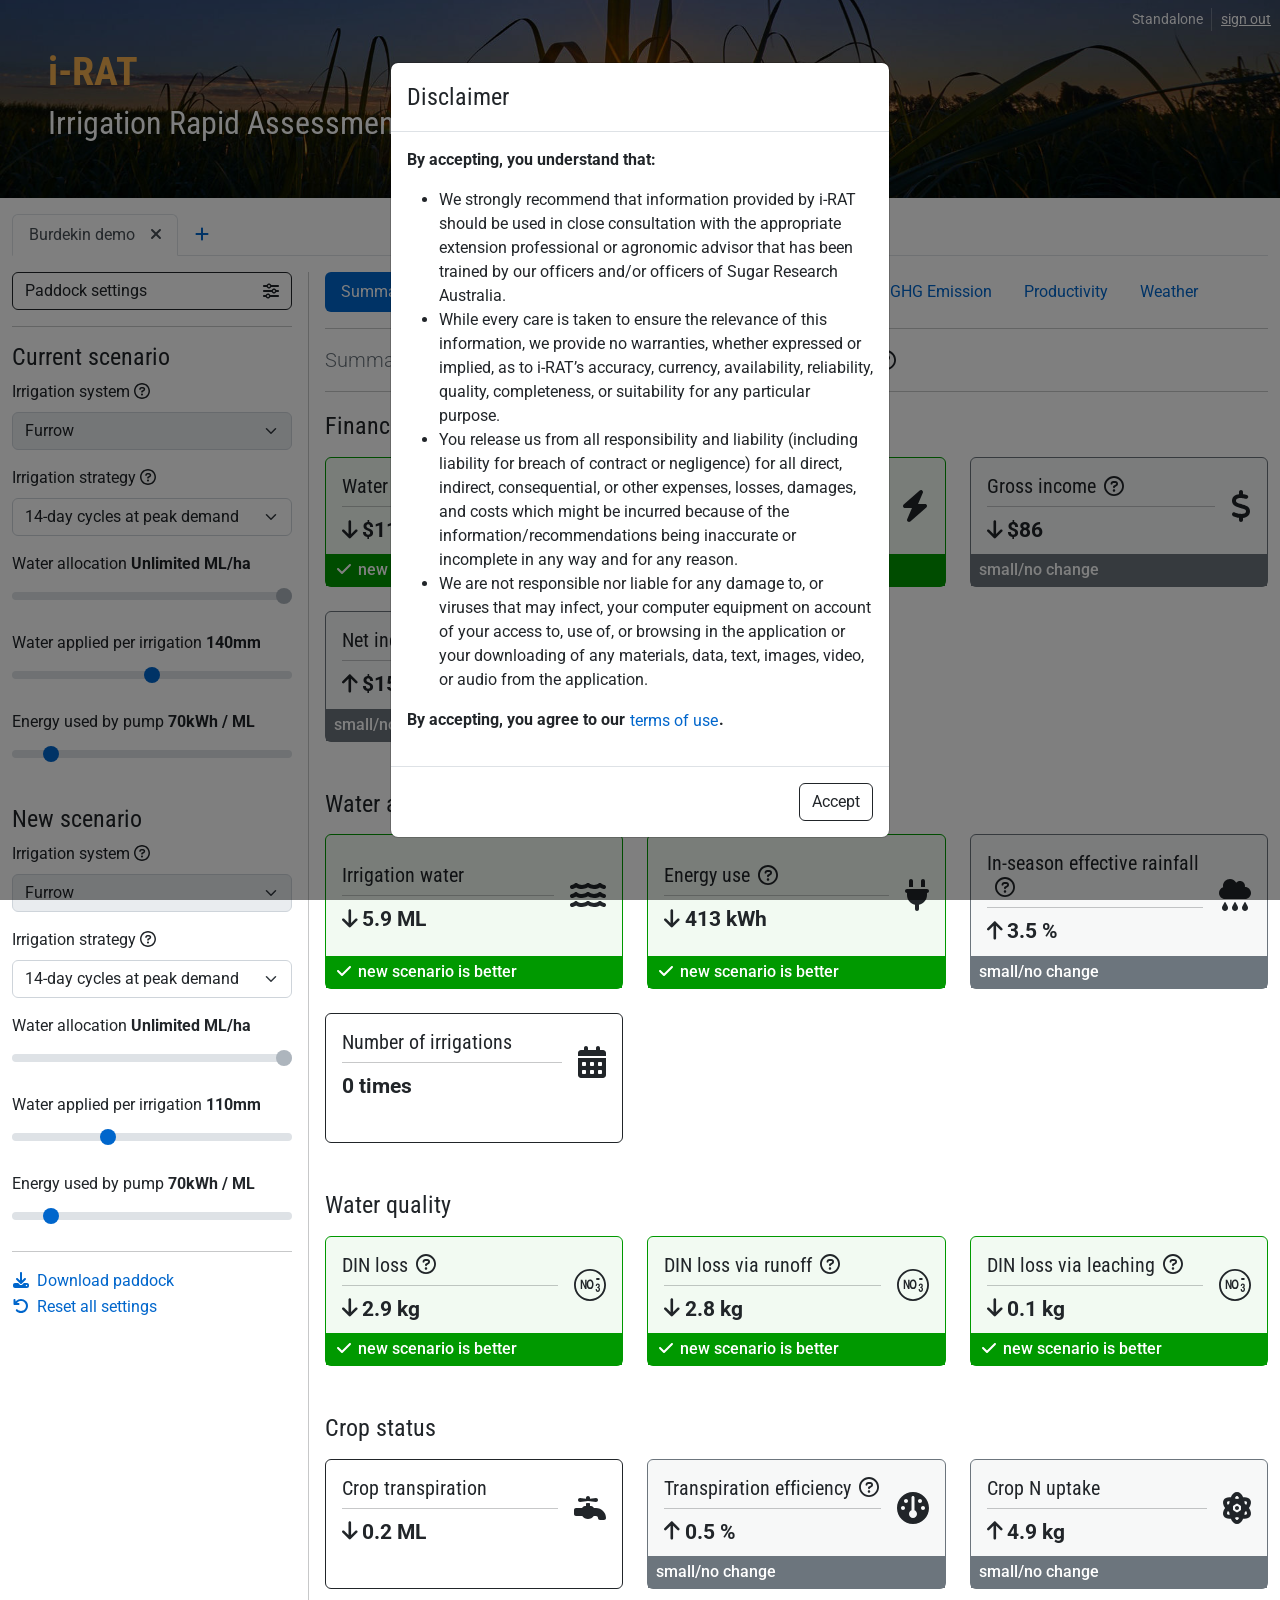
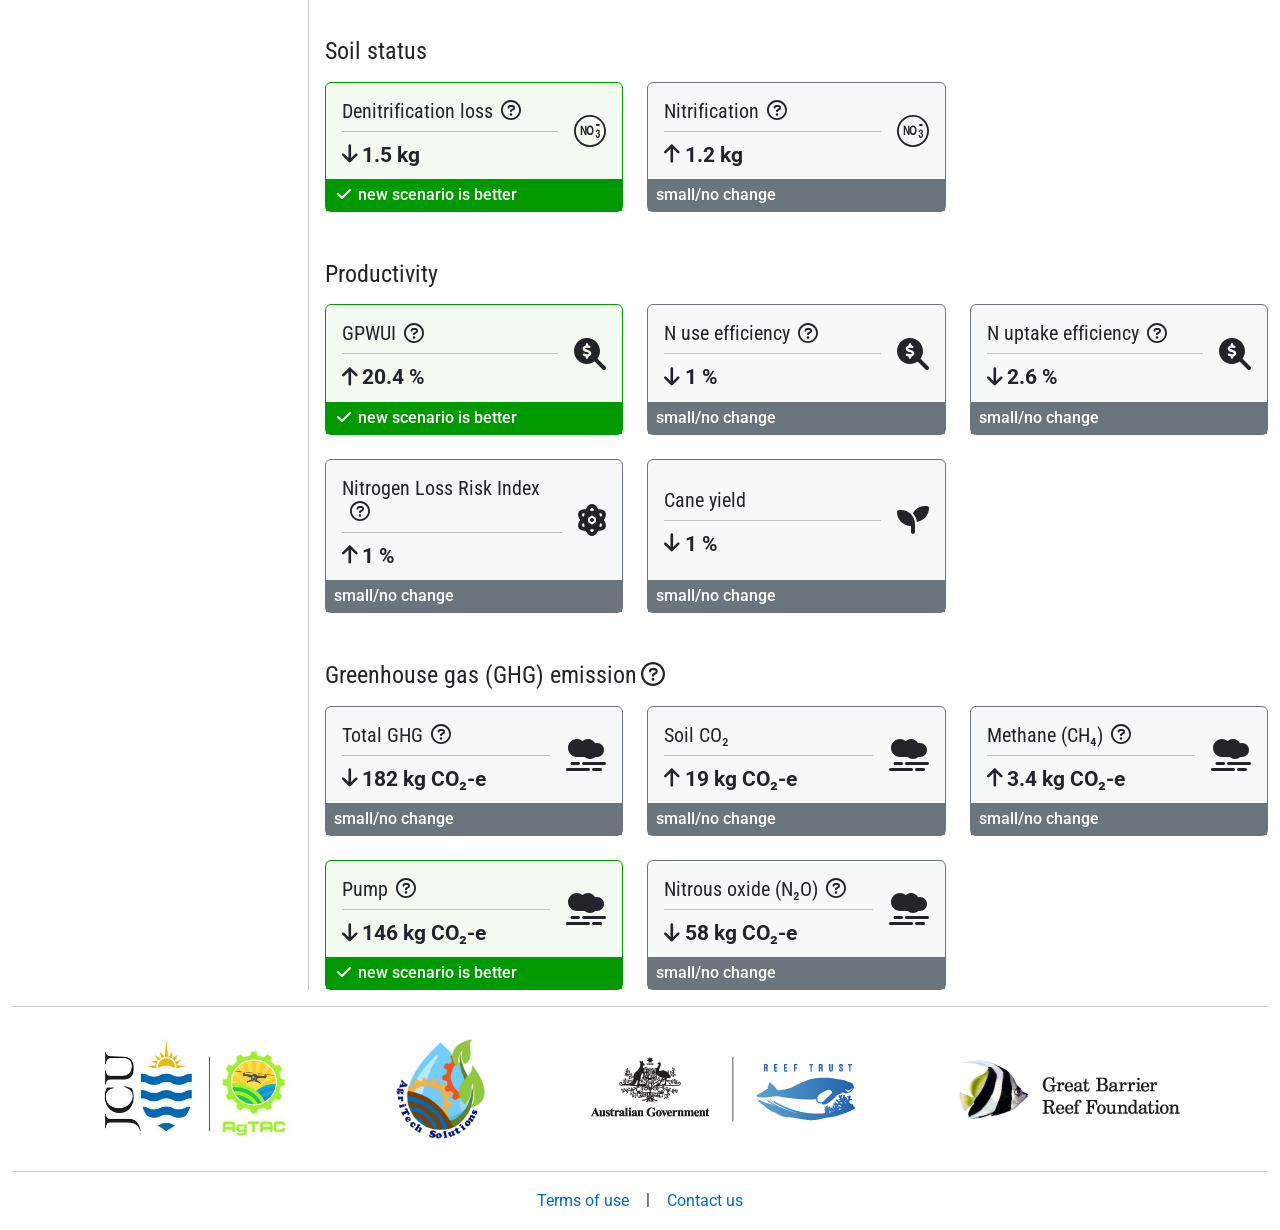
==== commit d84d019c: "Serve Burdekin and Mackay scenario data locally" ====
--- a/index.html
+++ b/index.html
@@ -1 +1 @@
-<!doctype html><html lang="en"><head><meta charset="utf-8"/><link rel="icon" href="./favicon.ico"/><meta name="viewport" content="width=device-width,initial-scale=1"/><meta name="theme-color" content="#000000"/><meta name="description" content="Irrigation Rapid Assessment Tool"/><link rel="apple-touch-icon" href="./logo192.png"/><link rel="manifest" href="./manifest.json"/><title>i-RAT</title><script defer="defer" src="./static/js/main.02451a71.js"></script><link href="./static/css/main.6f5fc960.css" rel="stylesheet"></head><body><noscript>You need to enable JavaScript to run this app.</noscript><div id="root"></div></body></html>+<!doctype html><html lang="en"><head><meta charset="utf-8"/><link rel="icon" href="./favicon.ico"/><meta name="viewport" content="width=device-width,initial-scale=1"/><meta name="theme-color" content="#000000"/><meta name="description" content="Irrigation Rapid Assessment Tool"/><link rel="apple-touch-icon" href="./logo192.png"/><link rel="manifest" href="./manifest.json"/><title>i-RAT</title><script defer="defer" src="./static/js/main.threeregion-20260829.js?v=20260829c"></script><link href="./static/css/main.6f5fc960.css" rel="stylesheet"></head><body><noscript>You need to enable JavaScript to run this app.</noscript><div id="root"></div></body></html>
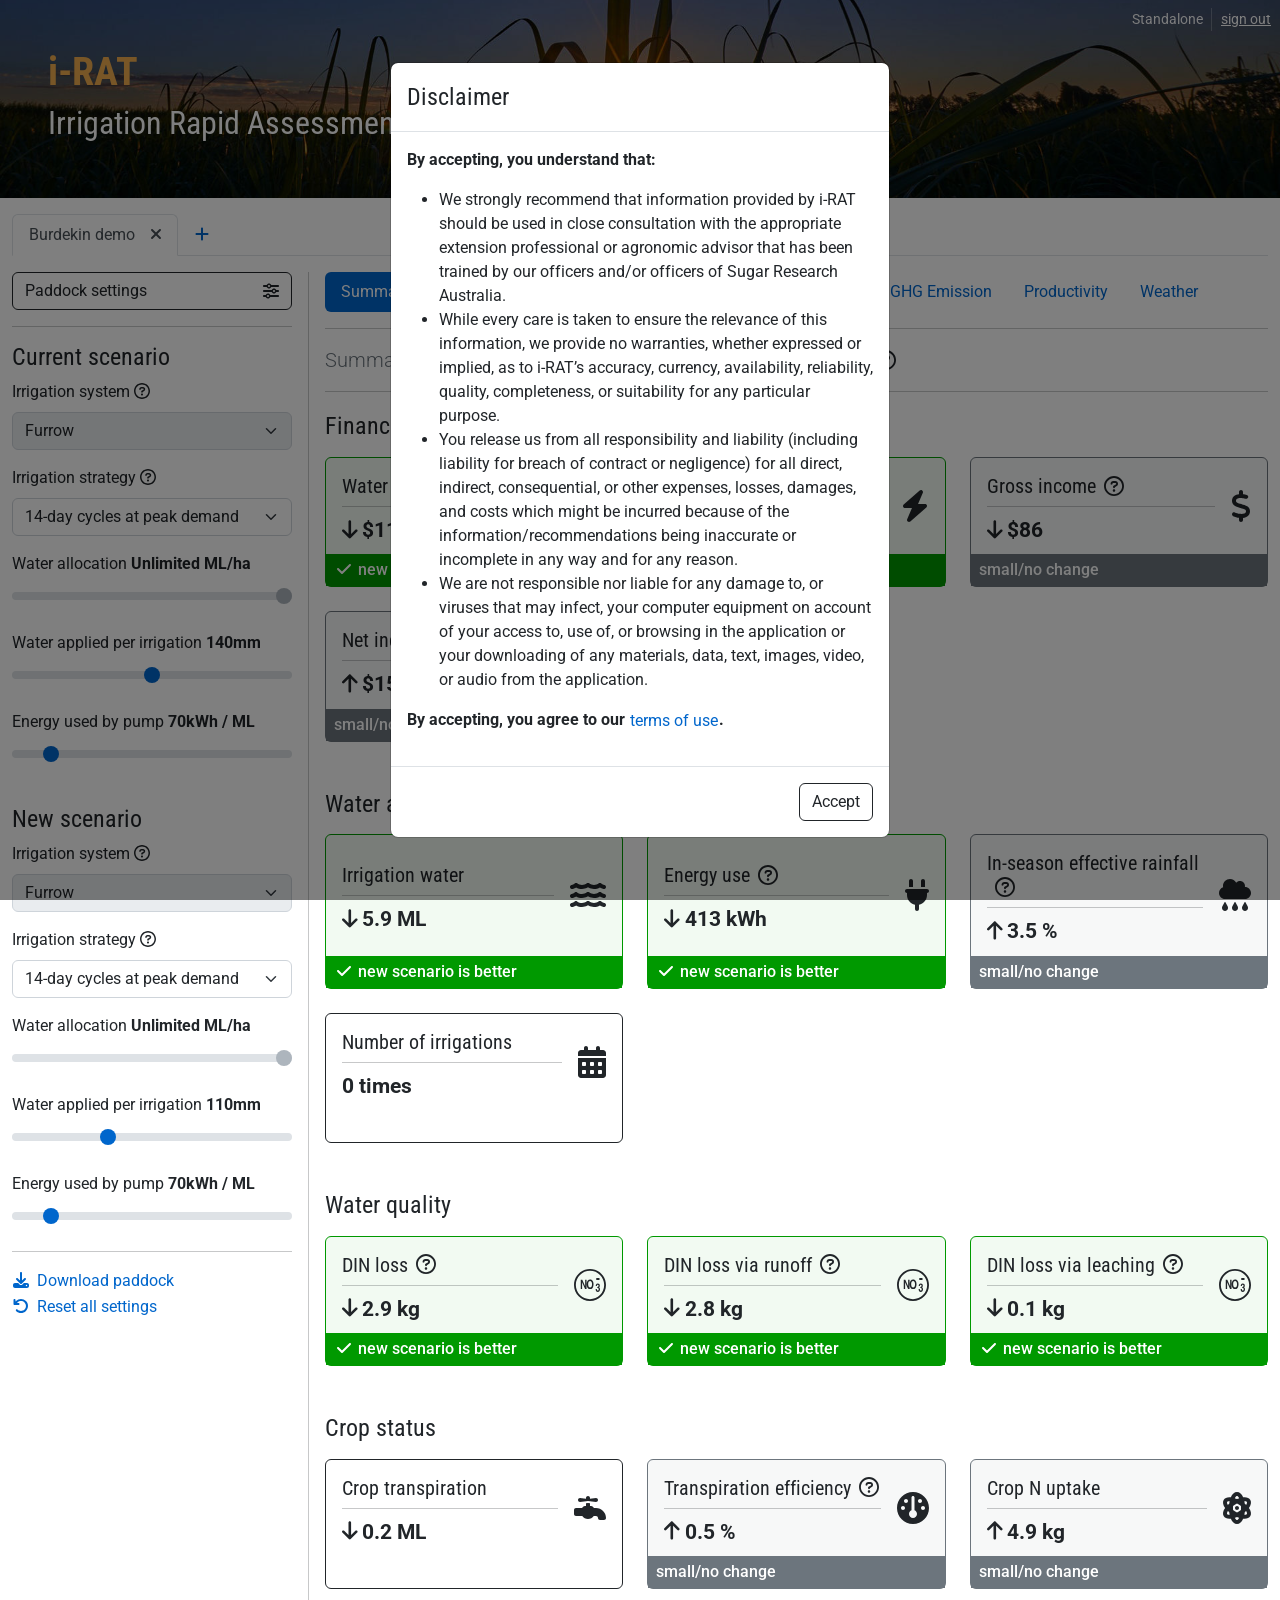
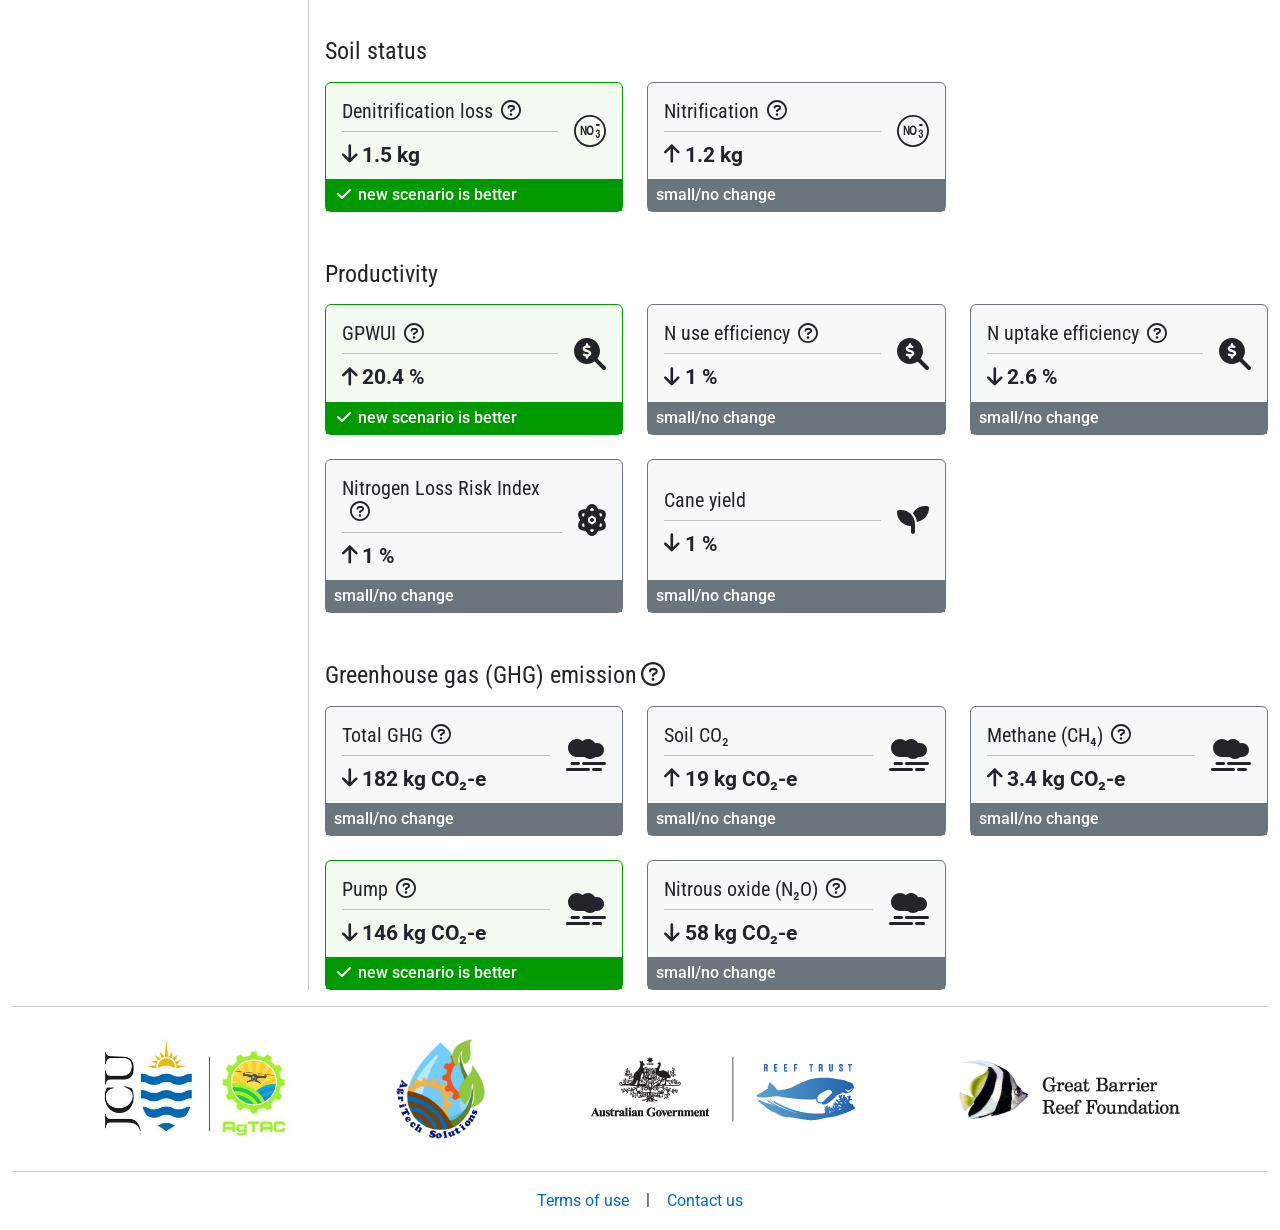
==== commit aef97e01: "Add exact Mackay default scenario CSV" ====
--- a/index.html
+++ b/index.html
@@ -1 +1 @@
-<!doctype html><html lang="en"><head><meta charset="utf-8"/><link rel="icon" href="./favicon.ico"/><meta name="viewport" content="width=device-width,initial-scale=1"/><meta name="theme-color" content="#000000"/><meta name="description" content="Irrigation Rapid Assessment Tool"/><link rel="apple-touch-icon" href="./logo192.png"/><link rel="manifest" href="./manifest.json"/><title>i-RAT</title><script defer="defer" src="./static/js/main.threeregion-20260829.js?v=20260829c"></script><link href="./static/css/main.6f5fc960.css" rel="stylesheet"></head><body><noscript>You need to enable JavaScript to run this app.</noscript><div id="root"></div></body></html>+<!doctype html><html lang="en"><head><meta charset="utf-8"/><link rel="icon" href="./favicon.ico"/><meta name="viewport" content="width=device-width,initial-scale=1"/><meta name="theme-color" content="#000000"/><meta name="description" content="Irrigation Rapid Assessment Tool"/><link rel="apple-touch-icon" href="./logo192.png"/><link rel="manifest" href="./manifest.json"/><title>i-RAT</title><script defer="defer" src="./static/js/main.threeregion-20260829.js?v=20260829d"></script><link href="./static/css/main.6f5fc960.css" rel="stylesheet"></head><body><noscript>You need to enable JavaScript to run this app.</noscript><div id="root"></div></body></html>
